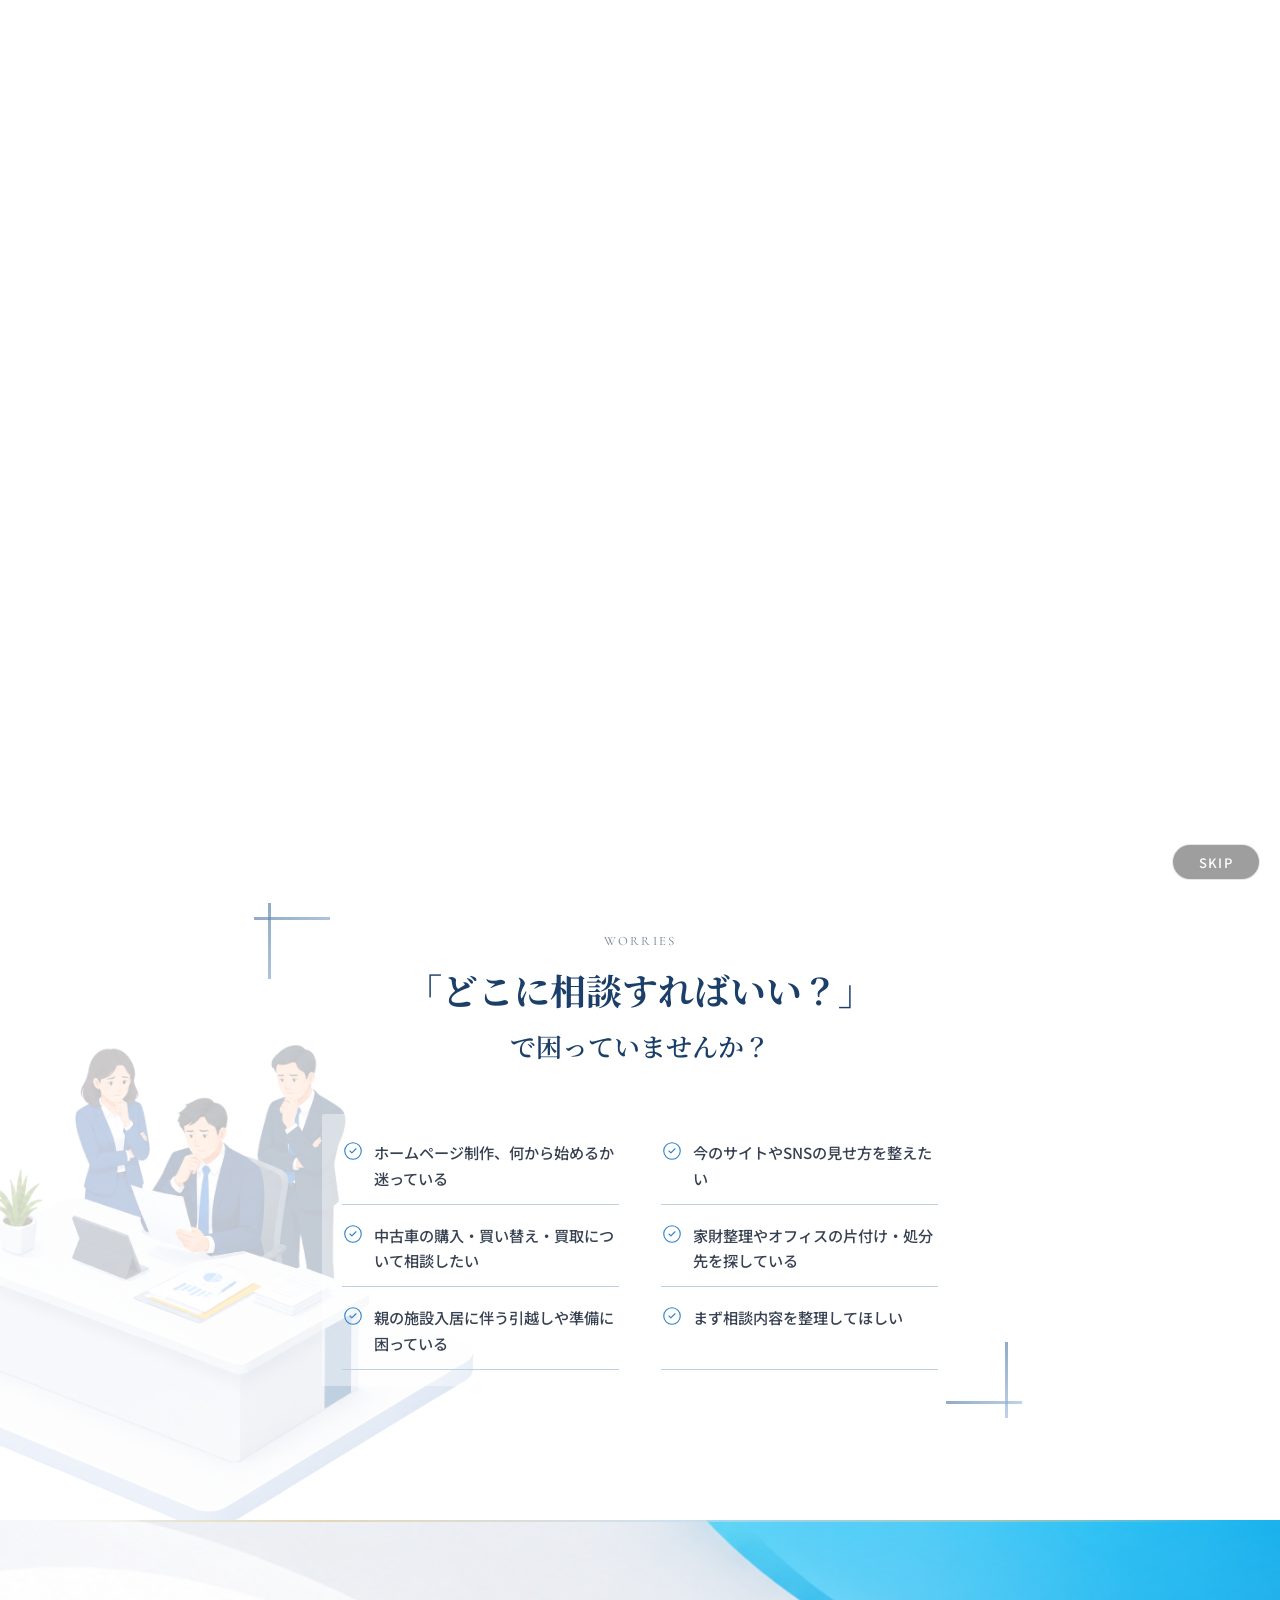
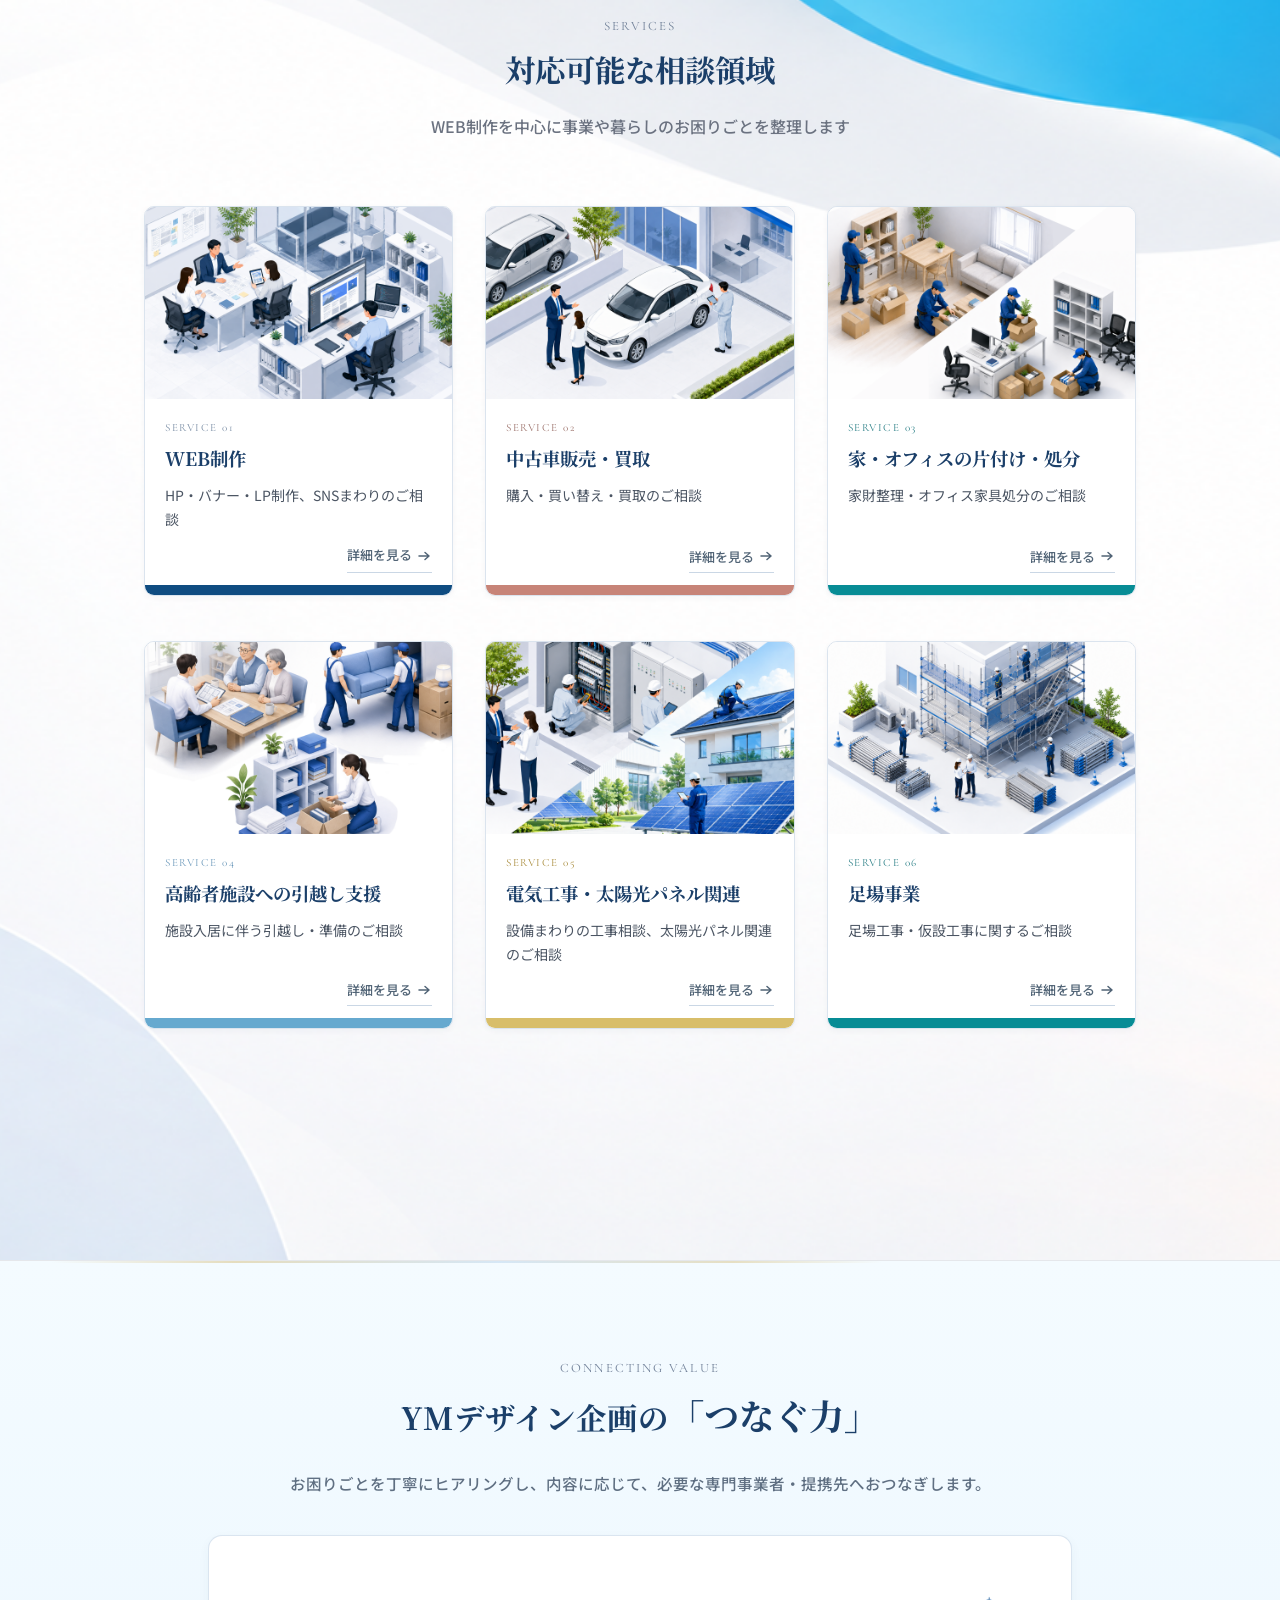
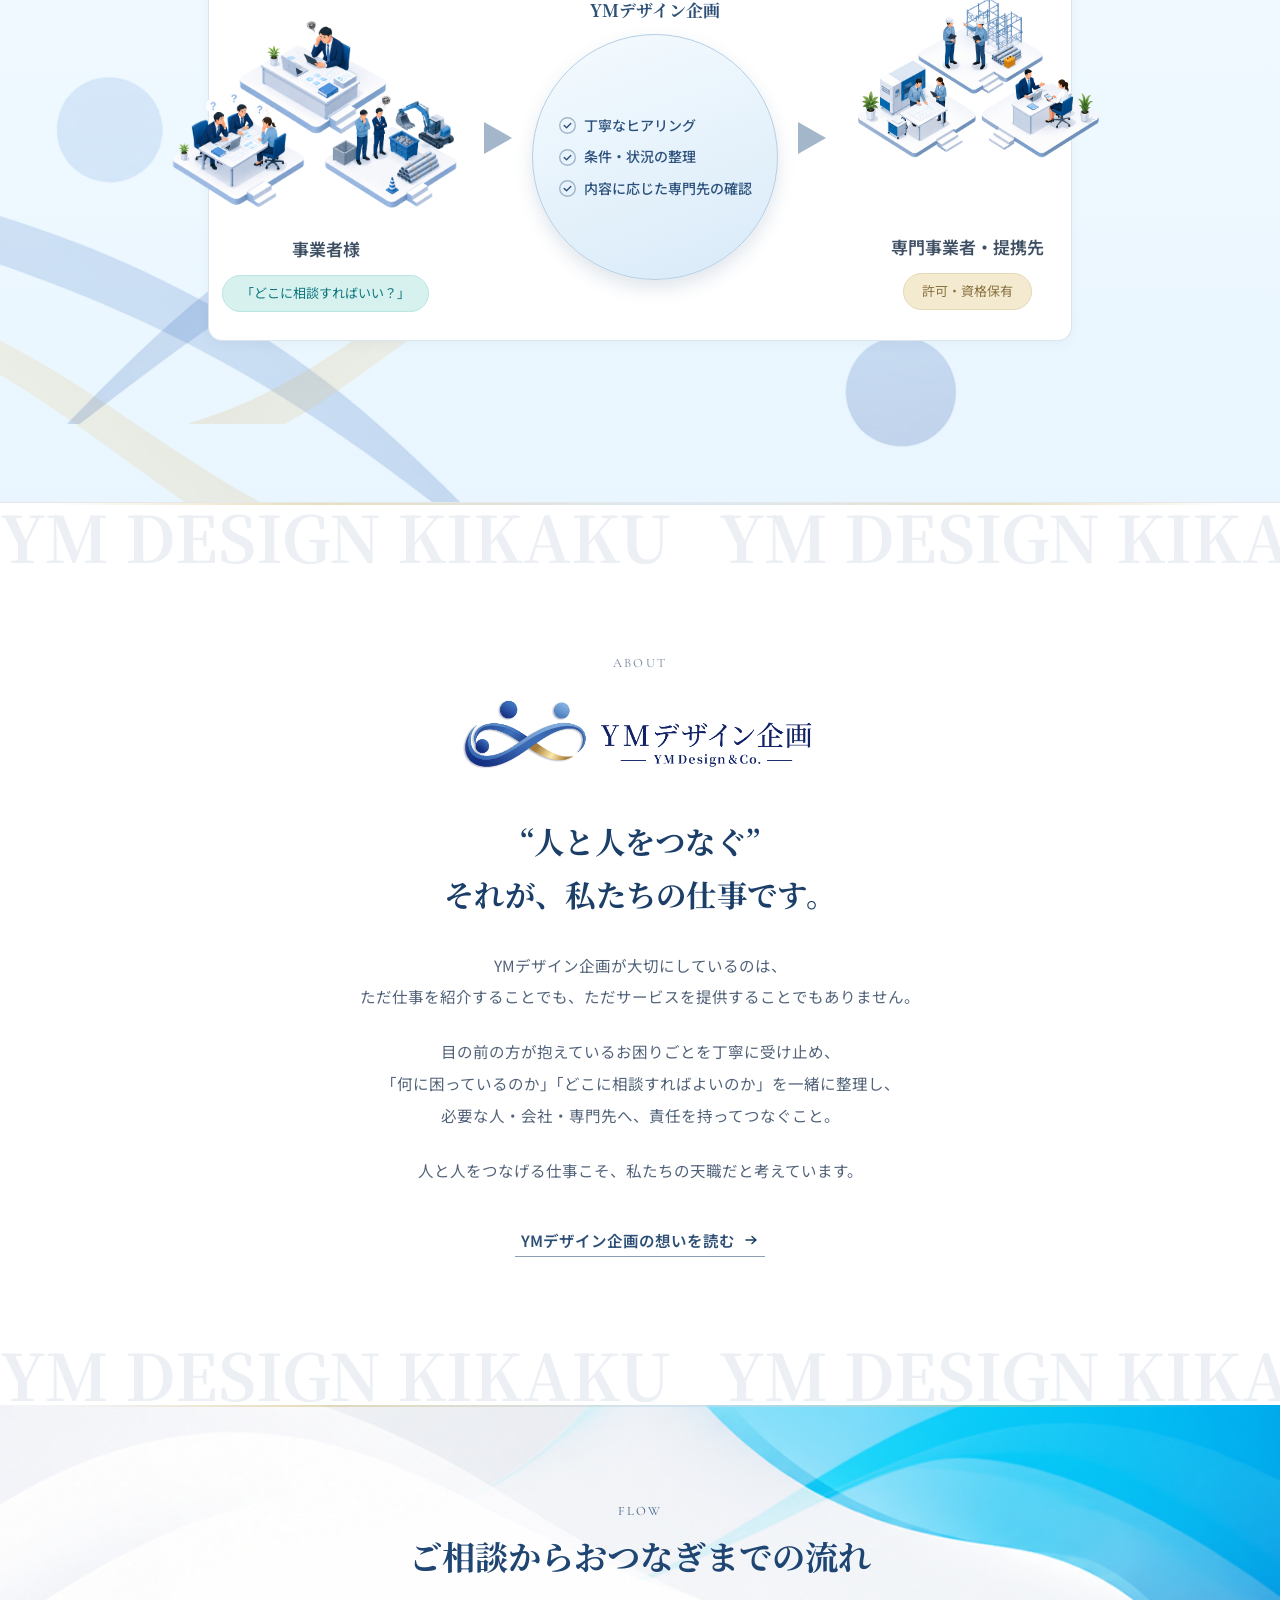
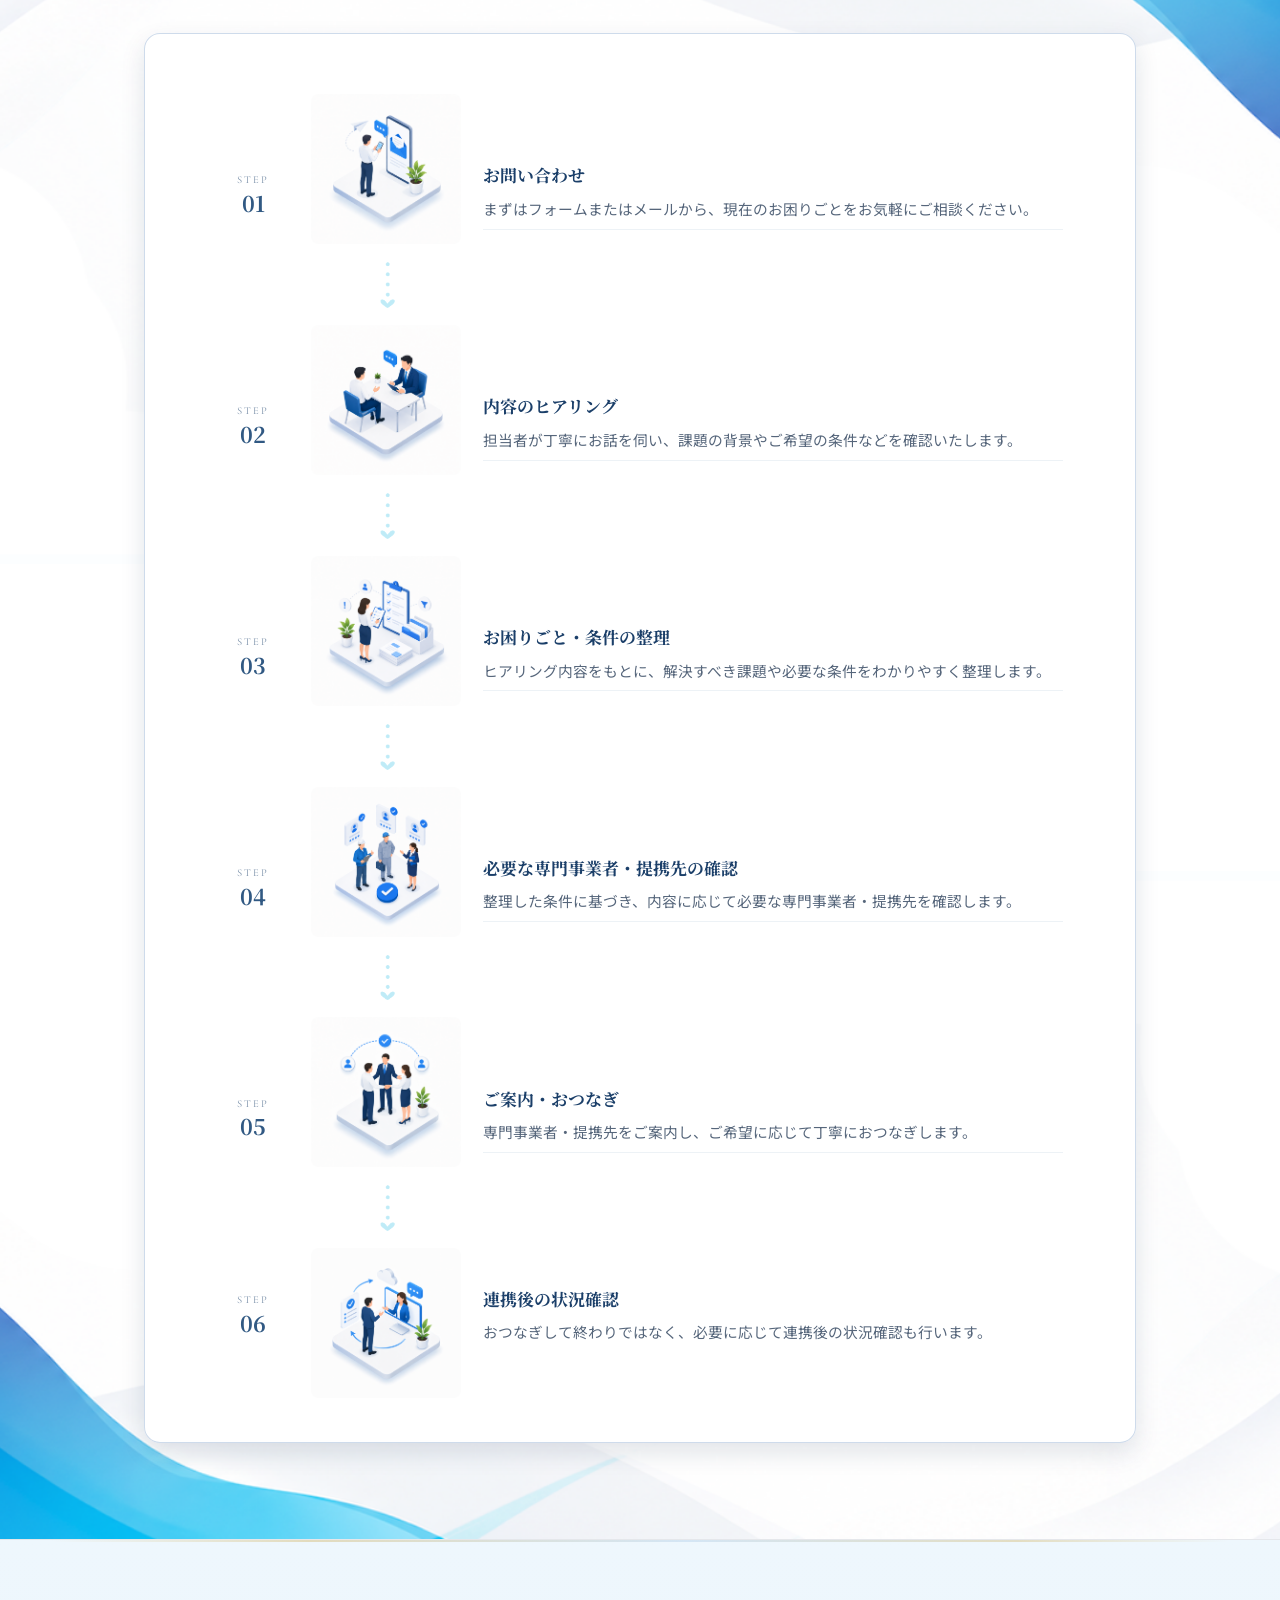
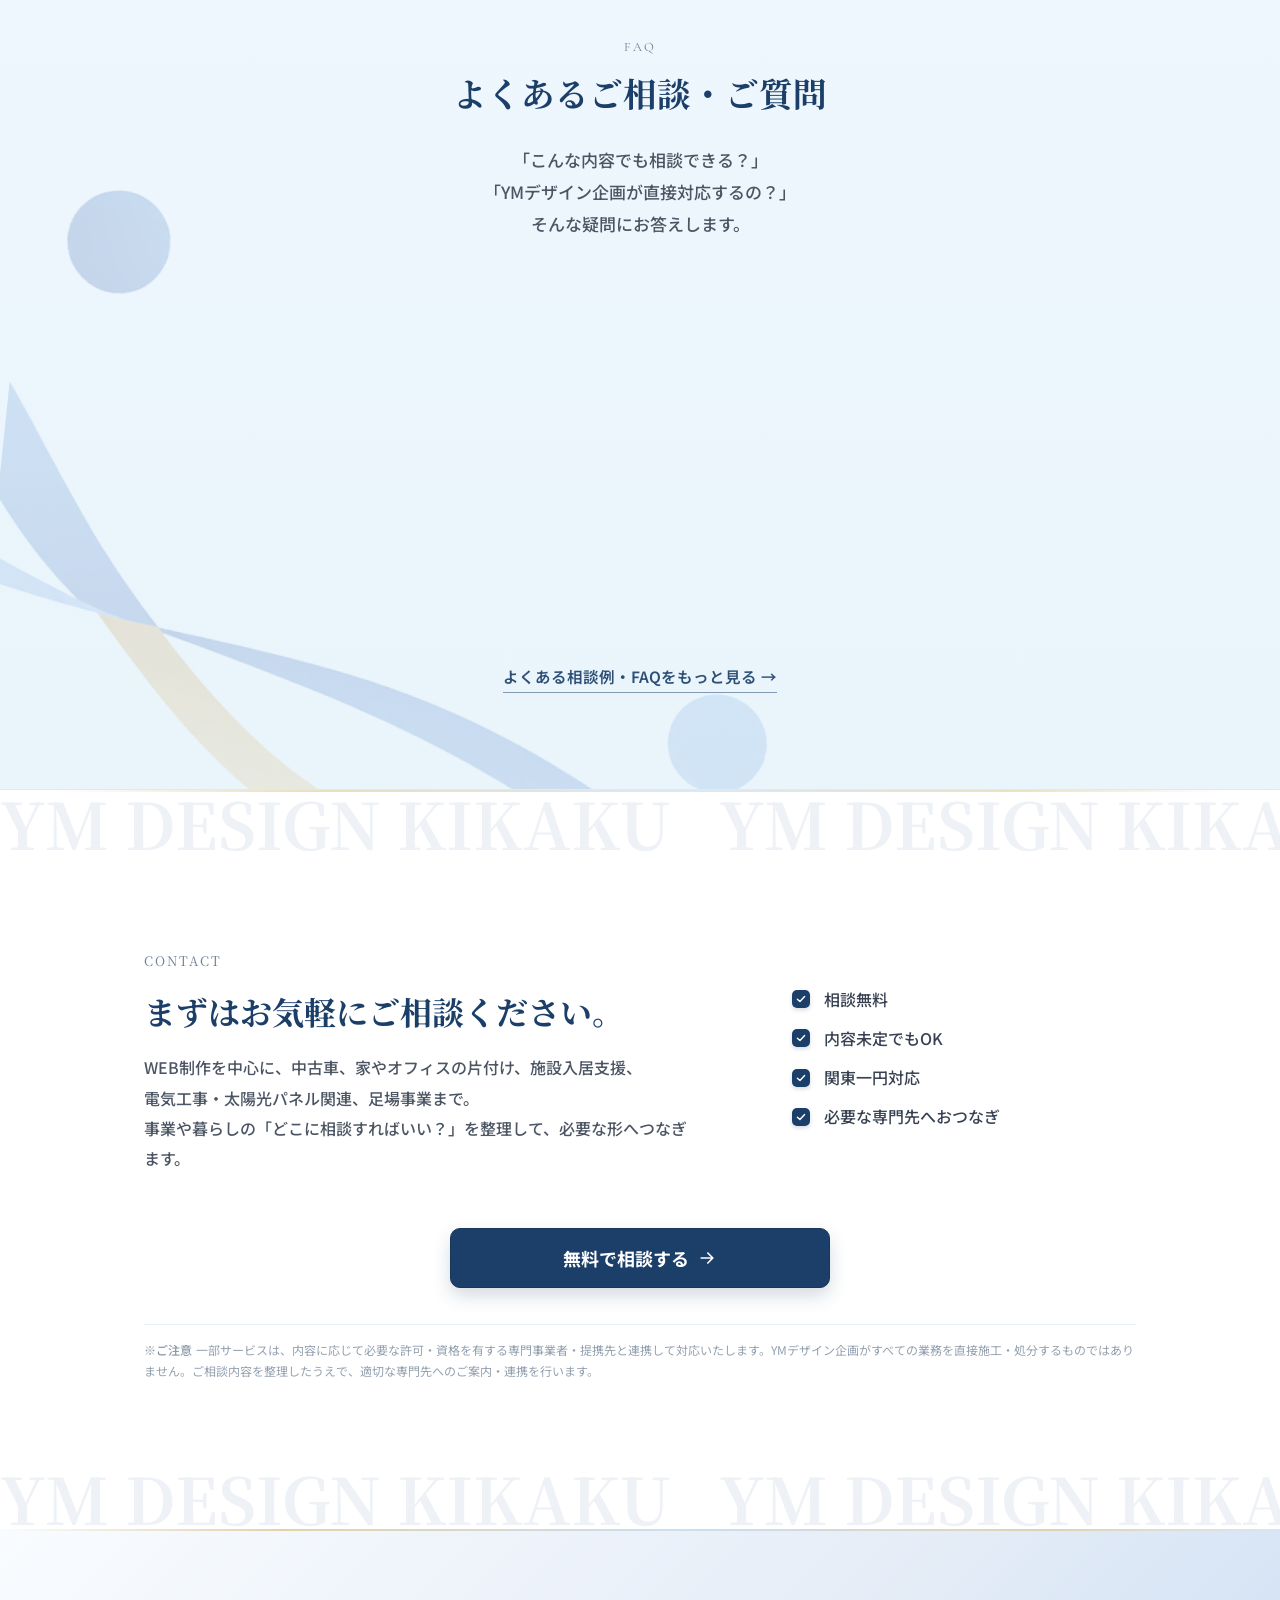
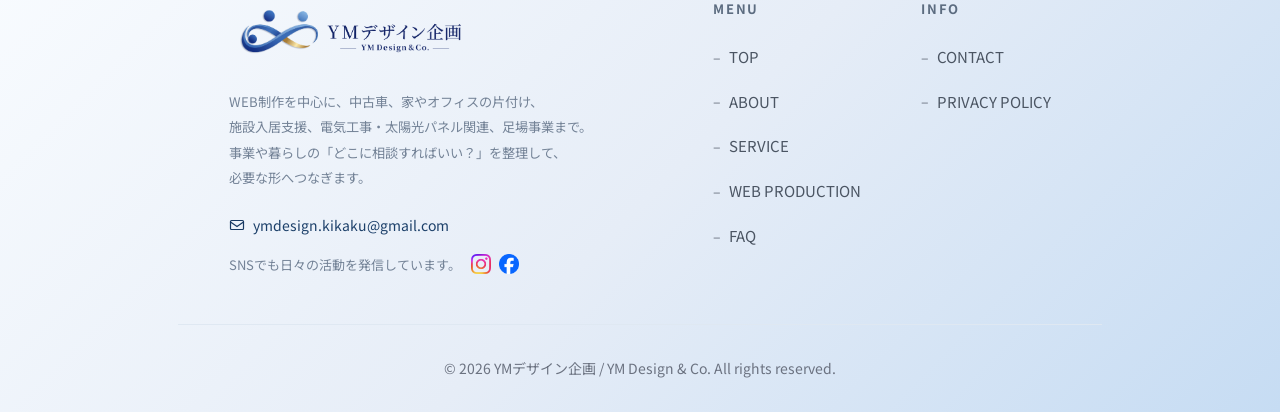
==== index.html @ a18cfa03 "Fix service detail break visibility" ====
<!DOCTYPE html>
<html lang="ja">
<head>
  <meta charset="UTF-8">
  <meta name="viewport" content="width=device-width, initial-scale=1.0">
  <title>YMデザイン企画｜WEB制作を中心に事業のお困りごとを整理してつなぐ</title>
  <meta name="description" content="WEB制作を中心に、中古車販売・買取、家やオフィスの片付け・処分、高齢者施設への引越し支援、電気工事・太陽光パネル、足場事業まで。お困りごとを整理して必要な専門先へつなぎます。">
  <link rel="canonical" href="https://ymd-kikaku.net/">
  <link rel="icon" href="/favicon.ico" sizes="any">
  <link rel="icon" type="image/png" sizes="32x32" href="/favicon-32x32.png">
  <link rel="apple-touch-icon" href="/apple-touch-icon.png">
  <meta name="robots" content="index,follow">
  <meta property="og:type" content="website">
  <meta property="og:title" content="YMデザイン企画｜WEB制作を中心に事業のお困りごとを整理してつなぐ">
  <meta property="og:description" content="WEB制作を中心に、中古車販売・買取、家やオフィスの片付け・処分、高齢者施設への引越し支援、電気工事・太陽光パネル、足場事業まで。お困りごとを整理して必要な専門先へつなぎます。">
  <meta property="og:url" content="https://ymd-kikaku.net/">
  <meta property="og:site_name" content="YMデザイン企画">
  <meta property="og:locale" content="ja_JP">
  <meta property="og:image" content="https://ymd-kikaku.net/assets/ogp_ymd.png">
  <meta property="og:image:width" content="1200">
  <meta property="og:image:height" content="630">
  <meta name="twitter:card" content="summary_large_image">
  <meta name="twitter:title" content="YMデザイン企画｜WEB制作を中心に事業のお困りごとを整理してつなぐ">
  <meta name="twitter:description" content="WEB制作を中心に、中古車販売・買取、家やオフィスの片付け・処分、高齢者施設への引越し支援、電気工事・太陽光パネル、足場事業まで。お困りごとを整理して必要な専門先へつなぎます。">
  <meta name="twitter:image" content="https://ymd-kikaku.net/assets/ogp_ymd.png">
  <script>
    (function () {
      const OPENING_STORAGE_KEY = 'ym_opening_seen_session_v1';
      let shouldShowOpening = true;
      try {
        shouldShowOpening = sessionStorage.getItem(OPENING_STORAGE_KEY) !== '1';
      } catch (e) {
        shouldShowOpening = true;
      }
      if (shouldShowOpening) {
        document.documentElement.classList.add('opening-enabled');
      }
    })();
  </script>
  <script type="application/ld+json">
  {
    "@context": "https://schema.org",
    "@type": "ProfessionalService",
    "name": "YMデザイン企画",
    "url": "https://ymd-kikaku.net/",
    "description": "WEB制作を中心に、中古車、家やオフィスの片付け、施設入居支援、電気工事・太陽光パネル関連まで、相談内容を整理して必要な専門先へつなぐサポート",
    "email": "ymdesign.kikaku@gmail.com",
    "address": {
      "@type": "PostalAddress",
      "postalCode": "170-0013",
      "addressRegion": "東京都",
      "addressLocality": "豊島区",
      "streetAddress": "東池袋2丁目62番8号BIGオフィスプラザ池袋1206",
      "addressCountry": "JP"
    },
    "areaServed": "関東一円",
    "founder": {
      "@type": "Person",
      "name": "金沢由紀"
    }
  }
  </script>
  <link rel="preconnect" href="https://fonts.googleapis.com">
  <link rel="preconnect" href="https://fonts.gstatic.com" crossorigin>
  <link href="https://fonts.googleapis.com/css2?family=Cormorant+Garamond:wght@700&family=Noto+Sans+JP:wght@400;500;700&family=Noto+Serif+JP:wght@700;900&display=swap" rel="stylesheet">
  <style>
    /* ===== CSS Variables ===== */
    :root {
      --navy:#1b3f69; --blue:#2f7fc4; --yellow:#f6e8a8; --light-blue:#edf6fc;
      --navy-soft:#27527d; --blue-mist:#f4f9ff;
      --g100:#f9fafb; --g200:#f3f4f6; --g300:#e5e7eb; --g400:#d1d5db;
      --g500:#6b7280; --g600:#4b5563; --g700:#374151; --g800:#1f2937; --g900:#9ca3af;
    }
    *, *::before, *::after { box-sizing: border-box; }
    html { scroll-behavior: smooth; }
    body { margin:0; font-family:'Noto Sans JP',sans-serif; color:var(--g600); background:#fff; line-height:1.6; }
    body.menu-open { overflow:hidden; }
    body.opening-active { overflow:hidden; touch-action:none; }
    html.opening-enabled body { overflow:hidden; touch-action:none; }
    img { display:block; max-width:100%; }
    .sp-only { display:none; }
    .sp-only-inline { display:none; }
    .pc-only-inline { display:inline; }
    a { text-decoration:none; color:inherit; }
    ul,ol { margin:0; padding:0; list-style:none; }
    h1,h2,h3,h4,p { margin:0; }
    button { font-family:inherit; cursor:pointer; }

    /* ===== SPA ===== */
    .hidden { display:none !important; }
    .page-content.hidden { display:none; }
    #page-contact:not(.hidden) ~ #common-cta,
    #page-privacy:not(.hidden) ~ #common-cta { display:none !important; }
    main { min-height:100vh; }

    /* ===== OPENING ===== */
    .opening-layer {
      position:fixed;
      inset:0;
      z-index:10000;
      background:#fff;
      display:none;
      align-items:center;
      justify-content:center;
      opacity:1;
      visibility:visible;
      transition:opacity .8s ease, visibility .8s ease;
    }
    html.opening-enabled .opening-layer {
      display:flex;
    }
    .opening-layer.is-hidden {
      opacity:0;
      visibility:hidden;
      pointer-events:none;
    }
    .opening-video {
      width:min(72vw, 720px);
      max-height:58vh;
      height:auto;
      object-fit:contain;
      display:block;
      transform:translateX(-20px);
    }
    .opening-skip {
      position:absolute;
      right:20px;
      bottom:20px;
      z-index:1;
      min-width:88px;
      height:36px;
      border:1px solid rgba(255,255,255,.75);
      border-radius:9999px;
      background:rgba(0,0,0,.38);
      color:#fff;
      font-size:.8125rem;
      font-weight:500;
      letter-spacing:.08em;
      padding:0 16px;
    }
    .opening-skip:hover { background:rgba(255,255,255,.16); }

    @media (max-width:768px) {
      .opening-video {
        width:min(84vw, 360px);
        max-height:54vh;
        transform:translateX(-10px);
      }
      .opening-skip {
        right:14px;
        bottom:14px;
        min-width:78px;
        height:32px;
      }
    }

    /* ===== HEADER ===== */
    .site-header { position:sticky; top:0; z-index:100; background:#fff; border-bottom:1px solid var(--g300); }
    .header-inner { max-width:1440px; margin:0 auto; height:78px; display:flex; align-items:center; justify-content:space-between; gap:20px; padding:0 24px; }
    .header-brand { display:flex; align-items:center; gap:18px; min-width:0; }
    .header-logo button { display:flex; align-items:center; background:none; border:none; padding:0; cursor:pointer; }
    .header-logo img { height:60px; width:auto; }
    .header-social { display:flex; align-items:center; gap:8px; flex-shrink:0; }
    .social-link { display:inline-flex; align-items:center; justify-content:center; width:34px; height:34px; border:1px solid #d7e2ec; border-radius:9999px; color:var(--navy); background:#fff; transition:background .2s, border-color .2s, transform .2s; }
    .social-link:hover { background:#f2f7fb; border-color:#b8c9da; transform:translateY(-1px); }
    .social-link img { display:block; width:24px; height:24px; object-fit:contain; }
    .sr-only { position:absolute; width:1px; height:1px; padding:0; margin:-1px; overflow:hidden; clip:rect(0,0,0,0); white-space:nowrap; border:0; }
    .header-right { display:flex; align-items:center; margin-left:auto; }
    .nav-list { display:flex; align-items:center; margin-right:34px; }
    .nav-list button, .nav-list a {
      display:flex; align-items:center; height:36px; padding:0 16px;
      font-size:.9375rem; font-weight:500; color:var(--navy);
      white-space:nowrap; background:none; border:none;
    }
    .nav-list button:hover, .nav-list a:hover { opacity:.7; }
    .nav-list button.active {
      border-bottom:none;
      text-decoration:underline;
      text-decoration-color:var(--navy);
      text-decoration-thickness:2px;
      text-underline-offset:11px;
    }
    .header-cta {
      display:flex; align-items:center; justify-content:center;
      height:78px; padding:0 24px; background:var(--navy); color:#fff;
      font-size:.9375rem; font-weight:700; white-space:nowrap;
      border:none; transition:background .2s;
    }
    .header-cta:hover { background:#0f2744; }
    .hamburger { display:none; position:relative; width:40px; height:40px; padding:8px; margin-right:8px; background:none; border:none; }
    .hamburger span { position:absolute; left:8px; width:24px; height:2px; background:var(--navy); border-radius:0; transition:transform .24s ease, opacity .2s ease, top .24s ease; }
    .hamburger span:nth-child(1) { top:12px; }
    .hamburger span:nth-child(2) { top:19px; }
    .hamburger span:nth-child(3) { top:26px; }
    .hamburger.open span:nth-child(1) { top:19px; transform:rotate(45deg); }
    .hamburger.open span:nth-child(2) { opacity:0; transform:scaleX(0); }
    .hamburger.open span:nth-child(3) { top:19px; transform:rotate(-45deg); }
    .mobile-nav { display:none; flex-direction:column; background:#fff; border-bottom:1px solid var(--g300); }
    .mobile-nav.open { display:flex; }
    .mobile-nav button, .mobile-nav a {
      padding:1rem 1.5rem; font-size:1rem; font-weight:500; color:var(--navy);
      border-bottom:1px solid var(--g300); background:none; border-left:none; border-right:none; border-top:none; text-align:left;
    }
    .mobile-nav button:last-child, .mobile-nav a:last-child { border-bottom:none; }
    .mobile-social { display:none; }

    /* ===== HERO ===== */
    .hero { position:relative; height:724px; overflow:hidden; border-bottom:1px solid var(--g300); }
    .hero-bg { position:absolute; inset:0; width:100%; height:100%; object-fit:cover; pointer-events:none; }
    .hero-inner { position:relative; z-index:1; max-width:1440px; margin:0 auto; height:100%; padding:96px 144px 88px; display:flex; align-items:flex-start; }
    .hero-text { max-width:700px; }
    .hero-badges { display:flex; flex-wrap:wrap; gap:8px; margin-bottom:1.65rem; }
    .badge { display:inline-flex; align-items:center; padding:5px 13px; background:color-mix(in srgb, var(--yellow) 70%, #fff 30%); border:1px solid #e6dcc0; border-radius:9999px; font-size:.8125rem; font-weight:600; color:var(--navy-soft); }
    .hero h1 { font-family:'Noto Serif JP',serif; font-weight:700; font-size:2.5rem; color:var(--navy); line-height:1.58; margin-bottom:1.45rem; letter-spacing:.01em; }
    .hero h1 .line { display:block; white-space:nowrap; }
    .hero-sub { font-size:1rem; color:var(--g600); line-height:1.9; margin-bottom:2.05rem; max-width:560px; }
    .hero-btns { display:flex; align-items:center; gap:16px; flex-wrap:wrap; }
    .btn-primary { display:inline-flex; align-items:center; justify-content:center; min-width:178px; height:46px; padding:0 28px; background:#078C95; color:#fff; font-size:.9375rem; font-weight:700; border-radius:10px; border:1px solid #067b83; box-shadow:0 5px 12px rgba(6,104,110,.2); transition:background .2s, box-shadow .2s; }
    .btn-primary:hover { background:#067b83; box-shadow:0 7px 14px rgba(5,91,97,.24); }
    .btn-outline { display:inline-flex; align-items:center; justify-content:center; min-width:178px; height:46px; padding:0 28px; background:rgba(255,255,255,.86); border:1px solid rgba(7,140,149,.45); color:#06757c; font-size:.9375rem; font-weight:600; border-radius:10px; transition:background .2s, border-color .2s, color .2s; }
    .btn-outline:hover { background:rgba(230,245,246,.78); border-color:rgba(7,140,149,.62); color:#05656b; }

    /* ===== PROBLEMS ===== */
    .problems { position:relative; padding:120px 280px; overflow:hidden; }
    .problems-bg { position:absolute; top:242px; left:-128px; width:47%; height:auto; opacity:.25; pointer-events:none; object-fit:contain; object-position:top left; }
    .problems-inner { position:relative; z-index:1; max-width:940px; margin:0 auto; padding:8px 42px 14px; }
    .problems-inner::before,
    .problems-inner::after {
      content:'';
      position:absolute;
      width:84px;
      height:84px;
      pointer-events:none;
      opacity:1;
    }
    .problems-inner::before {
      top:-20px;
      left:-26px;
      background:
        linear-gradient(180deg, rgba(88,128,170,.66) 0%, rgba(138,170,204,.7) 100%) 14px 0/3px 76px no-repeat,
        linear-gradient(90deg, rgba(88,128,170,.66) 0%, rgba(138,170,204,.7) 100%) 0 14px/76px 3px no-repeat;
    }
    .problems-inner::after {
      right:-22px;
      bottom:-18px;
      background:
        linear-gradient(180deg, rgba(98,136,176,.7) 0%, rgba(155,184,215,.64) 100%) calc(100% - 14px) 8px/3px 76px no-repeat,
        linear-gradient(90deg, rgba(98,136,176,.7) 0%, rgba(155,184,215,.64) 100%) 8px calc(100% - 14px)/76px 3px no-repeat;
    }
    .problems-heading { font-family:'Noto Serif JP',serif; font-weight:700; color:var(--navy); text-align:center; margin-bottom:3rem; line-height:1.6; }
    .problems-heading .txt-lg { display:block; font-size:2.25rem; margin-bottom:.35rem; }
    .problems-heading .txt-sm { display:block; font-size:1.625rem; font-weight:600; }
    .problems-grid { display:grid; grid-template-columns:1fr 1fr; column-gap:2.6rem; row-gap:.6rem; max-width:820px; margin:0 auto; padding:18px 20px 16px; background:rgba(255,255,255,.4); border:none; border-radius:2px; }
    .problem-card { display:flex; align-items:flex-start; gap:12px; padding:8px 2px 12px; border-bottom:1px solid #bfd0e0; }
    .problem-icon { flex-shrink:0; width:18px; height:18px; margin-top:1px; }
    .problem-text { font-weight:500; font-size:.95rem; color:var(--g700); line-height:1.7; white-space:normal; }

    /* ===== SERVICES ===== */
    .services { position:relative; padding:96px 144px; overflow:hidden; }
    .services-bg { position:absolute; inset:0; width:100%; height:100%; object-fit:cover; pointer-events:none; transform:scale(-1,-1); }
    .services-inner { position:relative; z-index:1; max-width:1152px; margin:0 auto; }
    .section-label { font-family:'Cormorant Garamond',serif; font-size:.8rem; letter-spacing:2.1px; color:#6f7f97; text-transform:uppercase; display:block; text-align:center; margin-bottom:10px; }
    .section-heading { font-family:'Noto Serif JP',serif; font-weight:700; font-size:1.9rem; color:var(--navy); text-align:center; margin-bottom:1.15rem; line-height:1.55; }
    .section-sub { font-size:1rem; font-weight:500; color:var(--g500); text-align:center; margin-bottom:4rem; line-height:1.9; }
    .services-grid { display:grid; grid-template-columns:repeat(3,1fr); gap:2rem; }
    .service-card-wide { grid-column:1 / -1; }
    .service-card { display:flex; flex-direction:column; justify-content:space-between; }
    .service-card-body { background:#fff; border:1px solid #dbe4ee; border-radius:10px; overflow:hidden; margin-bottom:.8rem; flex:1; display:flex; flex-direction:column; box-shadow:0 2px 6px rgba(18,48,84,.04); transition:transform .3s ease, box-shadow .3s ease, border-color .3s ease; }
    .service-photo { width:100%; height:192px; object-fit:cover; flex-shrink:0; transition:transform .3s ease; }
    .service-info { padding:20px 20px 12px; flex:1; display:flex; flex-direction:column; justify-content:flex-start; background:#fff; border-bottom:10px solid transparent; }
    .service-info.blue { border-bottom-color:#0F4C81; }
    .service-info.sky { border-bottom-color:#66A9CF; }
    .service-info.yellow { border-bottom-color:#D8BE6A; }
    .service-info.teal { border-bottom-color:#078C95; }
    .service-info.coral { border-bottom-color:#C78478; }
    .service-info.indigo { border-bottom-color:#0F4C81; }
    .service-info.gray { border-bottom-color:#9AA5B1; justify-content:flex-start; }
    #page-top .service-info.s06 {
      border-bottom-color:#6F7EA6;
      border-top:1px solid #D8DFEC;
      border-left:1px solid #D8DFEC;
      border-right:1px solid #D8DFEC;
      background:#fff;
    }
    #page-top .service-info.s06 .service-num { color:#8B97B8; }
    #page-top .service-info.s06 .service-other-list li { color:#5e6f89; }
    #page-top .service-info.s06 .service-other-list svg circle,
    #page-top .service-info.s06 .service-other-list svg path { stroke:#6F7EA6; }
    .service-num { font-family:'Cormorant Garamond',serif; font-size:.75rem; letter-spacing:1.68px; margin-bottom:8px; }
    .service-info.blue .service-num,
    .service-info.sky .service-num,
    .service-info.yellow .service-num,
    .service-info.teal .service-num,
    .service-info.coral .service-num,
    .service-info.indigo .service-num,
    .service-info.gray .service-num { color:#7b8ea5; font-size:.6875rem; letter-spacing:1.5px; }
    .service-info.sky .service-num { color:#6B98BA; }
    .service-info.yellow .service-num { color:#A88B3A; }
    .service-info.teal .service-num { color:#2A7F86; }
    .service-info.coral .service-num { color:#9B7069; }
    .service-title { font-family:'Noto Serif JP',serif; font-weight:700; font-size:1.15rem; line-height:1.55; margin-bottom:10px; color:var(--navy); }
    .service-desc { font-size:.875rem; line-height:1.72; color:var(--g600); margin-bottom:14px; }
    .service-link { display:inline-flex; align-items:center; gap:4px; font-size:.8125rem; font-weight:500; color:#516476; border-bottom:1px solid #cad7e5; padding:0 0 6px; transition:border-color .28s, color .28s; background:none; border-left:none; border-right:none; border-top:none; margin-top:auto; align-self:flex-end; }
    .service-link svg { transition:transform .28s ease; }
    .service-link:hover { border-color:var(--g600); }
    .service-link:focus-visible { outline:2px solid rgba(27,63,105,.35); outline-offset:4px; border-radius:2px; }
    .service-other-list { margin-top:.25rem; margin-bottom:12px; }
    .service-other-list li { display:flex; align-items:center; gap:8px; font-size:.875rem; color:var(--g600); padding:3px 0; line-height:1.6; }
    .service-card:hover .service-card-body,
    .service-card:focus-within .service-card-body { transform:translateY(-5px); box-shadow:0 10px 20px rgba(18,48,84,.1); border-color:#c9d8e8; }
    .service-card:hover .service-photo,
    .service-card:focus-within .service-photo { transform:scale(1.035); }
    .service-card:hover .service-info.blue,
    .service-card:focus-within .service-info.blue { border-bottom-color:#125891; }
    .service-card:hover .service-info.sky,
    .service-card:focus-within .service-info.sky { border-bottom-color:#5D9EC4; }
    .service-card:hover .service-info.yellow,
    .service-card:focus-within .service-info.yellow { border-bottom-color:#dfc677; }
    .service-card:hover .service-info.teal,
    .service-card:focus-within .service-info.teal { border-bottom-color:#0a99a3; }
    .service-card:hover .service-info.coral,
    .service-card:focus-within .service-info.coral { border-bottom-color:#B97467; }
    .service-card:hover .service-info.indigo,
    .service-card:focus-within .service-info.indigo { border-bottom-color:#125891; }
    .service-card:hover .service-info.gray,
    .service-card:focus-within .service-info.gray { border-bottom-color:#a8b2bd; }
    #page-top .service-card:hover .service-info.s06,
    #page-top .service-card:focus-within .service-info.s06 { border-bottom-color:#7b89b0; }
    .service-card:hover .service-link svg,
    .service-card:focus-within .service-link svg { transform:translateX(3px); }
    .service-card-wide .service-info { padding-bottom:18px; }
    .service-info.s07-compact { padding:18px 24px 15px; }
    .s07-layout { display:flex; align-items:center; gap:0; }
    .s07-col-head { display:flex; align-items:center; gap:18px; min-width:0; flex-shrink:0; padding-right:56px; }
    .s07-items { display:flex; align-items:center; gap:32px; flex-shrink:0; min-width:0; margin-left:100px; }
    .s07-col { min-width:0; }
    .s07-col-head .service-num { margin-bottom:0; white-space:nowrap; }
    .s07-col-head .service-title { margin-bottom:0; line-height:1.35; }
    .s07-compact .service-other-list { margin:0; }
    .s07-compact .service-other-list li { padding:4px 0; font-size:.96rem; line-height:1.55; white-space:nowrap; }
    .s07-link-col { display:flex; align-items:center; justify-content:flex-end; margin-left:auto; }
    .s07-link { margin-top:0; align-self:auto; white-space:nowrap; }

    /* ===== POINTS ===== */
    .points { position:relative; border-top:1px solid var(--g300); border-bottom:1px solid var(--g300); padding:97px 208px 161px; overflow:hidden; background:linear-gradient(180deg, #f4fbff 0%, #e9f6ff 100%); }
    .points-deco {
      position:absolute;
      pointer-events:none;
      opacity:.18;
      width:74.75%;
      max-width:none;
      left:0;
      right:auto;
      bottom:calc(-5% + 0px);
      transform:scaleX(-1);
      transform-origin:center;
    }
    .points::before,
    .points::after {
      content:'';
      position:absolute;
      pointer-events:none;
      opacity:.18;
      background:url('assets/section4_bg.png') center/contain no-repeat;
    }
    .points::before {
      width:65%;
      height:65%;
      top:calc(-6% - 100px);
      right:-8%;
    }
    .points::after {
      width:65%;
      height:65%;
      top:34%;
      left:calc(-14% - 150px);
    }
    .points-inner { position:relative; z-index:1; max-width:1024px; margin:0 auto; }
    .points-heading { font-family:'Noto Serif JP',serif; font-weight:700; color:var(--navy); text-align:center; margin-bottom:1.7rem; font-size:0; line-height:1.5; }
    .points-heading .h-lg { font-size:1.9rem; letter-spacing:1px; }
    .points-heading .h-no { font-size:1.7rem; letter-spacing:0; margin-left:0; }
    .points-heading .h-em { font-size:2.2rem; letter-spacing:0; }
    .points-sub { text-align:center; font-size:.96875rem; font-weight:500; color:#5f6f82; margin-bottom:2.35rem; line-height:1.85; }
    .points-card { background:#fff; border:1px solid rgba(202,218,234,.7); border-radius:14px; padding:3rem; box-shadow:0 4px 12px rgba(25,58,99,.045); }
    .points-flow { display:flex; align-items:center; justify-content:space-between; gap:20px; }
    .points-actor { flex:1; display:grid; grid-template-rows:210px auto auto; align-content:start; justify-items:center; text-align:center; }
    .points-actor-img-wrap { height:210px; display:flex; align-items:center; justify-content:center; margin-bottom:0; width:100%; }
    .points-actor img { width:100%; max-width:300px; height:210px; object-fit:contain; }
    .points-actor:first-child { transform:translate(-20px,-25px); }
    .points-actor:first-child img { max-width:339px; height:210px; object-position:center bottom; transform:translateX(-26px) scale(1.37); transform-origin:center center; }
    .points-actor:last-child { transform:translate(18px,-12px); }
    .points-actor:last-child img { max-width:342px; height:210px; transform:translateX(26px) scale(1.36); transform-origin:center center; }
    .points-actor-name { font-weight:600; font-size:1.0625rem; color:#3f5064; margin-top:24px; margin-bottom:14px; line-height:1.35; min-height:1.35em; display:flex; align-items:center; justify-content:center; }
    .points-actor:first-child .points-actor-name { transform:translate(-15px,45px); }
    .points-tag { display:inline-flex; align-items:center; padding:7px 18px; border-radius:9999px; font-size:.8125rem; white-space:nowrap; }
    .points-tag.blue { background:#d7f1ef; color:#0c767d; border:1px solid #b9e5e2; }
    .points-tag.yellow { background:#f4ead0; color:#8a7341; border:1px solid #e5d8b6; }
    .points-actor:first-child .points-tag { transform:translate(-15px,45px); }
    .points-actor:last-child .points-actor-name { transform:translate(15px,30px); }
    .points-actor:last-child .points-tag { transform:translate(15px,30px); }
    .points-arrow { flex-shrink:0; width:0; height:0; border-top:16px solid transparent; border-bottom:16px solid transparent; border-left:28px solid rgba(89,122,159,.55); }
    .points-box-wrap { display:flex; flex-direction:column; align-items:center; flex-shrink:0; }
    .points-box-label { font-family:'Noto Serif JP',serif; font-weight:700; font-size:1.0625rem; color:#2e5077; margin-bottom:.7rem; text-align:center; white-space:nowrap; }
    .points-box { background:linear-gradient(160deg, #f5fbff 0%, #d8eaf8 100%); color:#244d79; border-radius:50%; width:246px; height:246px; flex-shrink:0; display:flex; align-items:center; justify-content:center; border:1px solid #b6cee3; box-shadow:0 8px 18px rgba(38,79,120,.14); }
    .points-box-list { display:flex; flex-direction:column; gap:10px; }
    .points-box-list li { display:flex; align-items:center; gap:8px; font-size:.875rem; font-weight:500; line-height:1.55; color:#2c527c; }
    .points-box-list li::before { content:''; display:block; width:17px; height:17px; flex-shrink:0; background:url("data:image/svg+xml,%3Csvg xmlns='http://www.w3.org/2000/svg' viewBox='0 0 18 18'%3E%3Ccircle cx='9' cy='9' r='8.25' fill='none' stroke='rgba(44,82,124,0.38)' stroke-width='1.5'/%3E%3Cpath d='M5.5 9l2.5 2.5 4.5-4.5' stroke='%232c527c' stroke-width='1.5' fill='none' stroke-linecap='round' stroke-linejoin='round'/%3E%3C/svg%3E") center/contain no-repeat; }

    /* ===== ABOUT (TOP page) ===== */
    .about { background:#fff; overflow:hidden; display:flex; flex-direction:column; align-items:center; }
    .about-watermark { width:100%; text-align:center; font-family:'Noto Serif JP',serif; font-weight:700; font-size:4rem; color:rgba(40,89,142,.09); white-space:nowrap; line-height:1; padding:0; overflow:hidden; }
    .about-watermark.bottom { padding:0; }
    .about-content { width:100%; max-width:740px; padding:86px 2rem 84px; text-align:center; }
    .about-logo { display:block; height:104px; width:auto; max-width:100%; margin:0 auto 1.7rem; object-fit:contain; }
    .about-heading { font-family:'Noto Serif JP',serif; font-weight:700; font-size:1.9rem; color:var(--navy); margin-bottom:1.8rem; line-height:1.75; letter-spacing:.01em; }
    .about-body { max-width:760px; margin:0 auto 1.45rem; font-size:.96875rem; color:#526379; line-height:2.05; }
    .about-body .pc-br { display:block; }
    .about-link { display:inline-flex; align-items:center; gap:8px; font-weight:600; font-size:.96875rem; color:#2d4f75; border-bottom:1px solid rgba(45,79,117,.55); padding-bottom:5px; margin-top:18px; background:none; border-left:none; border-right:none; border-top:none; transition:color .28s, border-color .28s; }
    .about-link svg { transition:transform .28s ease; }
    .about-link:hover svg { transform:translateX(3px); }
    .about-link:hover { opacity:.7; }

    /* ===== FLOW ===== */
    .flow { background-image:url('assets/nagare_bg.png'); background-size:cover; background-position:center; background-repeat:no-repeat; padding:96px 144px; }
    .flow-heading { font-family:'Noto Serif JP',serif; font-weight:700; font-size:2.08rem; color:#1f4572; text-align:center; margin-bottom:3.2rem; line-height:1.52; text-shadow:0 1px 0 rgba(255,255,255,.55); }
    .flow-grid { max-width:1120px; margin:0 auto; }
    .flow-card { background:rgba(255,255,255,.96); border:1px solid rgba(201,216,233,.9); border-radius:16px; padding:44px 54px; box-shadow:0 10px 24px rgba(15,39,70,.12); }
    .flow-timeline { position:relative; display:flex; flex-direction:column; gap:0; max-width:980px; margin:0 auto; }
    .flow-step { position:relative; display:grid; grid-template-columns:72px 150px 580px; justify-content:center; align-items:center; column-gap:22px; padding:6px 0 6px; }
    .flow-step:last-child { padding-bottom:10px; }
    .flow-step-num { position:relative; z-index:1; min-height:129px; display:flex; flex-direction:column; align-items:center; justify-content:center; height:100%; padding-top:0; justify-self:center; width:72px; text-align:center; }
    .flow-step-num .step-label { display:block; font-family:'Cormorant Garamond',serif; font-size:.66rem; letter-spacing:2px; text-transform:uppercase; color:#7a90a9; margin-bottom:2px; }
    .flow-step-num .step-no { display:block; font-family:'Noto Serif JP',serif; font-size:1.35rem; font-weight:700; line-height:1.1; color:#315983; }
    .flow-step-media { min-height:129px; height:100%; display:flex; flex-direction:column; align-items:center; justify-content:flex-start; justify-self:center; width:150px; transform:translateY(10px); }
    .flow-step-icon { width:150px; height:150px; margin-top:0; border-radius:8px; object-fit:contain; }
    .flow-step-arrow { width:100px; height:auto; margin-top:10px; opacity:.44; filter:brightness(0) saturate(100%) invert(79%) sepia(18%) saturate(1218%) hue-rotate(156deg) brightness(98%) contrast(90%); }
    .flow-step:last-child .flow-step-arrow { display:none; }
    .flow-step-body { position:relative; align-self:center; padding-top:4px; }
    .flow-step:not(:last-child) .flow-step-body { border-bottom:1px solid rgba(180,199,218,.24); padding-bottom:6px; }
    .flow-step-title { font-family:'Noto Serif JP',serif; font-weight:700; font-size:1.06rem; color:var(--navy); margin-bottom:.45rem; line-height:1.62; }
    .flow-step-desc { font-size:.92rem; color:#56667b; line-height:1.82; }

    /* ===== FAQ (TOP page) ===== */
    .faq { position:relative; background:linear-gradient(180deg, #eef7fd 0%, #e9f4fb 100%); border-top:1px solid var(--g300); padding:97px 336px 96px; overflow:hidden; }
    .faq-deco {
      position:absolute;
      pointer-events:none;
      opacity:.18;
      width:132%;
      max-width:none;
      left:calc(-10% + 100px);
      bottom:-22px;
      top:auto;
      object-fit:cover;
      object-position:left bottom;
      transform:rotate(6deg) translateY(100px);
      transform-origin:80% 100%;
    }
    .faq-inner { position:relative; z-index:1; max-width:768px; margin:0 auto; }
    .faq-heading { font-family:'Noto Serif JP',serif; font-weight:700; font-size:2.1rem; color:var(--navy); text-align:center; margin-bottom:1.6rem; line-height:1.5; }
    .faq-intro { text-align:center; font-size:1.0625rem; font-weight:500; color:var(--g600); line-height:1.9; margin-bottom:3rem; }
    .faq-list { display:flex; flex-direction:column; gap:1rem; margin-bottom:2rem; }
    .faq-item { background:#fff; border:1px solid #dce7f2; border-radius:12px; overflow:hidden; box-shadow:0 4px 14px rgba(21,52,90,.06); }
    .faq-btn { width:100%; display:flex; align-items:center; gap:1rem; padding:20px; background:none; border:none; text-align:left; }
    .faq-q-badge { width:32px; height:32px; flex-shrink:0; background:var(--navy); border-radius:9999px; display:flex; align-items:center; justify-content:center; color:#fff; font-weight:700; font-size:1rem; }
    .faq-q-text { flex:1; font-weight:600; font-size:1rem; color:var(--g800); text-align:left; line-height:1.7; }
    .faq-chevron { width:24px; height:24px; flex-shrink:0; color:var(--g500); transition:transform .3s; }
    .faq-item.active .faq-chevron { transform:rotate(180deg); }
    .faq-answer { display:none; padding:20px; background:var(--g100); border-top:1px solid var(--g300); font-size:.9375rem; color:var(--g600); line-height:1.7; }
    .faq-item.active .faq-answer { display:block; }
    .faq-more { display:flex; justify-content:center; }
    .btn-faq { display:inline-flex; align-items:center; gap:4px; padding:0 0 5px; background:none; border:none; border-bottom:1px solid rgba(45,79,117,.55); color:#2d4f75; font-weight:600; font-size:.96875rem; transition:color .28s, border-color .28s, opacity .28s; }
    .btn-faq .faq-link-arrow { display:inline-block; transition:transform .28s ease; }
    .btn-faq:hover .faq-link-arrow { transform:translateX(3px); }
    .btn-faq:hover { opacity:.7; }

    /* ===== CTA SECTION ===== */
    .cta-sect { position:relative; overflow:hidden; border-top:1px solid #e0e9f2; background:#fff; }
    .cta-sect__wm { width:100%; text-align:center; font-family:'Noto Serif JP',serif; font-weight:700; font-size:4rem; color:rgba(40,89,142,.08); white-space:nowrap; line-height:1; padding:0; overflow:hidden; pointer-events:none; }
    .cta-sect__wm.bottom { padding:0; }
    .cta-sect__inner { position:relative; z-index:1; padding:96px 144px 84px; max-width:1440px; margin:0 auto; }
    .cta-sect__grid { display:grid; grid-template-columns:1.2fr .8fr; gap:68px; align-items:start; margin-bottom:54px; }
    .cta-sect__lead { font-family:'Noto Serif JP',serif; font-size:.82rem; letter-spacing:2px; color:#6f7f97; text-transform:uppercase; margin-bottom:16px; display:block; }
    .cta-sect__heading { font-family:'Noto Serif JP',serif; font-weight:700; color:var(--navy); margin-bottom:1rem; }
    .cta-sect__heading .h1 { font-size:2rem; display:block; line-height:1.55; white-space:nowrap; }
    .cta-sect__heading .h2 { font-size:1.55rem; display:block; line-height:1.6; white-space:nowrap; }
    .cta-sect__body { font-weight:500; font-size:1rem; color:var(--g600); line-height:1.9; max-width:600px; }
    .cta-sect__right { justify-self:end; width:100%; max-width:460px; padding-left:26px; padding-top:36px; }
    .cta-checklist { display:flex; flex-direction:column; gap:12px; margin-bottom:26px; }
    .cta-checklist li { display:flex; align-items:center; gap:14px; font-size:1rem; font-weight:500; color:var(--g700); line-height:1.7; }
    .cta-checklist li::before { content:''; width:18px; height:18px; flex-shrink:0; border-radius:5px; background:var(--navy) url("data:image/svg+xml,%3Csvg xmlns='http://www.w3.org/2000/svg' viewBox='0 0 16 16'%3E%3Cpath d='M3.2 8.4 6.6 11.4 12.8 4.8' fill='none' stroke='white' stroke-width='1.9' stroke-linecap='round' stroke-linejoin='round'/%3E%3C/svg%3E") center/12px 12px no-repeat; box-shadow:0 2px 4px rgba(24,52,87,.18); }
    .btn-cta { display:inline-flex; align-items:center; justify-content:center; gap:8px; min-width:380px; padding:16px 42px; background:var(--navy); color:#fff; font-weight:700; font-size:1.125rem; border-radius:10px; border:1px solid #173758; box-shadow:0 8px 18px rgba(22,54,91,.18); transition:background .2s; }
    .btn-cta:hover { background:#163453; }
    .cta-sect__btn-wrap { display:flex; justify-content:center; margin-bottom:36px; }
    .cta-sect__note { margin-top:30px; padding-top:14px; border-top:1px solid #e8eef5; font-size:.75rem; line-height:1.75; color:#93a0af; }
    .cta-sect__note strong { color:#8a97a7; font-weight:500; margin-right:4px; }

    /* ===== FOOTER ===== */
    .site-footer { position:relative; background:linear-gradient(135deg, #f9fcff 0%, #e6edf7 52%, #c6dcf3 100%); padding:70px 0 0; }
    .site-footer::before {
      content:'';
      position:absolute;
      top:0;
      left:0;
      width:100%;
      height:2px;
      background:linear-gradient(90deg, rgba(228,214,165,0) 0%, rgba(217,197,140,.72) 22%, rgba(196,219,240,.82) 54%, rgba(217,197,140,.64) 82%, rgba(228,214,165,0) 100%);
    }
    .page-content > * + * { position:relative; }
    .page-content > * + *::before {
      content:'';
      position:absolute;
      top:0;
      left:clamp(12px, 4vw, 72px);
      right:clamp(12px, 4vw, 72px);
      height:2px;
      background:linear-gradient(90deg, rgba(228,214,165,0) 0%, rgba(217,197,140,.78) 22%, rgba(196,219,240,.86) 54%, rgba(217,197,140,.72) 82%, rgba(228,214,165,0) 100%);
      opacity:.72;
      pointer-events:none;
      z-index:1;
    }
    #page-service > .svc-note::before {
      content:none;
      display:none;
    }
    #page-service .svc-note-wrap::before {
      content:none !important;
      display:none !important;
    }
    #common-cta { position:relative; }
    #common-cta::before {
      content:'';
      position:absolute;
      top:0;
      left:clamp(12px, 4vw, 72px);
      right:clamp(12px, 4vw, 72px);
      height:2px;
      background:linear-gradient(90deg, rgba(228,214,165,0) 0%, rgba(217,197,140,.78) 22%, rgba(196,219,240,.86) 54%, rgba(217,197,140,.72) 82%, rgba(228,214,165,0) 100%);
      opacity:.72;
      pointer-events:none;
      z-index:1;
    }
    .footer-inner { max-width:1140px; margin:0 auto; padding:0 108px; }
    .footer-grid { display:grid; grid-template-columns:460px max-content max-content; gap:1.5rem; padding-bottom:3rem; border-bottom:1px solid #dfe8f2; justify-content:center; }
    .footer-logo { display:flex; align-items:center; gap:10px; margin-bottom:1.5rem; }
    .footer-logo img { height:66px; width:auto; }
    .footer-desc { font-size:.825rem; color:#748397; line-height:1.92; margin-bottom:1.5rem; }
    .footer-email { display:inline-flex; align-items:center; gap:8px; font-size:.875rem; color:var(--navy); }
    .footer-email:hover { opacity:.7; }
    .footer-social { margin-top:.8rem; display:flex; flex-wrap:wrap; align-items:center; gap:8px 10px; }
    .footer-social__text { font-size:.8125rem; color:#748397; line-height:1.8; margin:0; }
    .footer-social__links { display:inline-flex; flex-wrap:wrap; gap:8px; align-items:center; }
    .footer-social__btn { display:inline-flex; align-items:center; justify-content:center; width:20px; height:20px; padding:0; border:none; background:none; transition:opacity .22s, transform .22s; }
    .footer-social__btn:hover { opacity:.74; transform:translateY(-1px); }
    .footer-social__btn img { display:block; width:20px; height:20px; object-fit:contain; flex-shrink:0; }
    .footer-col h4 { font-size:.8125rem; font-weight:700; color:#5c6c80; letter-spacing:1.8px; text-transform:uppercase; margin-bottom:1.45rem; }
    .footer-nav { display:flex; flex-direction:column; gap:1rem; }
    .footer-nav a, .footer-nav button { display:flex; align-items:center; gap:8px; font-size:.9375rem; color:var(--g600); background:none; border:none; padding:2px 0; text-align:left; line-height:1.65; }
    .footer-nav a::before, .footer-nav button::before { content:'–'; font-size:.875rem; color:var(--g500); }
    .footer-nav a:hover, .footer-nav button:hover { color:var(--navy); }
    .footer-grid > .footer-col:last-child { margin-left:36px; }
    .footer-copy { padding:2rem 0; text-align:center; font-size:.875rem; color:var(--g500); }

    /* ===== PAGE HERO (child pages) ===== */
    .pg-hero {
      background:var(--navy);
      padding:62px 24px;
      min-height:220px;
      display:flex;
      flex-direction:column;
      align-items:center;
      justify-content:center;
      text-align:center;
      border-bottom:1px solid rgba(255,255,255,.08);
    }
    .pg-hero__en { display:block; font-family:'Cormorant Garamond',serif; font-size:3rem; font-weight:700; color:#fff; letter-spacing:4px; margin-bottom:8px; }
    .pg-hero__ja { display:block; font-size:.8125rem; color:rgba(255,255,255,.5); letter-spacing:3px; font-weight:700; }

    /* ===== SERVICE DETAIL ===== */
    .svc-intro { padding:60px 24px; text-align:center; background:var(--g100); border-bottom:1px solid var(--g300); }
    .svc-intro h2 { font-family:'Noto Serif JP',serif; font-weight:700; font-size:1.625rem; color:var(--navy); line-height:1.65; margin-bottom:1.25rem; }
    .svc-intro p { font-size:1rem; color:var(--g600); line-height:1.9; max-width:640px; margin:0 auto; }
    .service-intro-web-link {
      display:inline-flex;
      align-items:center;
      gap:4px;
      margin-top:16px;
      padding:0 0 5px;
      border:none;
      border-bottom:1px solid rgba(25,58,99,.48);
      color:var(--navy);
      font-size:.9375rem;
      font-weight:600;
      background:none;
      transition:color .28s, border-color .28s;
    }
    .service-intro-web-link-text { display:inline; }
    .service-intro-web-link-text-sp { display:none; }
    .service-intro-web-link .service-intro-web-link-tail { display:inline-block; transition:transform .28s ease; }
    .service-intro-web-link:hover { color:#123052; border-color:#123052; }
    .service-intro-web-link:hover .service-intro-web-link-tail { transform:translateX(3px); }
    .svc-detail-area {
      position:relative;
      overflow:hidden;
      background:#fff;
      isolation:isolate;
    }
    #page-service > .svc-detail-area::before {
      content:'';
      position:absolute;
      pointer-events:none;
      z-index:0;
      inset:0;
      height:auto;
      background-image:url("assets/service-bg-wave-pc.png?v=5");
      background-repeat:no-repeat;
      background-position:calc(50% - 100px) top;
      background-size:185% auto;
      opacity:.3;
    }
    #page-service > .svc-detail-area > * { position:relative; z-index:1; }
    #page-service .svc-detail + .svc-detail::before {
      content:'';
      position:absolute;
      top:0;
      left:clamp(12px, 4vw, 72px);
      right:clamp(12px, 4vw, 72px);
      height:2px;
      background:linear-gradient(90deg, rgba(228,214,165,0) 0%, rgba(217,197,140,.78) 22%, rgba(196,219,240,.86) 54%, rgba(217,197,140,.72) 82%, rgba(228,214,165,0) 100%);
      opacity:.72;
      pointer-events:none;
      z-index:2;
    }
    #page-service .svc-detail-area .svc-detail:first-child::before {
      content:'';
      position:absolute;
      top:0;
      left:clamp(12px, 4vw, 72px);
      right:clamp(12px, 4vw, 72px);
      height:2px;
      background:linear-gradient(90deg, rgba(228,214,165,0) 0%, rgba(217,197,140,.78) 22%, rgba(196,219,240,.86) 54%, rgba(217,197,140,.72) 82%, rgba(228,214,165,0) 100%);
      opacity:.72;
      pointer-events:none;
      z-index:2;
    }
    .svc-detail { padding:80px 0; border-bottom:1px solid var(--g300); }
    .svc-detail:last-of-type { border-bottom:none; }
    .svc-detail__inner { max-width:960px; margin:0 auto; padding:0 40px; display:flex; align-items:center; gap:60px; }
    .svc-detail__inner.rev { flex-direction:row-reverse; }
    .svc-detail__img { flex:0 0 42%; border-radius:8px; overflow:hidden; }
    .svc-detail__img img { width:100%; height:300px; object-fit:cover; display:block; }
    .svc-detail__img--placeholder { width:100%; height:300px; background:var(--g200); border:2px dashed var(--g400); border-radius:8px; display:flex; align-items:center; justify-content:center; font-size:.9375rem; color:var(--g500); font-weight:500; flex:0 0 42%; }
    .svc-detail__body { flex:1; }
    .svc-detail__num { font-family:'Cormorant Garamond',serif; font-size:.875rem; letter-spacing:2px; color:var(--blue); margin-bottom:12px; display:block; }
    .svc-detail__title { font-family:'Noto Serif JP',serif; font-weight:700; font-size:1.75rem; color:var(--navy); line-height:1.4; margin-bottom:1rem; }
    .svc-detail__desc { font-size:1rem; color:var(--g600); line-height:1.9; margin-bottom:1.5rem; }
    .svc-detail__box { background:var(--g100); border:1px solid var(--g300); border-radius:8px; padding:20px 24px; }
    .svc-detail__box-label { font-size:.75rem; font-weight:700; color:var(--g500); letter-spacing:1px; margin-bottom:12px; }
    .svc-detail__list { display:flex; flex-direction:column; gap:8px; }
    .svc-detail__list li { display:flex; align-items:center; gap:8px; font-size:.9375rem; color:var(--g700); font-weight:500; }
    .svc-detail__stack { display:flex; flex-direction:column; gap:14px; }
    .svc-detail__box--points { background:#f7fbff; border-color:#d7e4f0; }
    .svc-detail__list.tight li { font-size:.90625rem; line-height:1.65; }
    /* SERVICE accent system (01-06) */
    #service-01 { --service-accent:#C78478; --service-accent-soft:#fcf6f5; --service-accent-border:#edd9d5; --service-accent-icon:#b97467; }
    #service-02 { --service-accent:#66A9CF; --service-accent-soft:#f3f9fd; --service-accent-border:#d4e8f4; --service-accent-icon:#5d9ec4; }
    #service-03 { --service-accent:#078c95; --service-accent-soft:#f1fafb; --service-accent-border:#cfe9eb; --service-accent-icon:#12727a; }
    #service-04 { --service-accent:#d8be6a; --service-accent-soft:#fcf8ee; --service-accent-border:#eadfbd; --service-accent-icon:#a2832f; }
    #service-05 { --service-accent:#078c95; --service-accent-soft:#f1fafb; --service-accent-border:#cfe9eb; --service-accent-icon:#12727a; }
    #service-06 {
      --service-accent:#6F7EA6;
      --service-accent-soft:#f4f6fb;
      --service-accent-border:#d8dfec;
      --service-accent-icon:#6f7ea6;
    }
    #page-service .svc-detail__inner { display:block; }
    #page-service .svc01-head { max-width:860px; margin:0 0 32px; }
    #page-service .svc01-head .svc-detail__title { margin-bottom:.9rem; font-size:1.68rem; line-height:1.45; }
    #page-service .svc01-head .svc-detail__desc { margin-bottom:0; font-size:.96875rem; max-width:860px; }
    br.svc-desc-break-pc { display:none; }
    #page-service .svc01-body { display:grid; grid-template-columns:42% 1fr; gap:44px; align-items:start; }
    #page-service .svc-detail__num { color:var(--service-accent); }
    #page-service .svc01-body .svc-detail__img {
      flex:none;
      margin:0;
      width:100%;
      border:1px solid var(--service-accent-border);
      border-bottom:none;
      position:relative;
      background:#fff;
    }
    #page-service .svc01-body .svc-detail__img::before {
      content:none;
    }
    #page-service .svc01-body .svc-detail__img::after {
      content:'';
      position:absolute;
      left:0;
      bottom:0;
      width:100%;
      height:10px;
      background:var(--service-accent);
      z-index:2;
      pointer-events:none;
    }
    #page-service .svc01-body .svc-detail__img img { height:300px; }
    #page-service .svc01-body .svc-detail__stack { gap:16px; }
    #page-service .svc01-body .svc-detail__box {
      padding:18px 22px;
      border-radius:7px;
      border-color:var(--service-accent-border);
      background:var(--service-accent-soft);
    }
    #page-service .svc01-body .svc-detail__box--points { background:color-mix(in srgb, var(--service-accent-soft) 70%, #fff 30%); border-color:color-mix(in srgb, var(--service-accent-border) 80%, #fff 20%); }
    #page-service .svc01-body .svc-detail__box-label {
      color:#4f6480;
      padding-left:10px;
      border-left:2px solid color-mix(in srgb, var(--service-accent) 55%, #ffffff 45%);
    }
    #page-service .svc01-body .svc-detail__list.tight li { font-weight:400; color:#5f6f83; }
    #page-service .svc01-body .svc-detail__list svg circle,
    #page-service .svc01-body .svc-detail__list svg path { stroke:var(--service-accent-icon); }
    #page-service .svc01-body .svc-detail__img--panel {
      height:300px;
      display:flex;
      align-items:center;
      justify-content:center;
      text-align:left;
      background:linear-gradient(145deg, color-mix(in srgb, var(--service-accent-soft) 84%, #fff 16%) 0%, #fff 100%);
      border:1px solid var(--service-accent-border);
      border-bottom:none;
      border-radius:8px;
      position:relative;
      padding:0 28px;
    }
    #page-service .svc01-body .svc-detail__img--panel::after {
      content:'';
      position:absolute;
      left:0;
      bottom:0;
      width:100%;
      height:10px;
      background:var(--service-accent);
    }
    #page-service .svc01-body .svc-detail__img-panel-text { color:#556678; line-height:1.9; font-size:.9375rem; }
    #service-06 .svc01-body { align-items:start; }
    #service-06 .svc01-body .svc-detail__img { align-self:start; }
    #service-06 .svc01-body .svc-detail__img { border-color:var(--service-accent-border); }
    #service-06 .svc01-body .svc-detail__img { padding:0; background:#fff; }
    #service-06 .svc01-body .svc-detail__img img { height:300px; object-fit:cover; transform:none; }
    #service-06.svc-detail { border-bottom:none; }
    #service-01.svc-detail { padding-bottom:68px; }
    #service-01 .svc-partner-cta {
      margin-top:12px;
      padding:0;
    }
    #service-01 .svc-partner-label {
      display:block;
      margin:0 0 8px;
      font-size:.73rem;
      letter-spacing:.08em;
      font-weight:700;
      line-height:1.2;
      color:#7e5c56;
    }
    #service-01 .svc-partner-card {
      display:grid;
      grid-template-columns:120px 1fr;
      gap:12px;
      align-items:center;
      width:fit-content;
      margin-left:auto;
    }
    #service-01 .svc-partner-info {
      display:flex;
      flex-direction:column;
      justify-content:center;
    }
    #service-01 .svc-partner-logo {
      border:none;
      padding:0;
    }
    #service-01 .svc-partner-logo img {
      display:block;
      width:85%;
      height:auto;
      margin:0 auto;
    }
    #service-01 .svc-partner-name {
      font-size:.94rem;
      font-weight:700;
      color:#3d4f62;
      line-height:1.3;
      margin-bottom:2px;
      white-space:nowrap;
    }
    #service-01 .svc-partner-desc {
      font-size:.875rem;
      color:#5f6f83;
      line-height:1.62;
      margin-bottom:8px;
    }
    #service-01 .svc-partner-link {
      display:inline-flex;
      align-items:center;
      gap:4px;
      font-size:.86rem;
      font-weight:600;
      color:#3d4f62;
      text-decoration:underline;
      text-decoration-color:#3d4f62;
      text-underline-offset:4px;
      text-decoration-thickness:1px;
    }
    #service-01 .svc-partner-link:hover {
      color:#2f4257;
      text-decoration-color:#2f4257;
    }
    #service-01 .svc-partner-link:focus-visible {
      outline:2px solid color-mix(in srgb, var(--service-accent) 52%, #fff 48%);
      outline-offset:2px;
      border-radius:2px;
    }
    #service-01 .svc-partner-cta--sp { display:none; }
    @media (max-width:768px) {
      #service-01 .svc-partner-card {
        grid-template-columns:100px 1fr;
        gap:12px;
        align-items:center;
      }
      #service-01 .svc-partner-logo {
        max-width:100px;
      }
      #service-01 .svc-partner-logo img { width:100%; }
      #service-01 .svc-partner-cta--pc { display:none; }
      #service-01 .svc-partner-cta--sp { display:block; margin-top:14px; }
    }
    .svc-note { background:var(--g100); border:1px solid var(--g300); border-radius:6px; padding:16px 20px; font-size:.875rem; color:var(--g600); line-height:1.7; }
    .svc-note strong { display:block; font-size:.875rem; color:var(--navy); margin-bottom:4px; }
    #page-service .svc-note.svc-note--web {
      border:none;
      border-radius:8px;
      padding:18px 20px;
      background:
        linear-gradient(rgba(28,50,77,.48), rgba(28,50,77,.48)),
        url('assets/haikei_m.jpg') center/cover no-repeat;
      color:#fff;
    }
    #page-service .svc-note.svc-note--web strong {
      color:#fff;
    }
    #page-service .svc-note.svc-note--web a {
      color:#fff;
      text-decoration:none;
      text-decoration-color:rgba(255,255,255,.82);
      text-underline-offset:3px;
    }
    #page-service .svc-note.svc-note--web a .svc-note-link-tail {
      text-decoration:underline;
      text-decoration-color:rgba(255,255,255,.82);
      text-underline-offset:3px;
    }

    /* ===== ABOUT PAGE ===== */
    .about-story {
      padding:80px 24px 96px;
      background:
        linear-gradient(rgba(255,255,255,.14), rgba(255,255,255,.14)),
        #fff url('assets/about_1_bg.png') center top/cover no-repeat;
    }
    .about-story__inner { max-width:760px; margin:0 auto; }
    .about-story h2 { font-family:'Noto Serif JP',serif; font-weight:700; font-size:1.875rem; color:var(--navy); text-align:center; margin-bottom:2rem; line-height:1.5; }
    .about-story__body { max-width:740px; margin:0 auto; text-align:left; }
    .about-story p { font-size:1rem; color:var(--g600); line-height:1.95; margin-bottom:1.25rem; text-align:left; }
    .about-values { padding:92px 24px 80px; background:linear-gradient(180deg, #f4fbff 0%, #e9f6ff 100%); border-top:1px solid #d7e4f0; border-bottom:1px solid var(--g300); }
    .about-values h2 { font-family:'Noto Serif JP',serif; font-weight:700; font-size:1.875rem; color:var(--navy); text-align:center; margin-bottom:.9rem; }
    .about-values__intro { max-width:760px; margin:0 auto 2.4rem; text-align:center; font-size:.95rem; line-height:1.9; color:#607188; }
    .about-values__grid { display:grid; grid-template-columns:repeat(3,1fr); gap:18px; max-width:980px; margin:0 auto; }
    .about-values__card {
      background:#fff;
      border:1px solid #d4e0ec;
      border-radius:12px;
      padding:26px 22px 24px;
      box-shadow:0 2px 10px rgba(22,52,88,.045);
      min-height:226px;
      display:flex;
      flex-direction:column;
      align-items:center;
      text-align:center;
      position:relative;
    }
    .about-values__icon {
      width:52px;
      height:52px;
      display:flex;
      align-items:center;
      justify-content:center;
      margin-bottom:16px;
      flex-shrink:0;
    }
    .about-values__icon img { width:100%; height:100%; object-fit:contain; display:block; }
    #page-about .about-values__icon img {
      filter: brightness(0) saturate(100%) invert(20%) sepia(34%) saturate(946%) hue-rotate(171deg) brightness(95%) contrast(92%);
    }
    .about-values__card:nth-child(2) .about-values__icon img { width:calc(100% - 3px); height:calc(100% - 3px); }
    .about-values__card:nth-child(3) .about-values__icon { width:72px; height:72px; }
    .about-values__card:nth-child(3) .about-values__icon img { width:100%; height:100%; }
    .about-values__card:nth-child(3) .about-values__icon { margin-bottom:6px; }
    .about-values__card h3 { font-family:'Noto Serif JP',serif; font-size:1.11rem; line-height:1.5; color:var(--navy); margin-bottom:.65rem; font-weight:700; text-align:center; }
    .about-values__card p { margin:0; font-size:.9rem; line-height:1.8; color:#5f7086; max-width:16.5em; text-align:center; }
    .about-profile { padding:80px 24px; background:#fff; border-top:1px solid var(--g300); }
    .about-profile h2 { font-family:'Noto Serif JP',serif; font-weight:700; font-size:1.875rem; color:var(--navy); text-align:center; margin-bottom:3rem; }
    .about-table { max-width:640px; margin:0 auto; border-top:1px solid var(--g300); }
    .about-table__row { display:flex; border-bottom:1px solid var(--g300); padding:20px 8px; }
    .about-table__label { width:33%; font-weight:700; color:var(--g500); font-size:.9375rem; flex-shrink:0; }
    .about-table__value { flex:1; min-width:0; font-weight:500; color:var(--g800); font-size:.9375rem; overflow-wrap:anywhere; }
    .about-table__nowrap { white-space:nowrap; }

    /* ===== FAQ PAGE ===== */
    .faq-examples {
      position:relative;
      overflow:hidden;
      padding:80px 24px;
      background:linear-gradient(180deg, #eff8fd 0%, #f5fbff 100%);
      border-top:1px solid #dce9f5;
      border-bottom:1px solid #e3edf7;
    }
    .faq-examples__deco {
      position:absolute;
      pointer-events:none;
      opacity:.18;
      z-index:0;
      width:132%;
      max-width:none;
      left:calc(-10% + 100px);
      bottom:-22px;
      top:auto;
      object-fit:cover;
      object-position:left bottom;
      transform:rotate(6deg) translateY(100px);
      transform-origin:80% 100%;
    }
    .faq-examples > *:not(.faq-examples__deco) { position:relative; z-index:1; }
    .faq-examples__grid { display:grid; grid-template-columns:repeat(2,1fr); gap:20px; max-width:900px; margin:0 auto 2rem; }
    .faq-example-card {
      --faq-accent:#0f4c81;
      --faq-accent-soft:#f5f9fd;
      --faq-accent-border:#d8e5f2;
      background:#fff;
      border:1px solid var(--faq-accent-border);
      border-radius:10px;
      border-left:4px solid var(--faq-accent);
      padding:20px 24px;
      box-shadow:0 2px 7px rgba(16,45,80,.045);
      min-height:172px;
    }
    #page-faq .faq-example-card.s-sky { --faq-accent:#66A9CF; --faq-accent-soft:#f3f9fd; --faq-accent-border:#d4e8f4; }
    #page-faq .faq-example-card.s-yellow { --faq-accent:#D8BE6A; --faq-accent-soft:#fcf8ed; --faq-accent-border:#eadfbe; }
    #page-faq .faq-example-card.s-teal { --faq-accent:#078c95; --faq-accent-soft:#f1f9fa; --faq-accent-border:#d0e8ea; }
    #page-faq .faq-example-card.s-other { --faq-accent:#6F7EA6; --faq-accent-soft:#f4f6fb; --faq-accent-border:#d8dfec; }
    #page-faq .faq-example-card.s-indigo { --faq-accent:#0F4C81; --faq-accent-soft:#f5f9fd; --faq-accent-border:#d8e5f2; }
    .faq-example-card__q { font-weight:700; font-size:.9375rem; color:var(--g800); margin-bottom:12px; display:flex; gap:8px; }
    .faq-example-card__q span {
      color:var(--faq-accent);
      display:inline-block;
      background:none;
      border:none;
      border-radius:0;
      width:auto;
      height:auto;
      font-size:1.06rem;
      line-height:1.1;
      font-weight:700;
      flex-shrink:0;
      margin-top:0;
    }
    .faq-example-card__a { font-size:.875rem; color:var(--g600); line-height:1.72; padding-top:12px; border-top:1px solid color-mix(in srgb, var(--faq-accent) 15%, #d7e1ec 85%); display:flex; gap:8px; }
    .faq-example-card__a span { color:var(--faq-accent); font-weight:700; flex-shrink:0; }
    #page-faq .faq-examples .svc-note { background:#fff; }
    .faq-qlist { padding:80px 24px; background:#fff; border-top:1px solid var(--g300); }
    .faq-qlist__inner { max-width:768px; margin:0 auto; }
    .faq-qlist h2 { font-family:'Noto Serif JP',serif; font-weight:900; font-size:1.875rem; color:var(--navy); text-align:center; margin-bottom:3rem; }
    .faq-accord { display:flex; flex-direction:column; gap:1rem; }
    .faq-accord__item { background:#fff; border:1px solid var(--g300); border-radius:8px; overflow:hidden; box-shadow:0 1px 2px rgba(0,0,0,.04); }
    .faq-accord__btn { width:100%; display:flex; align-items:center; gap:1rem; padding:20px; background:none; border:none; text-align:left; }
    .faq-accord__btn:hover { background:#f6fbff; }
    .faq-accord__badge { width:32px; height:32px; flex-shrink:0; background:var(--navy); border-radius:9999px; display:flex; align-items:center; justify-content:center; color:#fff; font-weight:700; font-size:1rem; }
    .faq-accord__q { flex:1; font-weight:700; font-size:1rem; color:var(--g800); }
    .faq-accord__icon { width:20px; height:20px; flex-shrink:0; color:var(--g500); transition:transform .3s; }
    .faq-accord__item.open .faq-accord__icon { transform:rotate(180deg); }
    .faq-accord__ans { display:none; padding:20px; background:var(--g100); border-top:1px solid var(--g300); font-size:.9375rem; color:var(--g600); line-height:1.7; }
    .faq-accord__item.open .faq-accord__ans { display:block; }
    .faq-accord__item.open { border-left:3px solid #bfd3e8; }
    .faq-accord__item.open .faq-accord__btn { background:#f6fbff; }

    /* ===== CONTACT PAGE ===== */
    .contact-wrap { padding:60px 24px 80px; background:var(--g100); }
    .contact-wrap__inner { max-width:1100px; margin:0 auto; display:flex; gap:60px; align-items:flex-start; }
    .contact-form { flex:1; }
    .contact-form__eyebrow { font-family:'Cormorant Garamond',serif; font-size:.75rem; letter-spacing:2px; color:var(--navy); text-transform:uppercase; margin-bottom:8px; display:block; }
    .contact-form__title { font-family:'Noto Serif JP',serif; font-weight:700; font-size:1.75rem; color:var(--navy); margin-bottom:2.5rem; }
    .contact-form form { display:flex; flex-direction:column; gap:24px; }
    .contact-form__row { display:flex; gap:20px; }
    .contact-form__field { display:flex; flex-direction:column; gap:6px; flex:1; }
    .contact-form__label { font-size:.875rem; font-weight:700; color:var(--g800); display:flex; align-items:center; gap:8px; }
    .contact-form__req { background:var(--navy); color:#fff; font-size:.625rem; padding:2px 6px; border-radius:2px; }
    .contact-form__opt { background:var(--g300); color:var(--g600); font-size:.625rem; padding:2px 6px; border-radius:2px; }
    .contact-form__input, .contact-form__select, .contact-form__textarea { width:100%; border:1px solid var(--g400); border-radius:4px; padding:12px; font-family:inherit; font-size:.9375rem; color:var(--g800); background:#fff; outline:none; transition:border-color .2s; }
    .contact-form__input:focus, .contact-form__select:focus, .contact-form__textarea:focus { border-color:var(--navy); }
    .contact-form__textarea { height:180px; resize:vertical; }
    @media (min-width:769px) {
      #page-contact .contact-form__select {
        -webkit-appearance:none;
        -moz-appearance:none;
        appearance:none;
        padding-right:48px;
        background-image:url("data:image/svg+xml,%3Csvg xmlns='http://www.w3.org/2000/svg' viewBox='0 0 16 16' fill='none'%3E%3Cpath d='M3.5 6l4.5 4 4.5-4' stroke='%23374451' stroke-width='1.7' stroke-linecap='round' stroke-linejoin='round'/%3E%3C/svg%3E");
        background-repeat:no-repeat;
        background-position:right 24px center;
        background-size:14px 14px;
      }
    }
    .contact-form__radio-wrap { display:flex; gap:32px; border:1px solid var(--g400); border-radius:4px; padding:12px 16px; background:#fff; }
    .contact-form__radio { display:flex; align-items:center; gap:8px; font-size:.9375rem; color:var(--g800); }
    .contact-form__privacy { display:flex; align-items:center; gap:8px; font-size:.875rem; color:var(--g600); background:var(--g100); border:1px solid var(--g300); border-radius:4px; padding:16px; }
    .contact-form__privacy-link { color:var(--navy); font-weight:700; border-bottom:1px solid var(--navy); background:none; border-left:none; border-right:none; border-top:none; padding:0; font-size:inherit; }
    .contact-form__submit { background:var(--navy); color:#fff; padding:16px 48px; font-weight:700; font-size:1rem; border:none; border-radius:4px; width:100%; transition:background .2s; letter-spacing:1px; }
    .contact-form__submit:hover { background:#0f2744; }
    .contact-form__submit:disabled { background:#8192a6; cursor:not-allowed; }
    .contact-form__note { font-size:.75rem; color:var(--g500); text-align:center; margin-top:8px; }
    .contact-form__error { display:none; font-size:.875rem; color:#b42318; background:#fff2f0; border:1px solid #f5c2b8; border-radius:4px; padding:12px 14px; }
    .contact-form__error.is-visible { display:block; }
    .contact-form__success { display:none; margin-top:20px; background:#fff; border:1px solid #d5e2ee; border-radius:8px; padding:26px 24px; box-shadow:0 1px 2px rgba(0,0,0,.04); }
    .contact-form__success.is-visible { display:block; }
    .contact-form__success h3 { font-family:'Noto Serif JP',serif; font-size:1.25rem; color:var(--navy); margin-bottom:14px; }
    .contact-form__success p { font-size:.9375rem; color:var(--g600); line-height:1.85; }
    .contact-form__success-actions { margin-top:20px; display:flex; flex-wrap:wrap; gap:12px; }
    .contact-form__success-btn { border-radius:4px; padding:12px 18px; font-size:.875rem; font-weight:700; border:1px solid var(--navy); background:none; color:var(--navy); }
    .contact-form__success-btn.primary { background:var(--navy); color:#fff; }
    .contact-info { width:320px; flex-shrink:0; display:flex; flex-direction:column; gap:16px; }
    .contact-info__card { background:#fff; border:1px solid var(--g300); border-radius:8px; padding:28px; box-shadow:0 1px 2px rgba(0,0,0,.04); }
    .contact-info__card h3 { font-size:.875rem; font-weight:700; color:var(--g800); margin-bottom:20px; }
    .contact-info__item { display:flex; gap:12px; padding-bottom:16px; border-bottom:1px solid var(--g200); margin-bottom:16px; }
    .contact-info__item:last-child { border-bottom:none; margin-bottom:0; padding-bottom:0; }
    .contact-info__icon { color:var(--navy); flex-shrink:0; }
    .contact-info__sub { font-size:.625rem; letter-spacing:2px; color:var(--g500); text-transform:uppercase; font-weight:700; margin-bottom:4px; }
    .contact-info__val { font-size:.875rem; color:var(--g700); }
    .contact-info__accent { background:var(--light-blue); border:1px solid #b3e8f8; border-radius:8px; padding:24px; }
    .contact-info__accent h3 { font-size:.875rem; font-weight:700; color:var(--navy); margin-bottom:16px; }
    .contact-info__accent ul { display:flex; flex-direction:column; gap:12px; border-top:1px solid #b3e8f8; padding-top:16px; }
    .contact-info__accent li { font-size:.875rem; color:var(--g700); display:flex; align-items:flex-start; gap:10px; }
    .contact-info__accent li::before { content:'—'; color:var(--blue); flex-shrink:0; }
    .contact-info__faq-btn { width:100%; border:1px solid var(--navy); color:var(--navy); background:none; padding:12px; font-weight:700; font-size:.9375rem; border-radius:4px; transition:background .2s; }
    .contact-info__faq-btn:hover { background:var(--g100); }

    /* ===== PRIVACY PAGE ===== */
    .privacy-wrap { padding:80px 24px; background:var(--g100); }
    .privacy-doc { max-width:720px; margin:0 auto; background:#fff; border:1px solid var(--g300); border-radius:8px; padding:48px 56px; box-shadow:0 1px 2px rgba(0,0,0,.04); }
    .privacy-back { max-width:720px; margin:18px auto 0; text-align:left; }
    .privacy-doc__lead { font-size:1rem; color:var(--g600); line-height:1.9; margin-bottom:2.5rem; }
    .privacy-doc__sec { margin-bottom:2rem; }
    .privacy-doc__sec h3 { font-family:'Noto Serif JP',serif; font-weight:700; font-size:1rem; color:var(--g800); margin-bottom:.75rem; border-left:4px solid var(--navy); padding-left:12px; line-height:1.5; }
    .privacy-doc__sec p { font-size:.9375rem; color:var(--g600); line-height:1.9; }

    /* ===== SECTION HELPERS ===== */
    .sec-heading { font-family:'Noto Serif JP',serif; font-weight:900; font-size:2rem; color:var(--navy); text-align:center; margin-bottom:1rem; }
    .sec-sub { font-size:1rem; font-weight:700; color:var(--g500); text-align:center; margin-bottom:3rem; }

    /* ===== RESPONSIVE ===== */
    @media (max-width:1200px) {
      .header-logo img { height:56px; }
      .header-brand { gap:14px; }
      .nav-list { margin-right:22px; }
      .nav-list button, .nav-list a { padding:0 10px; font-size:.875rem; }
      .hero-inner { padding:100px 80px 80px; }
      .problems { padding:80px 100px; }
      .problems-bg { top:80px; width:42%; }
      .problem-text { white-space:normal; }
      .services { padding:60px 80px; }
      .points { padding:80px 80px 100px; }
      .flow { padding:80px 80px; }
      .faq { padding:80px 80px; }
      .cta-sect__inner { padding:84px 80px 72px; }
      .footer-inner { padding:0 72px; }
    }
    @media (max-width:1024px) {
      .site-header { position:fixed; top:0; left:0; right:0; }
      main { padding-top:78px; }
      .nav-list, .header-cta { display:none !important; }
      .header-right { display:none; }
      .header-inner { padding:0 16px; gap:12px; justify-content:flex-start; }
      .header-brand { flex:1 1 auto; max-width:calc(100% - 52px); gap:10px; }
      .header-social { display:flex; gap:6px; }
      .header-social .social-link {
        width:30px;
        height:30px;
      }
      .header-social .social-link img {
        width:19px;
        height:19px;
      }
      .header-logo img { height:54px; }
      .hamburger {
        display:flex !important;
        position:relative;
        top:auto;
        right:auto;
        z-index:101;
        margin:0 0 0 auto;
        flex-shrink:0;
      }
      .mobile-nav {
        position:fixed;
        top:78px;
        left:0;
        right:0;
        z-index:99;
        max-height:calc(100dvh - 78px);
        overflow-y:auto;
        background:#fff;
        box-shadow:0 8px 20px rgba(12,38,68,.12);
      }
      .mobile-nav .mobile-social {
        display:flex;
        align-items:center;
        gap:10px;
        padding:14px 1.5rem;
        border-bottom:1px solid var(--g300);
      }
      .mobile-nav .mobile-social a {
        display:inline-flex;
        align-items:center;
        justify-content:center;
        gap:7px;
        min-height:40px;
        padding:0 13px;
        border:1px solid #d7e2ec;
        border-radius:9999px;
        background:#fff;
        color:var(--navy);
        font-size:.8125rem;
        font-weight:700;
      }
      .mobile-nav .mobile-social a img { display:block; width:24px; height:24px; object-fit:contain; flex-shrink:0; }
      .hero { height:auto; min-height:520px; }
      .hero-inner { padding:80px 40px 60px; }
      .hero h1 { font-size:2.15rem; }
      .hero h1 .line { white-space:normal; }
      .problems { padding:60px 40px; }
      .problems-bg { top:60px; width:50%; left:-56px; }
      .problems-inner { padding:0; }
      .problems-inner::before, .problems-inner::after { display:none; }
      .problems-grid { grid-template-columns:1fr; }
      .services { padding:60px 40px; }
      .services-grid { grid-template-columns:1fr 1fr; }
      .service-card-wide { grid-column:1 / -1; }
      .s07-layout { display:block; }
      .s07-col-head { display:flex; flex-direction:column; align-items:flex-start; gap:0; width:100%; padding-right:0; }
      .s07-col-head .service-num { margin-bottom:6px; }
      .s07-col-head .service-title { display:block; width:100%; margin-bottom:0; }
      .s07-items { display:flex; flex-direction:column; gap:8px; width:100%; margin:18px 0 0; }
      .s07-col { display:block; width:100%; }
      .s07-compact .service-other-list { margin:0; }
      .s07-compact .service-other-list li { justify-content:flex-start; padding:2px 0; white-space:normal; }
      .s07-link-col { justify-content:flex-end; margin-left:0; }
      .points { padding:60px 40px 80px; }
      .points-flow { flex-direction:column; }
      .points-arrow { transform:rotate(90deg); }
      .points-box { width:100%; max-width:300px; }
      .flow { padding:60px 40px; }
      .flow-card { padding:34px 30px; }
      .flow-step { grid-template-columns:66px 128px minmax(0,1fr); justify-content:center; column-gap:18px; padding:20px 0 24px; }
      .flow-step-num, .flow-step-media { min-height:120px; }
      .flow-step-body { min-width:0; }
      .faq { padding:60px 40px; }
      .cta-sect__wm { font-size:4rem; }
      .cta-sect__wm.bottom { padding:0; }
      .cta-sect__inner { padding:72px 40px 56px; }
      .cta-sect__grid { grid-template-columns:1fr; gap:22px; margin-bottom:32px; }
      .cta-sect__right { justify-self:start; max-width:100%; }
      .cta-sect__right { padding-top:0; padding-left:0; }
      .footer-inner { padding:0 36px; }
      .footer-grid { grid-template-columns:1fr; gap:2rem; }
      .footer-grid > .footer-col:last-child { margin-left:0; }
      .svc-detail__inner { flex-direction:column !important; gap:32px; }
      .svc-detail__img, .svc-detail__img--placeholder { flex:none; width:100%; }
      .svc-detail__img img { height:240px; }
      .svc-detail__img--placeholder { height:240px; flex:none; }
      #service-01 .svc01-body,
      #service-02 .svc01-body,
      #service-03 .svc01-body,
      #service-04 .svc01-body,
      #service-05 .svc01-body,
      #service-06 .svc01-body { grid-template-columns:1fr; gap:24px; }
      #service-01 .svc01-head,
      #service-02 .svc01-head,
      #service-03 .svc01-head,
      #service-04 .svc01-head,
      #service-05 .svc01-head,
      #service-06 .svc01-head { margin-bottom:24px; }
      .contact-wrap__inner { flex-direction:column; }
      .contact-info { width:100%; }
    }
    @media (max-width:768px) {
      .header-inner { padding:0 14px; gap:10px; }
      .header-brand { max-width:calc(100% - 48px); gap:8px; }
      .header-logo img { height:50px; }
      .header-social { gap:6px; }
      .header-social .social-link {
        width:28px;
        height:28px;
      }
      .header-social .social-link img {
        width:18px;
        height:18px;
      }
      .hero { min-height:560px; }
      .hero-inner { padding:88px 24px 68px; }
      .hero-text { max-width:min(100%, 342px); }
      .hero h1 { font-size:1.55rem; line-height:1.65; margin-bottom:1.35rem; }
      .hero h1 .line-sub { white-space:normal; overflow-wrap:anywhere; }
      .pc-only-inline { display:none; }
      .hero-sub { font-size:1rem; margin-bottom:2rem; max-width:342px; overflow-wrap:anywhere; }
      .hero-btns { flex-direction:column; align-items:flex-start; gap:13px; }
      .problems-heading .txt-sm { font-size:1.15rem; line-height:1.6; }
      .problems-heading .txt-lg { font-size:1.45rem; line-height:1.7; }
      .problem-card { padding:14px 16px; }
      .problem-text { white-space:normal; }
      .section-heading { font-size:1.55rem; }
      .section-sub { margin-bottom:2.6rem; }
      .service-title { font-size:1.075rem; }
      .points-heading .h-lg { font-size:1.45rem; }
      .points-heading .h-no { font-size:1.25rem; }
      .points-heading .h-em { font-size:1.75rem; }
      .points-sub { line-height:1.85; }
      .points { padding:56px 20px 72px; }
      .points-card { padding:26px 18px; }
      .points-heading { margin-bottom:1.1rem; }
      .points-heading .h-lg,
      .points-heading .h-no,
      .points-heading .h-em { display:block; }
      .points-heading .h-no { display:none; }
      .points-heading .h-em { white-space:nowrap; margin-top:.18rem; }
      .points-sub { margin-bottom:1.5rem; font-size:.92rem; }
      .points-flow { flex-direction:column; align-items:center; gap:10px; }
      .points-flow { transform:translateY(-10px); }
      .points-actor {
        width:100%;
        max-width:320px;
        grid-template-rows:auto auto auto;
        justify-items:center;
        transform:none !important;
      }
      .points-actor-img-wrap {
        width:100%;
        height:auto;
        max-width:300px;
        margin-bottom:0;
      }
      .points-actor img {
        width:100%;
        max-width:300px;
        height:auto;
        object-fit:contain;
        transform:none !important;
      }
      .points-actor:first-child .points-actor-name,
      .points-actor:first-child .points-tag,
      .points-actor:last-child .points-actor-name,
      .points-actor:last-child .points-tag { transform:none !important; }
      .points-actor-name { margin-top:12px; margin-bottom:8px; font-size:1rem; min-height:0; }
      .points-tag { font-size:.78rem; padding:6px 14px; }
      .points-arrow {
        width:0;
        height:0;
        border-left:10px solid transparent;
        border-right:10px solid transparent;
        border-top:14px solid rgba(89,122,159,.52);
        border-bottom:none;
        margin:2px 0;
        transform:none;
      }
      .points-box-wrap { width:100%; max-width:320px; }
      .points-box-label { font-size:1rem; margin-bottom:.55rem; white-space:normal; }
      .points-box {
        width:100%;
        height:auto;
        min-height:0;
        border-radius:24px;
        padding:18px 16px;
        background:linear-gradient(180deg, #f2f8ff 0%, #e3f0fc 100%);
        border:1px solid #c3d8ec;
        box-shadow:0 4px 10px rgba(38,79,120,.1);
      }
      .points-box-list { gap:8px; }
      .points-box-list li { font-size:.9rem; line-height:1.65; }
      .services-grid { grid-template-columns:1fr; }
      .service-card-wide { grid-column:auto; }
      .s07-layout { display:block; }
      .s07-col-head { display:flex; flex-direction:column; align-items:flex-start; gap:0; width:100%; padding-right:0; }
      .s07-items { display:flex; flex-direction:column; gap:8px; width:100%; margin:18px 0 0; }
      .s07-col { display:block; width:100%; }
      #page-top .service-card:nth-child(4) .service-photo,
      #service-03 .svc-detail__img img { object-position:center -20px; }
      .service-info.s07-compact { padding:20px 20px 12px; }
      .s07-col-head .service-num { margin-bottom:6px; }
      .s07-col-head .service-title { display:block; width:100%; margin-bottom:0; }
      .s07-compact .service-other-list { margin:0; }
      .s07-compact .service-other-list li { justify-content:flex-start; padding:2px 0; white-space:normal; }
      .s07-link-col { justify-content:flex-end; margin-left:0; }
      .flow-card { padding:26px 20px; }
      .flow-step { grid-template-columns:60px 108px minmax(0,1fr); justify-content:center; column-gap:14px; padding:18px 0 22px; }
      .flow-step-num, .flow-step-media { min-height:111px; }
      .flow-step-icon { width:108px; height:108px; margin-top:0; }
      .flow-heading { font-size:1.62rem; margin-bottom:3rem; line-height:1.56; word-break:keep-all; }
      .faq-heading { font-size:1.65rem; }
      .faq-deco {
        width:138%;
        left:-16%;
        bottom:-14px;
        opacity:.14;
        transform:rotate(4deg) translateY(42px);
      }
      .cta-sect__wm { font-size:2.5rem; }
      .cta-sect__heading .h1 { font-size:1.45rem; white-space:normal; }
      .cta-sect__heading .h2 { font-size:1.2rem; white-space:normal; }
      .cta-sect__inner { padding:60px 20px 50px; }
      .cta-sect__grid { gap:18px; margin-bottom:24px; }
      .cta-sect__heading { margin-bottom:.85rem; }
      .cta-sect__body { font-size:.95rem; line-height:1.86; }
      .cta-checklist { gap:10px; }
      .cta-checklist li { font-size:.95rem; line-height:1.72; }
      .btn-cta { width:100%; }
      .btn-cta { min-height:48px; min-width:0; }
      .cta-sect__btn-wrap { margin-bottom:24px; }
      .cta-sect__note { margin-top:20px; font-size:.72rem; line-height:1.8; }
      .contact-wrap { padding:52px 20px; }
      .contact-form__title { margin-bottom:1.7rem; font-size:1.5rem; }
      .contact-form form { gap:18px; }
      .contact-form__input, .contact-form__select, .contact-form__textarea { font-size:16px; padding:13px 12px; }
      .contact-form__radio-wrap { gap:18px; padding:12px 14px; flex-wrap:wrap; }
      .contact-form__submit { min-height:48px; padding:14px 24px; }
      .footer-inner { padding:0 20px; }
      .footer-grid { gap:1.4rem; padding-bottom:2.3rem; }
      .footer-desc { line-height:1.85; margin-bottom:1.2rem; }
      .footer-nav { gap:.85rem; }
      .footer-nav a, .footer-nav button { font-size:.92rem; line-height:1.6; }
      .mobile-nav button, .mobile-nav a { padding:1rem 1.25rem; min-height:48px; }
      .hamburger { padding:10px; margin-right:4px; }
      .about-watermark { font-size:2.5rem; }
      .about-body .pc-br { display:none; }
      #page-about .about-story {
        padding:56px 20px 70px;
        background:
          linear-gradient(rgba(255,255,255,.22), rgba(255,255,255,.22)),
          #fff url('assets/about_1_bg.png') center 18%/150% auto no-repeat;
      }
      #page-about .about-story__inner { max-width:760px; }
      #page-about .about-story h2 { font-size:1.62rem; margin-bottom:1.8rem; line-height:1.52; }
      #page-about .about-story__body { max-width:740px; padding:0 8px; }
      #page-about .about-story p { font-size:.965rem; line-height:1.92; margin-bottom:1.15rem; }
      #page-about .about-values { padding:68px 20px 56px; }
      #page-about .about-values h2 { font-size:1.6rem; margin-bottom:.8rem; }
      #page-about .about-values__intro { margin-bottom:2rem; font-size:.92rem; line-height:1.85; }
      #page-about .about-values__grid { gap:12px; }
      #page-about .about-values__card { padding:22px 18px; min-height:206px; }
      #page-about .about-values__icon { width:54px; height:54px; margin-bottom:12px; }
      #page-about .about-values__card:nth-child(3) .about-values__icon { width:74px; height:74px; margin-bottom:6px; }
      #page-about .about-values__card h3 { font-size:1.04rem; margin-bottom:.52rem; }
      #page-about .about-values__card p { font-size:.88rem; line-height:1.72; }
      .pg-hero__en { font-size:2rem; }
      .about-values__grid { grid-template-columns:repeat(2,1fr); }
      .faq-examples__grid { grid-template-columns:1fr; }
      #page-faq .faq-examples { padding:64px 20px; }
      #page-faq .faq-examples__deco {
        width:138%;
        left:-16%;
        bottom:-14px;
        opacity:.14;
        transform:rotate(4deg) translateY(42px);
      }
      #page-faq .faq-examples__grid { gap:14px; margin-bottom:1.5rem; }
      #page-faq .faq-example-card { padding:16px 18px; min-height:auto; border-left-width:3px; }
      #page-faq .faq-example-card__q { font-size:.93rem; line-height:1.68; margin-bottom:10px; gap:7px; }
      #page-faq .faq-example-card__q span { font-size:1rem; }
      #page-faq .faq-example-card__a { font-size:.855rem; line-height:1.74; padding-top:10px; gap:7px; }
      #page-faq .faq-qlist { padding:64px 20px; }
      #page-faq .faq-qlist h2 { margin-bottom:2.2rem; }
      #page-faq .faq-accord { gap:.8rem; }
      #page-faq .faq-accord__btn { padding:16px 16px; gap:.75rem; }
      #page-faq .faq-accord__badge { width:30px; height:30px; font-size:.95rem; }
      #page-faq .faq-accord__q { font-size:.95rem; line-height:1.7; }
      #page-faq .faq-accord__ans { padding:16px; font-size:.9rem; line-height:1.78; }
      .privacy-doc { padding:32px 24px; }
      .contact-form__row { flex-direction:column; }
      #page-service .svc-detail { padding:40px 0; }
      #page-service .svc-detail__inner { padding:0 20px; }
      #page-service .svc01-head { margin-bottom:20px; }
      #page-service .svc01-head .svc-detail__title { font-size:1.44rem; line-height:1.5; }
      #page-service .svc01-head .svc-detail__desc { font-size:.95rem; line-height:1.9; }
      #page-service .svc01-body { gap:20px; }
      #page-service .svc01-body .svc-detail__img img { height:220px; }
      #page-service .svc01-body .svc-detail__box { padding:16px 18px; }
      #page-service .svc01-body .svc-detail__box-label { margin-bottom:10px; }
      #page-service .svc01-body .svc-detail__list { gap:7px; }
      #page-service .svc01-body .svc-detail__list.tight li { font-size:.9rem; line-height:1.72; }
      #service-06 .svc01-body .svc-detail__img img { height:220px; object-fit:cover; transform:none; }
    }
    @media (max-width:480px) {
      .sp-only { display:inline; }
      .sp-only-inline { display:inline; }
      .about-table__label { width:27%; }
      #page-top .services {
        background:#eef5fb url('assets/service_topbg_sp.png') center top/cover no-repeat;
      }
      #page-top .services .services-bg { display:none; }
      .hero-inner { padding:58px 16px 98px; }
      .hero { min-height:0; height:auto; }
      .hero {
        background-image:url('assets/fv_sp_bg01.png');
        background-size:auto 100%;
        background-position:center 62%;
        background-repeat:no-repeat;
        position:relative;
      }
      .hero::before {
        content:'';
        position:absolute;
        inset:0;
        background:url('assets/fv_sp_bg02.png') right -96px bottom / 81.6% auto no-repeat;
        opacity:1;
        pointer-events:none;
        z-index:0;
        transform:translateY(46px);
      }
      .hero-bg { display:none; }
      .hero-text { max-width:min(100%, 342px); }
      .hero h1 { font-size:1.32rem; line-height:1.6; letter-spacing:0; }
      #page-top .hero-text > h1 { margin-top:.9rem; }
      .hero h1 .line { white-space:normal; }
      .hero h1 .line-main-1 { font-size:1.8rem; line-height:1.35; white-space:nowrap; margin-bottom:.14em; }
      .hero h1 .line-main-2 { font-size:1.28rem; line-height:1.58; white-space:nowrap; }
      .hero h1 .line-sub { white-space:normal; font-size:1.22rem; line-height:1.68; letter-spacing:0; overflow-wrap:anywhere; }
      .pc-only-inline { display:none; }
      .service-intro-web-link-text-pc { display:none; }
      .service-intro-web-link-text-sp { display:inline; }
      .about-logo { height:auto; width:min(84vw, 340px); max-width:100%; object-fit:contain; }
      .about-heading { font-size:1.54rem; line-height:1.52; letter-spacing:.003em; }
      .about-heading .about-heading-line2 { white-space:nowrap; display:inline-block; }
      .hero-badges { margin-bottom:1.15rem; }
      .hero-sub {
        max-width:calc(100vw - 32px);
        font-size:.96rem;
        line-height:1.88;
        margin-bottom:2.1rem;
        background:rgba(255,255,255,.5);
        padding:8px 10px;
        border-radius:8px;
        letter-spacing:-0.015em;
        font-feature-settings:"palt" 1;
        text-wrap:pretty;
        overflow-wrap:anywhere;
      }
      .hero-btns { margin-top:.3rem; }
      .hero .btn-primary {
        background:var(--navy);
        border-color:#173758;
        box-shadow:0 5px 12px rgba(22,54,91,.2);
      }
      .hero .btn-outline {
        border-color:rgba(35,74,118,.34);
        color:var(--navy);
        background:rgba(255,255,255,.9);
      }
      .hero .btn-outline:hover {
        border-color:rgba(35,74,118,.5);
        color:#1f4a78;
        background:rgba(244,249,255,.95);
      }
      .problems { padding:40px 16px; }
      .services { padding:40px 16px; }
      .points { padding:40px 16px 60px; }
      .points { padding:44px 14px 60px; }
      .points-card { padding:22px 14px; }
      .points-heading .h-lg { font-size:1.26rem; }
      .points-heading .h-em { font-size:1.55rem; }
      .points-sub { font-size:.86rem; line-height:1.8; margin-bottom:1.2rem; }
      .points-actor { max-width:290px; }
      .points-flow { transform:translateY(-10px); }
      .points-actor-img-wrap, .points-actor img { max-width:278px; }
      .points-actor-name { font-size:.95rem; margin-top:10px; margin-bottom:7px; }
      .points-tag { font-size:.74rem; padding:6px 12px; }
      .points-arrow { border-left-width:8px; border-right-width:8px; border-top-width:12px; }
      .points-box-wrap { max-width:290px; }
      .points-box { border-radius:22px; padding:16px 12px; }
      .points-box-label { font-size:.95rem; margin-bottom:.45rem; }
      .points-box-list li { font-size:.84rem; line-height:1.62; }
      .flow { padding:40px 16px; }
      .flow-card { padding:22px 14px; }
      .flow-heading { font-size:1.8rem; line-height:1.5; }
      .flow-step { grid-template-columns:50px 120px 1fr; column-gap:6px; padding:16px 0 18px; align-items:center; }
      .flow-step-num, .flow-step-media { min-height:0; }
      .flow-step-num { align-self:start; justify-content:flex-start; padding-top:2px; }
      .flow-step-media { align-self:center; justify-content:flex-start; transform:translate(-10px,10px); }
      .flow-step-num .step-label { font-size:.65rem; letter-spacing:1.9px; }
      .flow-step-num .step-no { font-size:1.34rem; }
      .flow-step-icon { width:120px; height:120px; margin-top:0; }
      .flow-step-arrow { margin-top:14px; }
      .flow-step-title { font-size:.98rem; }
      .flow-step-desc { font-size:.86rem; line-height:1.7; }
      .faq { padding:40px 16px 70px; }
      .faq-deco {
        width:128%;
        left:-20%;
        bottom:-8px;
        opacity:.11;
        transform:rotate(3deg) translateY(22px);
      }
      .cta-sect__wm { font-size:2.5rem; }
      .cta-sect__wm.bottom { padding:0; }
      .cta-sect__inner { padding:56px 16px 44px; }
      .cta-sect__body { font-size:.9375rem; line-height:1.85; }
      .cta-checklist li { font-size:.9375rem; }
      .btn-cta { font-size:.9375rem; padding:14px 22px; }
      .cta-sect__note { margin-top:22px; font-size:.6875rem; }
      .cta-sect__inner { padding:52px 14px 40px; }
      .cta-sect__grid { margin-bottom:20px; gap:16px; }
      .cta-sect__heading .h1 { font-size:1.32rem; line-height:1.6; }
      .cta-sect__heading .h2 { font-size:1.1rem; line-height:1.62; }
      .cta-checklist li { font-size:.9rem; gap:12px; }
      .btn-cta { min-height:46px; font-size:.91rem; }
      .cta-sect__note { margin-top:18px; font-size:.68rem; line-height:1.78; }
      .contact-wrap { padding:42px 14px; }
      .contact-form__title { font-size:1.36rem; margin-bottom:1.45rem; }
      .contact-form form { gap:16px; }
      .contact-form__label { font-size:.84rem; }
      .contact-form__input, .contact-form__select, .contact-form__textarea { padding:12px 11px; }
      .contact-form__radio-wrap { gap:14px; padding:11px 12px; }
      .contact-form__privacy { padding:13px; font-size:.82rem; }
      .contact-form__submit { min-height:46px; font-size:.95rem; }
      .faq-btn { align-items:flex-start; padding:16px; }
      .faq-q-text { font-size:.9375rem; line-height:1.7; }
      .faq-answer { padding:16px; line-height:1.8; }
      .footer-inner { padding:0 16px; }
      .footer-logo img { height:56px; }
      .footer-desc { font-size:.8125rem; line-height:1.88; }
      .footer-social { align-items:flex-start; }
      .footer-social__links { gap:10px; }
      .footer-inner { padding:0 14px; }
      .footer-grid { gap:1.2rem; padding-bottom:2rem; }
      .footer-logo { margin-bottom:1.05rem; }
      .footer-desc { font-size:.79rem; line-height:1.8; margin-bottom:1rem; }
      .footer-nav a, .footer-nav button { font-size:.89rem; }
      .mobile-nav button, .mobile-nav a { padding:.95rem 1rem; font-size:.95rem; }
      .hamburger { padding:9px; margin-right:2px; }
      .pg-hero { padding:42px 16px; min-height:170px; }
      .svc-detail__inner { padding:0 16px; }
      .svc-detail { padding:48px 0; }
      #page-service .svc-intro h2 { line-height:1.55; }
      #page-service .svc-intro h2 .svc-intro-main { font-size:2rem; line-height:1.45; }
      #page-service .svc-intro h2 .svc-intro-tail { font-size:1em; }
      #page-service .svc-intro p {
        text-align:left;
        max-width:20.8em;
        font-size:.95rem;
        line-height:1.84;
        letter-spacing:-0.01em;
        text-wrap:pretty;
      }
      #page-service .service-intro-web-link {
        display:flex;
        justify-content:center;
        width:min(100%, 20.8em);
        margin:16px auto 0;
        gap:3px;
        font-size:.89rem;
        line-height:1.7;
        letter-spacing:-0.01em;
        text-align:center;
      }
      #page-service .service-intro-web-link-text { text-wrap:pretty; }
      #page-service .svc-detail { padding:34px 0; }
      #page-service .svc-detail__inner { padding:0 14px; }
      #page-service .svc01-head .svc-detail__title { font-size:1.32rem; }
      #page-service .svc01-head .svc-detail__desc {
        font-size:.885rem;
        line-height:1.84;
        letter-spacing:-0.01em;
        text-wrap:pretty;
      }
      #page-service .svc01-body { gap:16px; }
      #page-service .svc01-body .svc-detail__img img { height:198px; }
      #page-service .svc01-body .svc-detail__box { padding:14px 14px; border-radius:6px; }
      #page-service .svc01-body .svc-detail__list.tight li { font-size:.875rem; line-height:1.7; }
      #service-06 .svc01-body .svc-detail__img { padding:0; }
      #service-06 .svc01-body .svc-detail__img img { height:198px; object-fit:cover; transform:none; }
      .about-story { padding:48px 16px 58px; }
      #page-about .about-story {
        padding:50px 16px 62px;
        background:
          linear-gradient(rgba(255,255,255,.2), rgba(255,255,255,.2)),
          url('assets/about_sp1bg.png') center center/auto 100% no-repeat,
          #fff;
      }
      #page-about .about-story h2 { font-size:1.46rem; margin-bottom:1.5rem; }
      #page-about .about-story h2 .about-story-line1 { display:inline-block; font-size:2rem; }
      #page-about .about-story__body { padding:0 6px; }
      #page-about .about-story p { font-size:.92rem; line-height:1.9; margin-bottom:1.05rem; }
      .about-values { padding:58px 16px 48px; }
      #page-about .about-values { padding:58px 16px 46px; }
      #page-about .about-values h2 { font-size:1.45rem; margin-bottom:.72rem; }
      #page-about .about-values__intro { font-size:.88rem; line-height:1.8; margin-bottom:1.6rem; }
      .about-profile { padding:48px 16px; }
      .about-values__grid { grid-template-columns:1fr; gap:14px; }
      .about-values__card { min-height:auto; }
      #page-about .about-values__card { padding:20px 16px; }
      #page-about .about-values__icon { width:56px; height:56px; margin-bottom:11px; }
      #page-about .about-values__card:nth-child(3) .about-values__icon { width:76px; height:76px; margin-bottom:6px; }
      #page-about .about-values__card h3 { font-size:1rem; margin-bottom:.5rem; }
      #page-about .about-values__card p { font-size:.86rem; line-height:1.68; max-width:18.5em; }
      .faq-examples, .faq-qlist { padding:48px 16px; }
      #page-faq .faq-examples { padding:48px 14px; }
      #page-faq .faq-examples__deco {
        width:140%;
        left:-20%;
        bottom:-8px;
        opacity:.12;
        transform:rotate(3deg) translateY(36px);
      }
      #page-faq .faq-example-card { padding:14px 14px; border-radius:9px; }
      #page-faq .faq-example-card__q { font-size:.89rem; line-height:1.65; margin-bottom:9px; }
      #page-faq .faq-example-card__q span { font-size:.96rem; }
      #page-faq .faq-example-card__a { font-size:.83rem; line-height:1.72; padding-top:9px; }
      #page-faq .faq-qlist { padding:48px 14px; }
      #page-faq .faq-accord__btn { padding:14px 14px; gap:.65rem; }
      #page-faq .faq-accord__badge { width:28px; height:28px; font-size:.9rem; }
      #page-faq .faq-accord__q { font-size:.9rem; line-height:1.68; }
      #page-faq .faq-accord__ans { padding:14px; font-size:.85rem; line-height:1.75; }
      .contact-wrap { padding:40px 16px; }
    }
    @media (min-width:769px) {
      br.svc-desc-break-pc {
        display:block;
        content:"";
      }
    }
  </style>
</head>
<body>
<div id="openingLayer" class="opening-layer" aria-label="オープニング動画">
  <video
    id="openingVideo"
    class="opening-video"
    src="assets/video/opening.mp4"
    muted
    autoplay
    playsinline
    preload="auto"
  ></video>
  <button id="openingSkip" class="opening-skip" type="button" aria-label="オープニングをスキップ">SKIP</button>
</div>

<!-- ===== HEADER ===== -->
<header class="site-header">
  <div class="header-inner">
    <div class="header-brand">
      <div class="header-logo">
        <button onclick="navigate('top')">
          <img src="assets/rogo_01.png" alt="YMデザイン企画">
        </button>
      </div>
      <div class="header-social" aria-label="SNSリンク">
        <a href="https://www.instagram.com/ymd_kikaku/" class="social-link" aria-label="Instagramを見る" target="_blank" rel="noopener noreferrer">
          <img src="assets/icon-instagram.png" alt="" aria-hidden="true">
          <span class="sr-only">Instagram</span>
        </a>
        <a href="https://www.facebook.com/profile.php?id=61590621039422" class="social-link" aria-label="Facebookを見る" target="_blank" rel="noopener noreferrer">
          <img src="assets/icon-facebook.png" alt="" aria-hidden="true">
          <span class="sr-only">Facebook</span>
        </a>
      </div>
    </div>
    <div class="header-right">
      <nav>
        <ul class="nav-list">
          <li><button onclick="navigate('top')"     class="nav-btn nav-top">TOP</button></li>
          <li><button onclick="navigate('service')" class="nav-btn nav-service">サービス</button></li>
          <li><a href="web-production.html">WEB制作</a></li>
          <li><button onclick="navigate('about')"   class="nav-btn nav-about">会社概要</button></li>
          <li><button onclick="navigate('faq')"     class="nav-btn nav-faq">よくある相談・FAQ</button></li>
        </ul>
      </nav>
      <button onclick="navigate('contact')" class="header-cta">お問い合わせ</button>
    </div>
    <button class="hamburger" id="hamburger" aria-label="メニュー">
      <span></span><span></span><span></span>
    </button>
  </div>
</header>
<nav class="mobile-nav" id="mobileNav">
  <button onclick="navigate('top')">TOP</button>
  <button onclick="navigate('service')">サービス</button>
  <a href="web-production.html">WEB制作</a>
  <button onclick="navigate('about')">会社概要</button>
  <button onclick="navigate('faq')">よくある相談・FAQ</button>
  <button onclick="navigate('contact')">お問い合わせ</button>
  <div class="mobile-social" aria-label="SNSリンク">
    <a href="https://www.instagram.com/ymd_kikaku/" target="_blank" rel="noopener noreferrer" aria-label="Instagramを見る"><img src="assets/icon-instagram.png" alt="" aria-hidden="true">Instagram</a>
    <a href="https://www.facebook.com/profile.php?id=61590621039422" target="_blank" rel="noopener noreferrer" aria-label="Facebookを見る"><img src="assets/icon-facebook.png" alt="" aria-hidden="true">Facebook</a>
  </div>
</nav>

<main>
<!-- ================= TOPページ ================= -->
<div id="page-top" class="page-content">

<section class="hero" id="hero">
  <img src="assets/FV_bg.jpg" alt="" class="hero-bg">
  <div class="hero-inner">
    <div class="hero-text">
      <div class="hero-badges">
        <span class="badge">対応エリア：関東一円</span>
        <span class="badge">相談無料</span>
      </div>
      <h1>
        <span class="line line-main-1">「どこに相談すればいい？」</span>
        <span class="line line-sub"><span class="pc-only-inline">そのお困りごと、YMデザイン企画が<br></span><span class="sp-only-inline">そのお困りごと、YMデザイン企画が<br></span>整理してつなぎます。</span>
      </h1>
      <p class="hero-sub">WEB制作を中心に、中古車販売・買取、家財・オフィスの片付けや処分、<br class="pc-only-inline">高齢者施設への引越し支援、電気工事・太陽光パネル関連まで。<br class="pc-only-inline">内容を丁寧に整理し、必要な専門事業者・提携先へおつなぎします。</p>
      <div class="hero-btns">
        <button onclick="navigate('contact')" class="btn-primary">無料相談する</button>
        <button onclick="navigate('service')" class="btn-outline">サービスを見る</button>
      </div>
    </div>
  </div>
</section>

<section class="problems">
  <img src="assets/nayamu_jigyousya.png" alt="" class="problems-bg">
  <div class="problems-inner">
    <span class="section-label">WORRIES</span>
    <h2 class="problems-heading">
      <span class="txt-lg">「どこに相談すればいい？」</span>
      <span class="txt-sm">で困っていませんか？</span>
    </h2>
    <div class="problems-grid">
      <div class="problem-card"><span class="problem-icon"><svg viewBox="0 0 24 24" fill="none"><circle cx="12" cy="12" r="11" stroke="#2d83cc" stroke-width="1.5"/><path d="M8 12l2.5 2.5 5.5-5.5" stroke="#2d83cc" stroke-width="1.5" stroke-linecap="round" stroke-linejoin="round"/></svg></span><span class="problem-text">ホームページ制作、何から始めるか迷っている</span></div>
      <div class="problem-card"><span class="problem-icon"><svg viewBox="0 0 24 24" fill="none"><circle cx="12" cy="12" r="11" stroke="#2d83cc" stroke-width="1.5"/><path d="M8 12l2.5 2.5 5.5-5.5" stroke="#2d83cc" stroke-width="1.5" stroke-linecap="round" stroke-linejoin="round"/></svg></span><span class="problem-text"><span class="pc-only-inline">今のサイトやSNSの見せ方を整えたい</span><span class="sp-only-inline">サイトやSNSの見せ方を整えたい</span></span></div>
      <div class="problem-card"><span class="problem-icon"><svg viewBox="0 0 24 24" fill="none"><circle cx="12" cy="12" r="11" stroke="#2d83cc" stroke-width="1.5"/><path d="M8 12l2.5 2.5 5.5-5.5" stroke="#2d83cc" stroke-width="1.5" stroke-linecap="round" stroke-linejoin="round"/></svg></span><span class="problem-text">中古車の購入・買い替え・買取について相談したい</span></div>
      <div class="problem-card"><span class="problem-icon"><svg viewBox="0 0 24 24" fill="none"><circle cx="12" cy="12" r="11" stroke="#2d83cc" stroke-width="1.5"/><path d="M8 12l2.5 2.5 5.5-5.5" stroke="#2d83cc" stroke-width="1.5" stroke-linecap="round" stroke-linejoin="round"/></svg></span><span class="problem-text">家財整理やオフィスの片付け・処分先を探している</span></div>
      <div class="problem-card"><span class="problem-icon"><svg viewBox="0 0 24 24" fill="none"><circle cx="12" cy="12" r="11" stroke="#2d83cc" stroke-width="1.5"/><path d="M8 12l2.5 2.5 5.5-5.5" stroke="#2d83cc" stroke-width="1.5" stroke-linecap="round" stroke-linejoin="round"/></svg></span><span class="problem-text">親の施設入居に伴う引越しや準備に困っている</span></div>
      <div class="problem-card"><span class="problem-icon"><svg viewBox="0 0 24 24" fill="none"><circle cx="12" cy="12" r="11" stroke="#2d83cc" stroke-width="1.5"/><path d="M8 12l2.5 2.5 5.5-5.5" stroke="#2d83cc" stroke-width="1.5" stroke-linecap="round" stroke-linejoin="round"/></svg></span><span class="problem-text">まず相談内容を整理してほしい</span></div>
    </div>
  </div>
</section>

<section class="services" id="services">
  <img src="assets/section3_bg.png" alt="" class="services-bg">
  <div class="services-inner">
    <span class="section-label">SERVICES</span>
    <h2 class="section-heading">対応可能な相談領域</h2>
    <p class="section-sub">WEB制作を中心に<br class="sp-only">事業や暮らしのお困りごとを整理します</p>
    <div class="services-grid">
      <div class="service-card"><div class="service-card-body"><img src="assets/service_01.png" alt="WEB制作" class="service-photo"><div class="service-info indigo"><div class="service-num">SERVICE 01</div><h3 class="service-title">WEB制作</h3><p class="service-desc">HP・バナー・LP制作、SNSまわりのご相談</p><a href="web-production.html" class="service-link">詳細を見る <svg width="16" height="16" viewBox="0 0 16 16" fill="none"><path d="M3 8h10M9 4.5l4 3.5-4 3.5" stroke="#516476" stroke-width="1.5" stroke-linecap="round" stroke-linejoin="round"/></svg></a></div></div></div>
      <div class="service-card"><div class="service-card-body"><img src="assets/service_02.png" alt="中古車販売・買取" class="service-photo"><div class="service-info coral"><div class="service-num">SERVICE 02</div><h3 class="service-title">中古車販売・買取</h3><p class="service-desc">購入・買い替え・買取のご相談</p><button onclick="navigate('service','service-01')" class="service-link">詳細を見る <svg width="16" height="16" viewBox="0 0 16 16" fill="none"><path d="M3 8h10M9 4.5l4 3.5-4 3.5" stroke="#516476" stroke-width="1.5" stroke-linecap="round" stroke-linejoin="round"/></svg></button></div></div></div>
      <div class="service-card"><div class="service-card-body"><img src="assets/service_03.png" alt="家・オフィスの片付け・処分" class="service-photo"><div class="service-info teal"><div class="service-num">SERVICE 03</div><h3 class="service-title">家・オフィスの片付け・処分</h3><p class="service-desc">家財整理・オフィス家具処分のご相談</p><button onclick="navigate('service','service-02')" class="service-link">詳細を見る <svg width="16" height="16" viewBox="0 0 16 16" fill="none"><path d="M3 8h10M9 4.5l4 3.5-4 3.5" stroke="#516476" stroke-width="1.5" stroke-linecap="round" stroke-linejoin="round"/></svg></button></div></div></div>
      <div class="service-card"><div class="service-card-body"><img src="assets/service_04.png" alt="高齢者施設への引越し支援" class="service-photo"><div class="service-info sky"><div class="service-num">SERVICE 04</div><h3 class="service-title">高齢者施設への引越し支援</h3><p class="service-desc">施設入居に伴う引越し・準備のご相談</p><button onclick="navigate('service','service-03')" class="service-link">詳細を見る <svg width="16" height="16" viewBox="0 0 16 16" fill="none"><path d="M3 8h10M9 4.5l4 3.5-4 3.5" stroke="#516476" stroke-width="1.5" stroke-linecap="round" stroke-linejoin="round"/></svg></button></div></div></div>
      <div class="service-card"><div class="service-card-body"><img src="assets/service_05.png" alt="電気工事・太陽光パネル関連" class="service-photo"><div class="service-info yellow"><div class="service-num">SERVICE 05</div><h3 class="service-title">電気工事・太陽光パネル関連</h3><p class="service-desc">設備まわりの工事相談、太陽光パネル関連のご相談</p><button onclick="navigate('service','service-04')" class="service-link">詳細を見る <svg width="16" height="16" viewBox="0 0 16 16" fill="none"><path d="M3 8h10M9 4.5l4 3.5-4 3.5" stroke="#516476" stroke-width="1.5" stroke-linecap="round" stroke-linejoin="round"/></svg></button></div></div></div>
      <div class="service-card"><div class="service-card-body"><img src="assets/service_06.png" alt="足場事業" class="service-photo"><div class="service-info teal"><div class="service-num">SERVICE 06</div><h3 class="service-title">足場事業</h3><p class="service-desc">足場工事・仮設工事に関するご相談</p><button onclick="navigate('service','service-05')" class="service-link">詳細を見る <svg width="16" height="16" viewBox="0 0 16 16" fill="none"><path d="M3 8h10M9 4.5l4 3.5-4 3.5" stroke="#516476" stroke-width="1.5" stroke-linecap="round" stroke-linejoin="round"/></svg></button></div></div></div>
      <div class="service-card service-card-wide"><div class="service-card-body"><div class="service-info gray s06 s07-compact"><div class="s07-layout"><div class="s07-col s07-col-head"><div class="service-num">SERVICE 07</div><h3 class="service-title">その他の相談領域</h3></div><div class="s07-items"><div class="s07-col"><ul class="service-other-list"><li><svg width="16" height="16" viewBox="0 0 16 16" fill="none"><circle cx="8" cy="8" r="7" stroke="#2d83cc" stroke-width="1.2"/><path d="M5 8l2 2 4-4" stroke="#2d83cc" stroke-width="1.2" stroke-linecap="round" stroke-linejoin="round"/></svg>建設廃材・焼却物処分</li></ul></div><div class="s07-col"><ul class="service-other-list"><li><svg width="16" height="16" viewBox="0 0 16 16" fill="none"><circle cx="8" cy="8" r="7" stroke="#2d83cc" stroke-width="1.2"/><path d="M5 8l2 2 4-4" stroke="#2d83cc" stroke-width="1.2" stroke-linecap="round" stroke-linejoin="round"/></svg>廃油・塩ビ樹脂廃材買取</li></ul></div></div><div class="s07-link-col"><button onclick="navigate('service','service-06')" class="service-link s07-link">詳細を見る <svg width="16" height="16" viewBox="0 0 16 16" fill="none"><path d="M3 8h10M9 4.5l4 3.5-4 3.5" stroke="#516476" stroke-width="1.5" stroke-linecap="round" stroke-linejoin="round"/></svg></button></div></div></div></div></div>
    </div>
  </div>
</section>

<section class="points">
  <img src="assets/section4_bg.png" alt="" class="points-deco">
  <div class="points-inner">
    <span class="section-label">CONNECTING VALUE</span>
    <h2 class="points-heading"><span class="h-lg">YMデザイン企画の</span><span class="h-em">「つなぐ力」</span></h2>
    <p class="points-sub">お困りごとを丁寧にヒアリングし、内容に応じて、<br class="sp-only">必要な専門事業者・提携先へおつなぎします。</p>
    <div class="points-card">
      <div class="points-flow">
        <div class="points-actor">
          <div class="points-actor-img-wrap"><img src="assets/nayamu_jigyousya_2.png" alt="事業者様"></div>
          <div class="points-actor-name">事業者様</div>
          <span class="points-tag blue">「どこに相談すればいい？」</span>
        </div>
        <div class="points-arrow"></div>
        <div class="points-box-wrap">
          <div class="points-box-label">YMデザイン企画</div>
          <div class="points-box">
            <ul class="points-box-list">
              <li>丁寧なヒアリング</li>
              <li>条件・状況の整理</li>
              <li>内容に応じた専門先の確認</li>
            </ul>
          </div>
        </div>
        <div class="points-arrow"></div>
        <div class="points-actor">
          <div class="points-actor-img-wrap"><img src="assets/teikeisaki.png" alt="専門事業者・提携先"></div>
          <div class="points-actor-name">専門事業者・提携先</div>
          <span class="points-tag yellow">許可・資格保有</span>
        </div>
      </div>
    </div>
  </div>
</section>

<section class="about" id="about">
  <div class="about-watermark">YM DESIGN KIKAKU &nbsp; YM DESIGN KIKAKU</div>
  <div class="about-content">
    <span class="section-label">ABOUT</span>
    <img src="assets/rogo_01.png" alt="YMデザイン企画" class="about-logo">
    <h2 class="about-heading">“人と人をつなぐ”<br><span class="about-heading-line2">それが、私たちの仕事です。</span></h2>
    <p class="about-body">YMデザイン企画が大切にしているのは、<br class="pc-br">ただ仕事を紹介することでも、ただサービスを提供することでもありません。</p>
    <p class="about-body">目の前の方が抱えているお困りごとを丁寧に受け止め、<br class="pc-br">「何に困っているのか」「どこに相談すればよいのか」を一緒に整理し、<br class="pc-br">必要な人・会社・専門先へ、責任を持ってつなぐこと。</p>
    <p class="about-body">人と人をつなげる仕事こそ、<br class="sp-only">私たちの天職だと考えています。</p>
    <button onclick="navigate('about')" class="about-link">YMデザイン企画の想いを読む <svg width="16" height="16" viewBox="0 0 16 16" fill="none"><path d="M3 8h10M9 4.5l4 3.5-4 3.5" stroke="#193a63" stroke-width="1.5" stroke-linecap="round" stroke-linejoin="round"/></svg></button>
  </div>
  <div class="about-watermark bottom">YM DESIGN KIKAKU &nbsp; YM DESIGN KIKAKU</div>
</section>

<section class="flow" id="flow">
  <span class="section-label" style="color:rgba(31,69,114,.82);">FLOW</span>
  <h2 class="flow-heading">ご相談から<br class="sp-only">おつなぎまでの流れ</h2>
  <div class="flow-grid">
    <div class="flow-card">
      <div class="flow-timeline">
        <article class="flow-step">
          <div class="flow-step-num"><span class="step-label">STEP</span><span class="step-no">01</span></div><div class="flow-step-media"><img src="assets/nagare_01.png" alt="" class="flow-step-icon" aria-hidden="true"><img src="assets/nagare_jyajirusi_.png" alt="" class="flow-step-arrow" aria-hidden="true"></div>
          <div class="flow-step-body">
            <h3 class="flow-step-title">お問い合わせ</h3>
            <p class="flow-step-desc">まずはフォームまたはメールから、現在のお困りごとをお気軽にご相談ください。</p>
          </div>
        </article>
        <article class="flow-step">
          <div class="flow-step-num"><span class="step-label">STEP</span><span class="step-no">02</span></div><div class="flow-step-media"><img src="assets/nagare_02.png" alt="" class="flow-step-icon" aria-hidden="true"><img src="assets/nagare_jyajirusi_.png" alt="" class="flow-step-arrow" aria-hidden="true"></div>
          <div class="flow-step-body">
            <h3 class="flow-step-title">内容のヒアリング</h3>
            <p class="flow-step-desc">担当者が丁寧にお話を伺い、課題の背景やご希望の条件などを確認いたします。</p>
          </div>
        </article>
        <article class="flow-step">
          <div class="flow-step-num"><span class="step-label">STEP</span><span class="step-no">03</span></div><div class="flow-step-media"><img src="assets/nagare_03.png" alt="" class="flow-step-icon" aria-hidden="true"><img src="assets/nagare_jyajirusi_.png" alt="" class="flow-step-arrow" aria-hidden="true"></div>
          <div class="flow-step-body">
            <h3 class="flow-step-title">お困りごと・条件の整理</h3>
            <p class="flow-step-desc">ヒアリング内容をもとに、解決すべき課題や必要な条件をわかりやすく整理します。</p>
          </div>
        </article>
        <article class="flow-step">
          <div class="flow-step-num"><span class="step-label">STEP</span><span class="step-no">04</span></div><div class="flow-step-media"><img src="assets/nagare_04.png" alt="" class="flow-step-icon" aria-hidden="true"><img src="assets/nagare_jyajirusi_.png" alt="" class="flow-step-arrow" aria-hidden="true"></div>
          <div class="flow-step-body">
            <h3 class="flow-step-title">必要な専門事業者・提携先の確認</h3>
            <p class="flow-step-desc">整理した条件に基づき、内容に応じて必要な専門事業者・提携先を確認します。</p>
          </div>
        </article>
        <article class="flow-step">
          <div class="flow-step-num"><span class="step-label">STEP</span><span class="step-no">05</span></div><div class="flow-step-media"><img src="assets/nagare_05.png" alt="" class="flow-step-icon" aria-hidden="true"><img src="assets/nagare_jyajirusi_.png" alt="" class="flow-step-arrow" aria-hidden="true"></div>
          <div class="flow-step-body">
            <h3 class="flow-step-title">ご案内・おつなぎ</h3>
            <p class="flow-step-desc">専門事業者・提携先をご案内し、ご希望に応じて丁寧におつなぎします。</p>
          </div>
        </article>
        <article class="flow-step">
          <div class="flow-step-num"><span class="step-label">STEP</span><span class="step-no">06</span></div><div class="flow-step-media"><img src="assets/nagare_06.png" alt="" class="flow-step-icon" aria-hidden="true"><img src="assets/nagare_jyajirusi_.png" alt="" class="flow-step-arrow" aria-hidden="true"></div>
          <div class="flow-step-body">
            <h3 class="flow-step-title">連携後の状況確認</h3>
            <p class="flow-step-desc">おつなぎして終わりではなく、必要に応じて連携後の状況確認も行います。</p>
          </div>
        </article>
      </div>
    </div>
  </div>
</section>

<section class="faq" id="faq">
  <img src="assets/section7_bg.png" alt="" class="faq-deco">
  <div class="faq-inner">
    <span class="section-label">FAQ</span>
    <h2 class="faq-heading">よくあるご相談・ご質問</h2>
    <p class="faq-intro">「こんな内容でも相談できる？」<br>「YMデザイン企画が直接対応するの？」<br>そんな疑問にお答えします。</p>
    <div class="faq-list">
      <div class="faq-item"><button class="faq-btn" type="button"><span class="faq-q-badge">Q.</span><span class="faq-q-text">ホームページ制作だけでも相談できますか？</span><svg class="faq-chevron" viewBox="0 0 24 24" fill="none"><path d="m6 9 6 6 6-6" stroke="currentColor" stroke-width="2" stroke-linecap="round" stroke-linejoin="round"/></svg></button><div class="faq-answer">はい。内容がまとまっていない段階でも大丈夫です。目的や見せたい相手を整理しながら、必要な形をご提案します。</div></div>
      <div class="faq-item"><button class="faq-btn" type="button"><span class="faq-q-badge">Q.</span><span class="faq-q-text">中古車の購入や買取も相談できますか？</span><svg class="faq-chevron" viewBox="0 0 24 24" fill="none"><path d="m6 9 6 6 6-6" stroke="currentColor" stroke-width="2" stroke-linecap="round" stroke-linejoin="round"/></svg></button><div class="faq-answer">はい。ご希望の条件やご予算、用途などをお聞きしたうえで、必要に応じて提携先へおつなぎします。</div></div>
      <div class="faq-item"><button class="faq-btn" type="button"><span class="faq-q-badge">Q.</span><span class="faq-q-text">家やオフィスの片付け・処分も相談できますか？</span><svg class="faq-chevron" viewBox="0 0 24 24" fill="none"><path d="m6 9 6 6 6-6" stroke="currentColor" stroke-width="2" stroke-linecap="round" stroke-linejoin="round"/></svg></button><div class="faq-answer">はい。家財整理、粗大ゴミ、オフィス家具の整理・処分など、内容に応じて対応可能な専門先へおつなぎします。</div></div>
      <div class="faq-item"><button class="faq-btn" type="button"><span class="faq-q-badge">Q.</span><span class="faq-q-text">高齢者施設への引越しや準備も相談できますか？</span><svg class="faq-chevron" viewBox="0 0 24 24" fill="none"><path d="m6 9 6 6 6-6" stroke="currentColor" stroke-width="2" stroke-linecap="round" stroke-linejoin="round"/></svg></button><div class="faq-answer">はい。施設入居に伴う荷物整理、引越し、家具の配置、片付けなど、状況を整理しながらご相談いただけます。</div></div>
    </div>
    <div class="faq-more">
      <button class="btn-faq" onclick="navigate('faq')">よくある相談例・FAQをもっと見る <span class="faq-link-arrow" aria-hidden="true">→</span></button>
    </div>
  </div>
</section>

</div><!-- /page-top -->

<!-- ================= SERVICEページ ================= -->
<div id="page-service" class="page-content hidden">
  <div class="pg-hero"><span class="pg-hero__en">SERVICE</span><span class="pg-hero__ja">相談できること</span></div>
  <div class="svc-intro"><h2><span class="svc-intro-main">WEB制作を中心に、<br class="sp-only">必要な相談先</span><span class="svc-intro-tail">へ</span><br class="pc-only">「どこに相談すればいい？」<br class="sp-only">を整理してつなぎます。</h2><p>中古車販売・買取、家財・オフィスの片付け処分、高齢者施設への引越し支援、電気工事・太陽光パネル関連、足場事業など、事業や暮らしのお困りごとを丁寧にヒアリングし、内容に応じて必要な専門事業者・提携先へおつなぎします。</p><a href="web-production.html" class="service-intro-web-link"><span class="service-intro-web-link-text service-intro-web-link-text-pc">WEB制作の詳細は専用ページでご案内しています</span><span class="service-intro-web-link-text service-intro-web-link-text-sp">WEB制作は専用ページでご案内しています</span><span class="service-intro-web-link-tail">→</span></a></div>

  <div class="svc-detail-area">
  <div id="service-01" class="svc-detail">
    <div class="svc-detail__inner">
      <div class="svc-detail__body svc01-head">
        <span class="svc-detail__num">SERVICE 01</span>
        <h3 class="svc-detail__title">中古車販売・買取</h3>
        <p class="svc-detail__desc">中古車の購入・買い替え・買取について、条件やご希望を整理し、<br class="svc-desc-break-pc">対応可能な専門先へおつなぎします。ご相談内容に応じて、<br class="svc-desc-break-pc">株式会社Solviaオート商会をご紹介します。</p>
      </div>
      <div class="svc01-body">
        <div>
          <div class="svc-detail__img">
            <img src="assets/service_02.png" alt="中古車販売・買取">
          </div>
          <div class="svc-partner-cta svc-partner-cta--pc">
            <span class="svc-partner-label">提携・ご紹介先</span>
            <div class="svc-partner-card">
              <div class="svc-partner-logo">
                <img src="assets/solvia_2.webp" alt="株式会社Solviaオート商会 ロゴ">
              </div>
              <div class="svc-partner-info">
                <div class="svc-partner-name">株式会社Solviaオート商会</div>
                <a href="https://www.solviainfo.jp/" target="_blank" rel="noopener noreferrer" class="svc-partner-link">公式サイトを見る →</a>
              </div>
            </div>
          </div>
        </div>
        <div class="svc-detail__stack">
          <div class="svc-detail__box">
            <div class="svc-detail__box-label">こんなご相談に対応しています</div>
            <ul class="svc-detail__list tight">
              <li><svg width="16" height="16" viewBox="0 0 16 16" fill="none"><circle cx="8" cy="8" r="7" stroke="#2d83cc" stroke-width="1.2"/><path d="M5 8l2 2 4-4" stroke="#2d83cc" stroke-width="1.2" stroke-linecap="round" stroke-linejoin="round"/></svg>中古車を探している</li>
              <li><svg width="16" height="16" viewBox="0 0 16 16" fill="none"><circle cx="8" cy="8" r="7" stroke="#2d83cc" stroke-width="1.2"/><path d="M5 8l2 2 4-4" stroke="#2d83cc" stroke-width="1.2" stroke-linecap="round" stroke-linejoin="round"/></svg>車を買い替えたい</li>
              <li><svg width="16" height="16" viewBox="0 0 16 16" fill="none"><circle cx="8" cy="8" r="7" stroke="#2d83cc" stroke-width="1.2"/><path d="M5 8l2 2 4-4" stroke="#2d83cc" stroke-width="1.2" stroke-linecap="round" stroke-linejoin="round"/></svg>今の車を売りたい</li>
              <li><svg width="16" height="16" viewBox="0 0 16 16" fill="none"><circle cx="8" cy="8" r="7" stroke="#2d83cc" stroke-width="1.2"/><path d="M5 8l2 2 4-4" stroke="#2d83cc" stroke-width="1.2" stroke-linecap="round" stroke-linejoin="round"/></svg>条件に合う車を相談したい</li>
            </ul>
          </div>
          <div class="svc-detail__box svc-detail__box--points">
            <div class="svc-detail__box-label">整理するポイント</div>
            <ul class="svc-detail__list tight">
              <li><svg width="16" height="16" viewBox="0 0 16 16" fill="none"><circle cx="8" cy="8" r="7" stroke="#2d83cc" stroke-width="1.2"/><path d="M5 8l2 2 4-4" stroke="#2d83cc" stroke-width="1.2" stroke-linecap="round" stroke-linejoin="round"/></svg>希望車種・用途</li>
              <li><svg width="16" height="16" viewBox="0 0 16 16" fill="none"><circle cx="8" cy="8" r="7" stroke="#2d83cc" stroke-width="1.2"/><path d="M5 8l2 2 4-4" stroke="#2d83cc" stroke-width="1.2" stroke-linecap="round" stroke-linejoin="round"/></svg>ご予算</li>
              <li><svg width="16" height="16" viewBox="0 0 16 16" fill="none"><circle cx="8" cy="8" r="7" stroke="#2d83cc" stroke-width="1.2"/><path d="M5 8l2 2 4-4" stroke="#2d83cc" stroke-width="1.2" stroke-linecap="round" stroke-linejoin="round"/></svg>年式・走行距離</li>
              <li><svg width="16" height="16" viewBox="0 0 16 16" fill="none"><circle cx="8" cy="8" r="7" stroke="#2d83cc" stroke-width="1.2"/><path d="M5 8l2 2 4-4" stroke="#2d83cc" stroke-width="1.2" stroke-linecap="round" stroke-linejoin="round"/></svg>車検の有無</li>
              <li><svg width="16" height="16" viewBox="0 0 16 16" fill="none"><circle cx="8" cy="8" r="7" stroke="#2d83cc" stroke-width="1.2"/><path d="M5 8l2 2 4-4" stroke="#2d83cc" stroke-width="1.2" stroke-linecap="round" stroke-linejoin="round"/></svg>買取・下取りの希望</li>
            </ul>
          </div>
        </div>
      </div>
      <div class="svc-partner-cta svc-partner-cta--sp">
        <span class="svc-partner-label">提携・ご紹介先</span>
        <div class="svc-partner-card">
          <div class="svc-partner-logo">
            <img src="assets/solvia_2.webp" alt="株式会社Solviaオート商会 ロゴ">
          </div>
          <div class="svc-partner-info">
            <div class="svc-partner-name">株式会社Solviaオート商会</div>
            <a href="https://www.solviainfo.jp/" target="_blank" rel="noopener noreferrer" class="svc-partner-link">公式サイトを見る →</a>
          </div>
        </div>
      </div>
    </div>
  </div>

  <div id="service-02" class="svc-detail">
    <div class="svc-detail__inner">
      <div class="svc-detail__body svc01-head">
        <span class="svc-detail__num">SERVICE 02</span>
        <h3 class="svc-detail__title">家・オフィスの片付け・処分</h3>
        <p class="svc-detail__desc">家財整理、粗大ゴミ、オフィス家具、事務所整理など、片付けや処分の内容を整理し、<br class="svc-desc-break-pc">対応可能な専門先へおつなぎします。</p>
      </div>
      <div class="svc01-body">
        <div class="svc-detail__img">
          <img src="assets/service_03.png" alt="家・オフィスの片付け・処分">
        </div>
        <div class="svc-detail__stack">
          <div class="svc-detail__box">
            <div class="svc-detail__box-label">こんなご相談に対応しています</div>
            <ul class="svc-detail__list tight">
              <li><svg width="16" height="16" viewBox="0 0 16 16" fill="none"><circle cx="8" cy="8" r="7" stroke="#2d83cc" stroke-width="1.2"/><path d="M5 8l2 2 4-4" stroke="#2d83cc" stroke-width="1.2" stroke-linecap="round" stroke-linejoin="round"/></svg>家財整理を相談したい</li>
              <li><svg width="16" height="16" viewBox="0 0 16 16" fill="none"><circle cx="8" cy="8" r="7" stroke="#2d83cc" stroke-width="1.2"/><path d="M5 8l2 2 4-4" stroke="#2d83cc" stroke-width="1.2" stroke-linecap="round" stroke-linejoin="round"/></svg>粗大ゴミの処分先を探している</li>
              <li><svg width="16" height="16" viewBox="0 0 16 16" fill="none"><circle cx="8" cy="8" r="7" stroke="#2d83cc" stroke-width="1.2"/><path d="M5 8l2 2 4-4" stroke="#2d83cc" stroke-width="1.2" stroke-linecap="round" stroke-linejoin="round"/></svg>オフィス家具を整理・処分したい</li>
              <li><svg width="16" height="16" viewBox="0 0 16 16" fill="none"><circle cx="8" cy="8" r="7" stroke="#2d83cc" stroke-width="1.2"/><path d="M5 8l2 2 4-4" stroke="#2d83cc" stroke-width="1.2" stroke-linecap="round" stroke-linejoin="round"/></svg>事務所整理の相談先を探している</li>
            </ul>
          </div>
          <div class="svc-detail__box svc-detail__box--points">
            <div class="svc-detail__box-label">整理するポイント</div>
            <ul class="svc-detail__list tight">
              <li><svg width="16" height="16" viewBox="0 0 16 16" fill="none"><circle cx="8" cy="8" r="7" stroke="#2d83cc" stroke-width="1.2"/><path d="M5 8l2 2 4-4" stroke="#2d83cc" stroke-width="1.2" stroke-linecap="round" stroke-linejoin="round"/></svg>整理・処分したい品目</li>
              <li><svg width="16" height="16" viewBox="0 0 16 16" fill="none"><circle cx="8" cy="8" r="7" stroke="#2d83cc" stroke-width="1.2"/><path d="M5 8l2 2 4-4" stroke="#2d83cc" stroke-width="1.2" stroke-linecap="round" stroke-linejoin="round"/></svg>量や搬出条件</li>
              <li><svg width="16" height="16" viewBox="0 0 16 16" fill="none"><circle cx="8" cy="8" r="7" stroke="#2d83cc" stroke-width="1.2"/><path d="M5 8l2 2 4-4" stroke="#2d83cc" stroke-width="1.2" stroke-linecap="round" stroke-linejoin="round"/></svg>建物・事務所の場所</li>
              <li><svg width="16" height="16" viewBox="0 0 16 16" fill="none"><circle cx="8" cy="8" r="7" stroke="#2d83cc" stroke-width="1.2"/><path d="M5 8l2 2 4-4" stroke="#2d83cc" stroke-width="1.2" stroke-linecap="round" stroke-linejoin="round"/></svg>希望時期や急ぎ度</li>
              <li><svg width="16" height="16" viewBox="0 0 16 16" fill="none"><circle cx="8" cy="8" r="7" stroke="#2d83cc" stroke-width="1.2"/><path d="M5 8l2 2 4-4" stroke="#2d83cc" stroke-width="1.2" stroke-linecap="round" stroke-linejoin="round"/></svg>専門先への連携が必要な範囲</li>
            </ul>
          </div>
        </div>
      </div>
    </div>
  </div>

  <div id="service-03" class="svc-detail">
    <div class="svc-detail__inner">
      <div class="svc-detail__body svc01-head">
        <span class="svc-detail__num">SERVICE 03</span>
        <h3 class="svc-detail__title">高齢者施設への引越し支援</h3>
        <p class="svc-detail__desc">施設入居に伴う荷物整理、引越し、家具配置、必要な準備について、<br class="svc-desc-break-pc">状況を整理しながらご相談いただけます。</p>
      </div>
      <div class="svc01-body">
        <div class="svc-detail__img">
          <img src="assets/service_04.png" alt="高齢者施設への引越し支援">
        </div>
        <div class="svc-detail__stack">
          <div class="svc-detail__box">
            <div class="svc-detail__box-label">こんなご相談に対応しています</div>
            <ul class="svc-detail__list tight">
              <li><svg width="16" height="16" viewBox="0 0 16 16" fill="none"><circle cx="8" cy="8" r="7" stroke="#2d83cc" stroke-width="1.2"/><path d="M5 8l2 2 4-4" stroke="#2d83cc" stroke-width="1.2" stroke-linecap="round" stroke-linejoin="round"/></svg>施設入居に伴う引越しを相談したい</li>
              <li><svg width="16" height="16" viewBox="0 0 16 16" fill="none"><circle cx="8" cy="8" r="7" stroke="#2d83cc" stroke-width="1.2"/><path d="M5 8l2 2 4-4" stroke="#2d83cc" stroke-width="1.2" stroke-linecap="round" stroke-linejoin="round"/></svg>入居前の荷物整理を進めたい</li>
              <li><svg width="16" height="16" viewBox="0 0 16 16" fill="none"><circle cx="8" cy="8" r="7" stroke="#2d83cc" stroke-width="1.2"/><path d="M5 8l2 2 4-4" stroke="#2d83cc" stroke-width="1.2" stroke-linecap="round" stroke-linejoin="round"/></svg>家具の持ち込みや配置を確認したい</li>
              <li><svg width="16" height="16" viewBox="0 0 16 16" fill="none"><circle cx="8" cy="8" r="7" stroke="#2d83cc" stroke-width="1.2"/><path d="M5 8l2 2 4-4" stroke="#2d83cc" stroke-width="1.2" stroke-linecap="round" stroke-linejoin="round"/></svg>家族だけでは準備が進まない</li>
            </ul>
          </div>
          <div class="svc-detail__box svc-detail__box--points">
            <div class="svc-detail__box-label">整理するポイント</div>
            <ul class="svc-detail__list tight">
              <li><svg width="16" height="16" viewBox="0 0 16 16" fill="none"><circle cx="8" cy="8" r="7" stroke="#2d83cc" stroke-width="1.2"/><path d="M5 8l2 2 4-4" stroke="#2d83cc" stroke-width="1.2" stroke-linecap="round" stroke-linejoin="round"/></svg>入居予定日や引越し時期</li>
              <li><svg width="16" height="16" viewBox="0 0 16 16" fill="none"><circle cx="8" cy="8" r="7" stroke="#2d83cc" stroke-width="1.2"/><path d="M5 8l2 2 4-4" stroke="#2d83cc" stroke-width="1.2" stroke-linecap="round" stroke-linejoin="round"/></svg>運ぶ荷物と整理する荷物</li>
              <li><svg width="16" height="16" viewBox="0 0 16 16" fill="none"><circle cx="8" cy="8" r="7" stroke="#2d83cc" stroke-width="1.2"/><path d="M5 8l2 2 4-4" stroke="#2d83cc" stroke-width="1.2" stroke-linecap="round" stroke-linejoin="round"/></svg>施設側の搬入条件</li>
              <li><svg width="16" height="16" viewBox="0 0 16 16" fill="none"><circle cx="8" cy="8" r="7" stroke="#2d83cc" stroke-width="1.2"/><path d="M5 8l2 2 4-4" stroke="#2d83cc" stroke-width="1.2" stroke-linecap="round" stroke-linejoin="round"/></svg>家具配置や準備物</li>
              <li><svg width="16" height="16" viewBox="0 0 16 16" fill="none"><circle cx="8" cy="8" r="7" stroke="#2d83cc" stroke-width="1.2"/><path d="M5 8l2 2 4-4" stroke="#2d83cc" stroke-width="1.2" stroke-linecap="round" stroke-linejoin="round"/></svg>片付けや処分の必要範囲</li>
            </ul>
          </div>
        </div>
      </div>
    </div>
  </div>

  <div id="service-04" class="svc-detail">
    <div class="svc-detail__inner">
      <div class="svc-detail__body svc01-head">
        <span class="svc-detail__num">SERVICE 04</span>
        <h3 class="svc-detail__title">電気工事・太陽光パネル関連</h3>
        <p class="svc-detail__desc">設備まわりの工事相談や、太陽光パネルの設置・撤去・処分について、<br class="svc-desc-break-pc">内容に応じて対応可能な専門事業者へおつなぎします。</p>
      </div>
      <div class="svc01-body">
        <div class="svc-detail__img">
          <img src="assets/service_05.png" alt="電気工事・太陽光パネル関連">
        </div>
        <div class="svc-detail__stack">
          <div class="svc-detail__box">
            <div class="svc-detail__box-label">こんなご相談に対応しています</div>
            <ul class="svc-detail__list tight">
              <li><svg width="16" height="16" viewBox="0 0 16 16" fill="none"><circle cx="8" cy="8" r="7" stroke="#2d83cc" stroke-width="1.2"/><path d="M5 8l2 2 4-4" stroke="#2d83cc" stroke-width="1.2" stroke-linecap="round" stroke-linejoin="round"/></svg>設備まわりの工事相談をしたい</li>
              <li><svg width="16" height="16" viewBox="0 0 16 16" fill="none"><circle cx="8" cy="8" r="7" stroke="#2d83cc" stroke-width="1.2"/><path d="M5 8l2 2 4-4" stroke="#2d83cc" stroke-width="1.2" stroke-linecap="round" stroke-linejoin="round"/></svg>太陽光パネルの設置・撤去・処分を相談したい</li>
              <li><svg width="16" height="16" viewBox="0 0 16 16" fill="none"><circle cx="8" cy="8" r="7" stroke="#2d83cc" stroke-width="1.2"/><path d="M5 8l2 2 4-4" stroke="#2d83cc" stroke-width="1.2" stroke-linecap="round" stroke-linejoin="round"/></svg>パネルや関連設備の扱いを確認したい</li>
              <li><svg width="16" height="16" viewBox="0 0 16 16" fill="none"><circle cx="8" cy="8" r="7" stroke="#2d83cc" stroke-width="1.2"/><path d="M5 8l2 2 4-4" stroke="#2d83cc" stroke-width="1.2" stroke-linecap="round" stroke-linejoin="round"/></svg>対応できる専門業者を探している</li>
            </ul>
          </div>
          <div class="svc-detail__box svc-detail__box--points">
            <div class="svc-detail__box-label">整理するポイント</div>
            <ul class="svc-detail__list tight">
              <li><svg width="16" height="16" viewBox="0 0 16 16" fill="none"><circle cx="8" cy="8" r="7" stroke="#2d83cc" stroke-width="1.2"/><path d="M5 8l2 2 4-4" stroke="#2d83cc" stroke-width="1.2" stroke-linecap="round" stroke-linejoin="round"/></svg>工事内容や相談したい設備</li>
              <li><svg width="16" height="16" viewBox="0 0 16 16" fill="none"><circle cx="8" cy="8" r="7" stroke="#2d83cc" stroke-width="1.2"/><path d="M5 8l2 2 4-4" stroke="#2d83cc" stroke-width="1.2" stroke-linecap="round" stroke-linejoin="round"/></svg>パネルの枚数や設置状況</li>
              <li><svg width="16" height="16" viewBox="0 0 16 16" fill="none"><circle cx="8" cy="8" r="7" stroke="#2d83cc" stroke-width="1.2"/><path d="M5 8l2 2 4-4" stroke="#2d83cc" stroke-width="1.2" stroke-linecap="round" stroke-linejoin="round"/></svg>現場・建物・土地の場所</li>
              <li><svg width="16" height="16" viewBox="0 0 16 16" fill="none"><circle cx="8" cy="8" r="7" stroke="#2d83cc" stroke-width="1.2"/><path d="M5 8l2 2 4-4" stroke="#2d83cc" stroke-width="1.2" stroke-linecap="round" stroke-linejoin="round"/></svg>希望時期や作業条件</li>
              <li><svg width="16" height="16" viewBox="0 0 16 16" fill="none"><circle cx="8" cy="8" r="7" stroke="#2d83cc" stroke-width="1.2"/><path d="M5 8l2 2 4-4" stroke="#2d83cc" stroke-width="1.2" stroke-linecap="round" stroke-linejoin="round"/></svg>専門事業者への確認が必要な内容</li>
            </ul>
          </div>
        </div>
      </div>
    </div>
  </div>

  <div id="service-05" class="svc-detail">
    <div class="svc-detail__inner">
      <div class="svc-detail__body svc01-head">
        <span class="svc-detail__num">SERVICE 05</span>
        <h3 class="svc-detail__title">足場事業</h3>
        <p class="svc-detail__desc">建設現場や改修工事などに伴う足場工事・仮設工事について、内容を整理し、<br class="svc-desc-break-pc">対応可能な専門事業者へおつなぎします。</p>
      </div>
      <div class="svc01-body">
        <div class="svc-detail__img">
          <img src="assets/service_06.png" alt="足場事業">
        </div>
        <div class="svc-detail__stack">
          <div class="svc-detail__box">
            <div class="svc-detail__box-label">こんなご相談に対応しています</div>
            <ul class="svc-detail__list tight">
              <li><svg width="16" height="16" viewBox="0 0 16 16" fill="none"><circle cx="8" cy="8" r="7" stroke="#2d83cc" stroke-width="1.2"/><path d="M5 8l2 2 4-4" stroke="#2d83cc" stroke-width="1.2" stroke-linecap="round" stroke-linejoin="round"/></svg>足場工事のご相談</li>
              <li><svg width="16" height="16" viewBox="0 0 16 16" fill="none"><circle cx="8" cy="8" r="7" stroke="#2d83cc" stroke-width="1.2"/><path d="M5 8l2 2 4-4" stroke="#2d83cc" stroke-width="1.2" stroke-linecap="round" stroke-linejoin="round"/></svg>仮設工事に関するご相談</li>
              <li><svg width="16" height="16" viewBox="0 0 16 16" fill="none"><circle cx="8" cy="8" r="7" stroke="#2d83cc" stroke-width="1.2"/><path d="M5 8l2 2 4-4" stroke="#2d83cc" stroke-width="1.2" stroke-linecap="round" stroke-linejoin="round"/></svg>現場条件に合わせた対応先の確認</li>
              <li><svg width="16" height="16" viewBox="0 0 16 16" fill="none"><circle cx="8" cy="8" r="7" stroke="#2d83cc" stroke-width="1.2"/><path d="M5 8l2 2 4-4" stroke="#2d83cc" stroke-width="1.2" stroke-linecap="round" stroke-linejoin="round"/></svg>施工時期や範囲の整理</li>
            </ul>
          </div>
          <div class="svc-detail__box svc-detail__box--points">
            <div class="svc-detail__box-label">整理するポイント</div>
            <ul class="svc-detail__list tight">
              <li><svg width="16" height="16" viewBox="0 0 16 16" fill="none"><circle cx="8" cy="8" r="7" stroke="#2d83cc" stroke-width="1.2"/><path d="M5 8l2 2 4-4" stroke="#2d83cc" stroke-width="1.2" stroke-linecap="round" stroke-linejoin="round"/></svg>工事内容</li>
              <li><svg width="16" height="16" viewBox="0 0 16 16" fill="none"><circle cx="8" cy="8" r="7" stroke="#2d83cc" stroke-width="1.2"/><path d="M5 8l2 2 4-4" stroke="#2d83cc" stroke-width="1.2" stroke-linecap="round" stroke-linejoin="round"/></svg>現場の所在地</li>
              <li><svg width="16" height="16" viewBox="0 0 16 16" fill="none"><circle cx="8" cy="8" r="7" stroke="#2d83cc" stroke-width="1.2"/><path d="M5 8l2 2 4-4" stroke="#2d83cc" stroke-width="1.2" stroke-linecap="round" stroke-linejoin="round"/></svg>建物の規模や階数</li>
              <li><svg width="16" height="16" viewBox="0 0 16 16" fill="none"><circle cx="8" cy="8" r="7" stroke="#2d83cc" stroke-width="1.2"/><path d="M5 8l2 2 4-4" stroke="#2d83cc" stroke-width="1.2" stroke-linecap="round" stroke-linejoin="round"/></svg>希望時期</li>
              <li><svg width="16" height="16" viewBox="0 0 16 16" fill="none"><circle cx="8" cy="8" r="7" stroke="#2d83cc" stroke-width="1.2"/><path d="M5 8l2 2 4-4" stroke="#2d83cc" stroke-width="1.2" stroke-linecap="round" stroke-linejoin="round"/></svg>対応してほしい範囲</li>
            </ul>
          </div>
        </div>
      </div>
    </div>
  </div>

  <div id="service-06" class="svc-detail">
    <div class="svc-detail__inner">
      <div class="svc-detail__body svc01-head">
        <span class="svc-detail__num">SERVICE 06</span>
        <h3 class="svc-detail__title">その他の相談領域</h3>
        <p class="svc-detail__desc">建設廃材・焼却物処分、廃油・塩ビ樹脂廃材の買取相談など、<br class="svc-desc-break-pc">事業まわりの専門相談について内容を整理し、<br class="svc-desc-break-pc">必要な専門先へおつなぎします。</p>
      </div>
      <div class="svc01-body">
        <div class="svc-detail__img">
          <img src="assets/service_07.png" alt="その他の相談領域">
        </div>
        <div class="svc-detail__stack">
          <div class="svc-detail__box">
            <div class="svc-detail__box-label">こんなご相談に対応しています</div>
            <ul class="svc-detail__list tight">
              <li><svg width="16" height="16" viewBox="0 0 16 16" fill="none"><circle cx="8" cy="8" r="7" stroke="#2d83cc" stroke-width="1.2"/><path d="M5 8l2 2 4-4" stroke="#2d83cc" stroke-width="1.2" stroke-linecap="round" stroke-linejoin="round"/></svg>建設廃材・焼却物処分のご相談</li>
              <li><svg width="16" height="16" viewBox="0 0 16 16" fill="none"><circle cx="8" cy="8" r="7" stroke="#2d83cc" stroke-width="1.2"/><path d="M5 8l2 2 4-4" stroke="#2d83cc" stroke-width="1.2" stroke-linecap="round" stroke-linejoin="round"/></svg>廃油・塩ビ樹脂廃材の買取相談</li>
              <li><svg width="16" height="16" viewBox="0 0 16 16" fill="none"><circle cx="8" cy="8" r="7" stroke="#2d83cc" stroke-width="1.2"/><path d="M5 8l2 2 4-4" stroke="#2d83cc" stroke-width="1.2" stroke-linecap="round" stroke-linejoin="round"/></svg>その他、事業まわりの専門相談</li>
            </ul>
          </div>
          <div class="svc-detail__box svc-detail__box--points">
            <div class="svc-detail__box-label">整理するポイント</div>
            <ul class="svc-detail__list tight">
              <li><svg width="16" height="16" viewBox="0 0 16 16" fill="none"><circle cx="8" cy="8" r="7" stroke="#2d83cc" stroke-width="1.2"/><path d="M5 8l2 2 4-4" stroke="#2d83cc" stroke-width="1.2" stroke-linecap="round" stroke-linejoin="round"/></svg>廃材や廃油の種類</li>
              <li><svg width="16" height="16" viewBox="0 0 16 16" fill="none"><circle cx="8" cy="8" r="7" stroke="#2d83cc" stroke-width="1.2"/><path d="M5 8l2 2 4-4" stroke="#2d83cc" stroke-width="1.2" stroke-linecap="round" stroke-linejoin="round"/></svg>量や保管状況</li>
              <li><svg width="16" height="16" viewBox="0 0 16 16" fill="none"><circle cx="8" cy="8" r="7" stroke="#2d83cc" stroke-width="1.2"/><path d="M5 8l2 2 4-4" stroke="#2d83cc" stroke-width="1.2" stroke-linecap="round" stroke-linejoin="round"/></svg>現場や保管場所の所在地</li>
              <li><svg width="16" height="16" viewBox="0 0 16 16" fill="none"><circle cx="8" cy="8" r="7" stroke="#2d83cc" stroke-width="1.2"/><path d="M5 8l2 2 4-4" stroke="#2d83cc" stroke-width="1.2" stroke-linecap="round" stroke-linejoin="round"/></svg>回収・買取の希望時期</li>
              <li><svg width="16" height="16" viewBox="0 0 16 16" fill="none"><circle cx="8" cy="8" r="7" stroke="#2d83cc" stroke-width="1.2"/><path d="M5 8l2 2 4-4" stroke="#2d83cc" stroke-width="1.2" stroke-linecap="round" stroke-linejoin="round"/></svg>専門事業者への確認が必要な内容</li>
            </ul>
          </div>
        </div>
      </div>
    </div>
  </div>
  </div>

  <div class="svc-note-wrap" style="max-width:900px;margin:0 auto 28px;padding:0 40px"><div class="svc-note"><strong>※ご注意</strong>一部サービスは、内容に応じて必要な許可・資格を有する専門事業者・提携先と連携して対応いたします。YMデザイン企画がすべての業務を直接施工・処分するものではありません。</div></div>
  <div class="svc-note-wrap" style="max-width:900px;margin:0 auto 80px;padding:0 40px">
    <div class="svc-note svc-note--web">
      <a href="web-production.html">WEB制作について詳しくは<span class="svc-note-link-tail">こちら</span></a>
    </div>
  </div>
</div><!-- /page-service -->

<!-- ================= ABOUTページ ================= -->
<div id="page-about" class="page-content hidden">
  <div class="pg-hero"><span class="pg-hero__en">ABOUT US</span><span class="pg-hero__ja">YMデザイン企画について</span></div>
  <div class="about-story"><div class="about-story__inner">
    <h2><span class="about-story-line1">“人と人をつなぐ”</span><br>それが、私たちの仕事です。</h2>
    <div class="about-story__body">
    <p>YMデザイン企画が大切にしているのは、ただ仕事を紹介することでも、ただサービスを提供することでもありません。</p>
    <p>目の前の方が抱えているお困りごとを丁寧に受け止め、「何に困っているのか」「どこに相談すればよいのか」を一緒に整理し、必要な人・会社・専門先へ、責任を持ってつなぐこと。</p>
    <p>人と人をつなげる仕事こそ、私たちの天職だと考えています。</p>
    <p>真摯に、丁寧に、そしてスピード感を持って対応する。相手の立場に寄り添いながら、今いちばん必要な選択肢を一緒に考える。</p>
    <p>その積み重ねが、安心につながり、信頼につながり、やがて人の笑顔や豊かさにつながっていくと信じています。</p>
    <p>YMデザイン企画は、Giveの心を大切に、人と人、想いと解決策をつなぐ存在であり続けます。</p>
    </div>
  </div></div>
  <div class="about-values">
    <h2>大切にしている姿勢</h2>
    <p class="about-values__intro">ご相談を受けるときに、<br class="sp-only">YMデザイン企画が日々大切にしている姿勢です。<br>「伝わる安心感」を、<br class="sp-only">ひとつひとつの対応で形にします。</p>
    <div class="about-values__grid">
      <article class="about-values__card">
        <div class="about-values__icon" aria-hidden="true">
          <img src="assets/icon-hearing.png" alt="">
        </div>
        <h3>丁寧に受け止める</h3>
        <p>ご相談内容や背景を、<br class="sp-only">急がず丁寧にお聞きします。</p>
      </article>
      <article class="about-values__card">
        <div class="about-values__icon" aria-hidden="true">
          <img src="assets/icon-organize.png" alt="">
        </div>
        <h3>寄り添って整理する</h3>
        <p>「何に困っているのか」を一緒に整理し、見えやすくします。</p>
      </article>
      <article class="about-values__card">
        <div class="about-values__icon" aria-hidden="true">
          <img src="assets/icon-connect.png" alt="">
        </div>
        <h3>人と人をつなぐ</h3>
        <p>必要な専門先や提携先へ、<br class="sp-only">責任を持っておつなぎします。</p>
      </article>
      <article class="about-values__card">
        <div class="about-values__icon" aria-hidden="true">
          <img src="assets/icon-honest.png" alt="">
        </div>
        <h3>誠実に対応する</h3>
        <p>できること・できないことを曖昧にせず、正直にお伝えします。</p>
      </article>
      <article class="about-values__card">
        <div class="about-values__icon" aria-hidden="true">
          <img src="assets/icon-speed.png" alt="">
        </div>
        <h3>スピード感を大切に</h3>
        <p>ご相談の温度感を大切にし、<br class="sp-only">できるだけ迅速に対応します。</p>
      </article>
      <article class="about-values__card">
        <div class="about-values__icon" aria-hidden="true">
          <img src="assets/icon-give.png" alt="">
        </div>
        <h3>Giveの心</h3>
        <p>相手のために何ができるかを考え、<br class="sp-only">できることから丁寧に届けます。</p>
      </article>
    </div>
  </div>
  <div class="about-profile">
    <h2>会社概要</h2>
    <div class="about-table">
      <div class="about-table__row"><span class="about-table__label">屋号</span><span class="about-table__value">YMデザイン企画</span></div>
      <div class="about-table__row"><span class="about-table__label">代表者</span><span class="about-table__value">金沢由紀</span></div>
      <div class="about-table__row"><span class="about-table__label">所在地</span><span class="about-table__value">〒170-0013<br>東京都豊島区東池袋2丁目<span class="about-table__nowrap">62番8号</span><br>BIGオフィスプラザ池袋1206<br>東京営業所</span></div>
      <div class="about-table__row"><span class="about-table__label">事業内容</span><span class="about-table__value">WEB制作、中古車販売・買取のご相談、家財・オフィスの片付け処分相談、高齢者施設への引越し支援、電気工事・太陽光パネル関連、足場事業、その他の相談領域</span></div>
      <div class="about-table__row"><span class="about-table__label">対応エリア</span><span class="about-table__value">関東一円</span></div>
      <div class="about-table__row"><span class="about-table__label">e-mail</span><span class="about-table__value">ymdesign.kikaku@gmail.com</span></div>
    </div>
  </div>
</div><!-- /page-about -->

<!-- ================= FAQページ ================= -->
<div id="page-faq" class="page-content hidden">
  <div class="pg-hero"><span class="pg-hero__en">FAQ</span><span class="pg-hero__ja">よくある相談例・ご質問</span></div>
  <div class="faq-examples">
    <img src="assets/section7_bg.png" alt="" class="faq-examples__deco">
    <div style="text-align:center;margin-bottom:3rem;"><h2 class="sec-heading">よくあるご相談例</h2><p class="sec-sub" style="margin-bottom:0;">以下のような内容でご相談いただくケースが多くございます。<br class="sp-only"><br class="sp-only">「こんなことでも大丈夫？」という場合も、まずはお気軽にご相談ください。</p></div>
    <div class="faq-examples__grid">
      <div class="faq-example-card s-indigo"><div class="faq-example-card__q"><span>Q.</span>ホームページ制作だけでも相談できますか？</div><div class="faq-example-card__a"><span>A.</span>はい。内容がまとまっていない段階でも、目的や見せたい相手を整理しながら必要な形をご提案します。</div></div>
      <div class="faq-example-card s-other"><div class="faq-example-card__q"><span>Q.</span>中古車の購入や買取も相談できますか？</div><div class="faq-example-card__a"><span>A.</span>はい。条件やご予算、用途などをお聞きしたうえで、必要に応じて提携先へおつなぎします。</div></div>
      <div class="faq-example-card s-teal"><div class="faq-example-card__q"><span>Q.</span>家やオフィスの片付け・処分も相談できますか？</div><div class="faq-example-card__a"><span>A.</span>はい。家財整理、粗大ゴミ、オフィス家具の整理・処分など、内容に応じて専門先へおつなぎします。</div></div>
      <div class="faq-example-card s-sky"><div class="faq-example-card__q"><span>Q.</span>高齢者施設への引越しや準備も相談できますか？</div><div class="faq-example-card__a"><span>A.</span>はい。荷物整理、引越し、家具配置、準備内容を整理しながらご相談いただけます。</div></div>
      <div class="faq-example-card s-yellow"><div class="faq-example-card__q"><span>Q.</span>電気工事や太陽光パネル関連も相談できますか？</div><div class="faq-example-card__a"><span>A.</span>はい。設備まわりの工事相談や太陽光パネルの設置・撤去・処分について、内容に応じて専門先へおつなぎします。</div></div>
      <div class="faq-example-card s-teal"><div class="faq-example-card__q"><span>Q.</span>足場工事や仮設工事も相談できますか？</div><div class="faq-example-card__a"><span>A.</span>はい。現場条件や施工時期、対応範囲を整理し、対応可能な専門事業者へおつなぎします。</div></div>
      <div class="faq-example-card s-other"><div class="faq-example-card__q"><span>Q.</span>その他の相談領域も相談できますか？</div><div class="faq-example-card__a"><span>A.</span>はい。建設廃材・焼却物処分、廃油・塩ビ樹脂廃材の買取相談など、内容を整理して専門先へおつなぎします。</div></div>
    </div>
    <div class="svc-note" style="max-width:900px;margin:0 auto;"><strong>※ご注意</strong>一部サービスは、内容に応じて必要な許可・資格を有する専門事業者・提携先と連携して対応いたします。YMデザイン企画がすべての業務を直接施工・処分するものではありません。</div>
  </div>
  <div class="faq-qlist"><div class="faq-qlist__inner">
    <h2>よくあるご質問</h2>
    <div class="faq-accord">
      <div class="faq-accord__item"><button class="faq-accord__btn"><span class="faq-accord__badge">Q.</span><span class="faq-accord__q">ホームページ制作だけでも相談できますか？</span><svg class="faq-accord__icon" viewBox="0 0 24 24" fill="none"><path d="m6 9 6 6 6-6" stroke="currentColor" stroke-width="2" stroke-linecap="round" stroke-linejoin="round"/></svg></button><div class="faq-accord__ans">はい。内容がまとまっていない段階でも大丈夫です。目的や見せたい相手を整理しながら、必要な形をご提案します。</div></div>
      <div class="faq-accord__item"><button class="faq-accord__btn"><span class="faq-accord__badge">Q.</span><span class="faq-accord__q">中古車の購入や買取も相談できますか？</span><svg class="faq-accord__icon" viewBox="0 0 24 24" fill="none"><path d="m6 9 6 6 6-6" stroke="currentColor" stroke-width="2" stroke-linecap="round" stroke-linejoin="round"/></svg></button><div class="faq-accord__ans">はい。ご希望の条件やご予算、用途などをお聞きしたうえで、必要に応じて提携先へおつなぎします。</div></div>
      <div class="faq-accord__item"><button class="faq-accord__btn"><span class="faq-accord__badge">Q.</span><span class="faq-accord__q">家やオフィスの片付け・処分も相談できますか？</span><svg class="faq-accord__icon" viewBox="0 0 24 24" fill="none"><path d="m6 9 6 6 6-6" stroke="currentColor" stroke-width="2" stroke-linecap="round" stroke-linejoin="round"/></svg></button><div class="faq-accord__ans">はい。家財整理、粗大ゴミ、オフィス家具の整理・処分など、内容に応じて対応可能な専門先へおつなぎします。</div></div>
      <div class="faq-accord__item"><button class="faq-accord__btn"><span class="faq-accord__badge">Q.</span><span class="faq-accord__q">高齢者施設への引越しや準備も相談できますか？</span><svg class="faq-accord__icon" viewBox="0 0 24 24" fill="none"><path d="m6 9 6 6 6-6" stroke="currentColor" stroke-width="2" stroke-linecap="round" stroke-linejoin="round"/></svg></button><div class="faq-accord__ans">はい。施設入居に伴う荷物整理、引越し、家具の配置、片付けなど、状況を整理しながらご相談いただけます。</div></div>
      <div class="faq-accord__item"><button class="faq-accord__btn"><span class="faq-accord__badge">Q.</span><span class="faq-accord__q">電気工事・太陽光パネル関連も相談できますか？</span><svg class="faq-accord__icon" viewBox="0 0 24 24" fill="none"><path d="m6 9 6 6 6-6" stroke="currentColor" stroke-width="2" stroke-linecap="round" stroke-linejoin="round"/></svg></button><div class="faq-accord__ans">はい。設備まわりの工事内容や、太陽光パネルの設置・撤去・処分などを確認したうえで、必要な専門先へおつなぎします。</div></div>
      <div class="faq-accord__item"><button class="faq-accord__btn"><span class="faq-accord__badge">Q.</span><span class="faq-accord__q">足場事業も相談できますか？</span><svg class="faq-accord__icon" viewBox="0 0 24 24" fill="none"><path d="m6 9 6 6 6-6" stroke="currentColor" stroke-width="2" stroke-linecap="round" stroke-linejoin="round"/></svg></button><div class="faq-accord__ans">はい。足場工事・仮設工事について、現場条件や希望時期、対応してほしい範囲を整理し、専門事業者へおつなぎします。</div></div>
      <div class="faq-accord__item"><button class="faq-accord__btn"><span class="faq-accord__badge">Q.</span><span class="faq-accord__q">その他の相談領域も相談できますか？</span><svg class="faq-accord__icon" viewBox="0 0 24 24" fill="none"><path d="m6 9 6 6 6-6" stroke="currentColor" stroke-width="2" stroke-linecap="round" stroke-linejoin="round"/></svg></button><div class="faq-accord__ans">はい。建設廃材・焼却物処分、廃油・塩ビ樹脂廃材の買取相談など、事業まわりの専門相談について内容を整理し、必要な専門先へおつなぎします。</div></div>
      <div class="faq-accord__item"><button class="faq-accord__btn"><span class="faq-accord__badge">Q.</span><span class="faq-accord__q">相談だけでも大丈夫ですか？</span><svg class="faq-accord__icon" viewBox="0 0 24 24" fill="none"><path d="m6 9 6 6 6-6" stroke="currentColor" stroke-width="2" stroke-linecap="round" stroke-linejoin="round"/></svg></button><div class="faq-accord__ans">はい。「どこに相談すればいいかわからない」という段階でもご相談いただけます。内容を丁寧にヒアリングし、必要な専門先を一緒に整理します。</div></div>
      <div class="faq-accord__item"><button class="faq-accord__btn"><span class="faq-accord__badge">Q.</span><span class="faq-accord__q">YMデザイン企画が直接対応する範囲はどこまでですか？</span><svg class="faq-accord__icon" viewBox="0 0 24 24" fill="none"><path d="m6 9 6 6 6-6" stroke="currentColor" stroke-width="2" stroke-linecap="round" stroke-linejoin="round"/></svg></button><div class="faq-accord__ans">WEB制作や相談内容の整理を中心に対応します。一部サービスは、内容に応じて必要な許可・資格を有する専門事業者・提携先と連携して対応いたします。</div></div>
    </div>
  </div></div>
</div><!-- /page-faq -->

<!-- ================= CONTACTページ ================= -->
<div id="page-contact" class="page-content hidden">
  <div class="pg-hero"><span class="pg-hero__en">CONTACT</span><span class="pg-hero__ja">お問い合わせ・無料相談</span></div>
  <div class="contact-wrap"><div class="contact-wrap__inner">
    <div class="contact-form">
      <span class="contact-form__eyebrow">SEND MESSAGE</span>
      <h2 class="contact-form__title">お問い合わせフォーム</h2>
      <form action="https://formspree.io/f/xbdqgqvv" method="POST">
        <input type="hidden" name="subject" value="YMデザイン企画サイトからお問い合わせがありました">
        <input type="text" name="_gotcha" style="display:none">
        <div class="contact-form__row">
          <div class="contact-form__field"><label class="contact-form__label">お名前 <span class="contact-form__req">必須</span></label><input type="text" name="name" class="contact-form__input" placeholder="山田 太郎"></div>
          <div class="contact-form__field"><label class="contact-form__label">会社名・屋号 <span class="contact-form__opt">任意</span></label><input type="text" name="company" class="contact-form__input" placeholder="〇〇株式会社"></div>
        </div>
        <div class="contact-form__field"><label class="contact-form__label">メールアドレス <span class="contact-form__req">必須</span></label><input type="email" name="email" class="contact-form__input" placeholder="example@email.com"></div>
        <div class="contact-form__field"><label class="contact-form__label">電話番号 <span class="contact-form__opt">任意</span></label><input type="tel" name="phone" class="contact-form__input" placeholder="090-0000-0000"></div>
        <div class="contact-form__field"><label class="contact-form__label">希望連絡方法 <span class="contact-form__req">必須</span></label><div class="contact-form__radio-wrap"><label class="contact-form__radio"><input type="radio" name="method" value="メール" checked style="accent-color:var(--navy)"> メール</label><label class="contact-form__radio"><input type="radio" name="method" value="電話" style="accent-color:var(--navy)"> 電話</label></div></div>
        <div class="contact-form__field"><label class="contact-form__label">相談領域 <span class="contact-form__req">必須</span></label><select name="category" class="contact-form__select"><option value="">― 選択してください ―</option><option value="WEB制作">WEB制作</option><option value="中古車販売・買取">中古車販売・買取</option><option value="家財・オフィスの片付け処分相談">家財・オフィスの片付け処分相談</option><option value="高齢者施設への引越し支援">高齢者施設への引越し支援</option><option value="電気工事・太陽光パネル関連">電気工事・太陽光パネル関連</option><option value="足場事業">足場事業</option><option value="その他の相談領域">その他の相談領域</option></select></div>
        <div class="contact-form__field"><label class="contact-form__label">お問い合わせ内容 <span class="contact-form__req">必須</span></label><textarea name="message" class="contact-form__textarea" placeholder="ご依頼の内容・現在の状況など、わかる範囲でお知らせください。「まだ何も決まっていない」でも大丈夫です。"></textarea></div>
        <div class="contact-form__privacy"><input type="checkbox" id="chk-privacy" style="accent-color:var(--navy);width:16px;height:16px;flex-shrink:0;"><label for="chk-privacy" style="font-size:.875rem;color:var(--g600);"><button type="button" onclick="navigate('privacy')" class="contact-form__privacy-link">プライバシーポリシー</button>に同意のうえ、送信します。</label></div>
        <div><button type="submit" class="contact-form__submit">送信する</button><p class="contact-form__note">送信後、24時間以内にご返信します。</p></div>
        <p class="contact-form__error" aria-live="polite"></p>
      </form>
      <div class="contact-form__success" id="contact-success-message" aria-live="polite" tabindex="-1">
        <h3>送信が完了しました。</h3>
        <p>お問い合わせありがとうございます。<br>内容を確認のうえ、通常1〜2営業日以内にご連絡いたします。</p>
        <div class="contact-form__success-actions">
          <button type="button" class="contact-form__success-btn primary" onclick="navigate('top')">トップページへ戻る</button>
          <button type="button" class="contact-form__success-btn" onclick="resetContactFormView()">入力内容をリセットする</button>
        </div>
      </div>
    </div>
    <div class="contact-info">
      <div class="contact-info__card">
        <h3>お問い合わせ先</h3>
        <div class="contact-info__item"><svg class="contact-info__icon" width="20" height="20" viewBox="0 0 20 20" fill="none"><rect x="2" y="4" width="16" height="12" rx="1.5" stroke="#193a63" stroke-width="1.5"/><path d="M2 6l8 5.5L18 6" stroke="#193a63" stroke-width="1.5" stroke-linecap="round"/></svg><div><div class="contact-info__sub">EMAIL</div><div class="contact-info__val">ymdesign.kikaku@gmail.com</div></div></div>
        <div class="contact-info__item"><svg class="contact-info__icon" width="20" height="20" viewBox="0 0 20 20" fill="none"><circle cx="10" cy="10" r="8" stroke="#193a63" stroke-width="1.5"/><path d="M10 6v4l2.5 2.5" stroke="#193a63" stroke-width="1.5" stroke-linecap="round"/></svg><div><div class="contact-info__sub">RESPONSE TIME</div><div class="contact-info__val">24時間以内にご返信します</div></div></div>
        <div class="contact-info__item"><svg class="contact-info__icon" width="20" height="20" viewBox="0 0 20 20" fill="none"><circle cx="10" cy="10" r="8" stroke="#193a63" stroke-width="1.5"/><path d="M10 2a8 8 0 010 16M2 10h16" stroke="#193a63" stroke-width="1.5"/></svg><div><div class="contact-info__sub">AREA</div><div class="contact-info__val">関東一円を中心に対応</div></div></div>
        <div class="contact-info__item"><svg class="contact-info__icon" width="20" height="20" viewBox="0 0 20 20" fill="none"><path d="M3 4h14a1 1 0 011 1v8a1 1 0 01-1 1H3a1 1 0 01-1-1V5a1 1 0 011-1z" stroke="#193a63" stroke-width="1.5"/><path d="M7 17h6M10 14v3" stroke="#193a63" stroke-width="1.5" stroke-linecap="round"/></svg><div><div class="contact-info__sub">NOTE</div><div class="contact-info__val">相談のみ・内容未定でも歓迎です</div></div></div>
      </div>
      <div class="contact-info__accent">
        <h3>こんなご相談もお気軽に</h3>
        <ul><li>相談だけしたい</li><li>何をお願いするか決まっていない</li><li>どこに相談すればいいかわからない</li><li>とにかく一度話してみたい</li></ul>
      </div>
      <div class="contact-info__card">
        <h3>よくある質問</h3>
        <p style="font-size:.8125rem;color:var(--g500);line-height:1.7;margin-bottom:16px;">対応可能エリアや相談費用など、よくある疑問をFAQにまとめています。</p>
        <button onclick="navigate('faq')" class="contact-info__faq-btn">FAQ を見る</button>
      </div>
      <div class="svc-note"><strong>※ご注意</strong>一部サービスは、内容に応じて必要な許可・資格を有する専門事業者・提携先と連携して対応いたします。YMデザイン企画がすべての業務を直接施工・処分するものではありません。</div>
    </div>
  </div></div>
</div><!-- /page-contact -->

<!-- ================= PRIVACYページ ================= -->
<div id="page-privacy" class="page-content hidden">
  <div class="pg-hero"><span class="pg-hero__en">PRIVACY POLICY</span><span class="pg-hero__ja">プライバシーポリシー</span></div>
  <div class="privacy-wrap"><div class="privacy-doc">
    <p class="privacy-doc__lead">YMデザイン企画（以下、「当方」といいます。）は、お客様の個人情報の保護について、以下の通りプライバシーポリシーを定めます。</p>
    <div class="privacy-doc__sec"><h3>1. 個人情報の取得</h3><p>当方は、お問い合わせやサービスのご利用に際して、必要な範囲でお客様の個人情報（氏名、会社名、メールアドレス、電話番号等）を取得いたします。</p></div>
    <div class="privacy-doc__sec"><h3>2. 個人情報の利用目的</h3><p>取得した個人情報は、以下の目的で利用いたします。<br>・お問い合わせへの対応、確認、および記録<br>・最適な専門事業者・提携先へのご案内や連携のための連絡<br>・サービスの提供、改善、および新しいサービスのご案内</p></div>
    <div class="privacy-doc__sec"><h3>3. 個人情報の第三者への提供</h3><p>当方は、お客様の同意を得た場合（専門事業者へおつなぎする場合等）、または法令に基づく場合を除き、個人情報を第三者に提供いたしません。</p></div>
    <div class="privacy-doc__sec"><h3>4. 個人情報の管理</h3><p>当方は、取得した個人情報を適切かつ安全に管理し、漏えい、紛失、改ざんなどの防止に努めます。</p></div>
    <div class="privacy-doc__sec"><h3>5. お問い合わせ窓口</h3><p>本ポリシーに関するお問い合わせは、以下の窓口までお願いいたします。<br>メールアドレス：ymdesign.kikaku@gmail.com</p></div>
  </div><div class="privacy-back"><button type="button" onclick="backToContact()" class="contact-form__privacy-link">入力画面に戻る</button></div></div>
</div><!-- /page-privacy -->

</main>

<!-- ===== CTA ===== -->
<section id="common-cta" class="cta-sect">
  <div class="cta-sect__wm">YM DESIGN KIKAKU &nbsp; YM DESIGN KIKAKU</div>
  <div class="cta-sect__inner">
    <div class="cta-sect__grid">
      <div class="cta-sect__left">
        <span class="cta-sect__lead">CONTACT</span>
        <h2 class="cta-sect__heading">
          <span class="h1">まずはお気軽にご相談ください。</span>
        </h2>
        <p class="cta-sect__body">WEB制作を中心に、中古車、家やオフィスの片付け、施設入居支援、<br class="pc-only-inline">電気工事・太陽光パネル関連、足場事業まで。<br class="pc-only-inline">事業や暮らしの「どこに相談すればいい？」を整理して、必要な形へつなぎます。</p>
      </div>
      <div class="cta-sect__right">
        <ul class="cta-checklist">
          <li>相談無料</li>
          <li>内容未定でもOK</li>
          <li>関東一円対応</li>
          <li>必要な専門先へおつなぎ</li>
        </ul>
      </div>
    </div>
    <div class="cta-sect__btn-wrap">
      <button class="btn-cta" onclick="navigate('contact')">無料で相談する <svg width="20" height="20" viewBox="0 0 24 24" fill="none"><path d="M5 12h14M13 6l6 6-6 6" stroke="white" stroke-width="2" stroke-linecap="round" stroke-linejoin="round"/></svg></button>
    </div>
    <div class="cta-sect__note"><strong>※ご注意</strong>一部サービスは、内容に応じて必要な許可・資格を有する専門事業者・提携先と連携して対応いたします。YMデザイン企画がすべての業務を直接施工・処分するものではありません。ご相談内容を整理したうえで、適切な専門先へのご案内・連携を行います。</div>
    </div>
  </div>
  <div class="cta-sect__wm bottom">YM DESIGN KIKAKU &nbsp; YM DESIGN KIKAKU</div>
</section>

<!-- ===== FOOTER ===== -->
<footer class="site-footer">
  <div class="footer-inner">
    <div class="footer-grid">
      <div class="footer-brand">
        <div class="footer-logo"><img src="assets/rogo_01.png" alt="YMデザイン企画"></div>
        <p class="footer-desc">WEB制作を中心に、中古車、家やオフィスの片付け、<br>施設入居支援、電気工事・太陽光パネル関連、足場事業まで。<br>事業や暮らしの「どこに相談すればいい？」を整理して、<br>必要な形へつなぎます。</p>
        <a href="mailto:ymdesign.kikaku@gmail.com" class="footer-email"><svg width="16" height="16" viewBox="0 0 16 16" fill="none"><rect x="1.5" y="3.5" width="13" height="9" rx="1" stroke="#193a63" stroke-width="1.2"/><path d="M1.5 5l6.5 4.5L14.5 5" stroke="#193a63" stroke-width="1.2" stroke-linecap="round"/></svg>ymdesign.kikaku@gmail.com</a>
        <div class="footer-social">
          <p class="footer-social__text">SNSでも日々の活動を発信しています。</p>
          <div class="footer-social__links">
            <a href="https://www.instagram.com/ymd_kikaku/" class="footer-social__btn" aria-label="Instagramを見る" target="_blank" rel="noopener noreferrer"><img src="assets/icon-instagram.png" alt="" aria-hidden="true"></a>
            <a href="https://www.facebook.com/profile.php?id=61590621039422" class="footer-social__btn" aria-label="Facebookを見る" target="_blank" rel="noopener noreferrer"><img src="assets/icon-facebook.png" alt="" aria-hidden="true"></a>
          </div>
        </div>
      </div>
      <div class="footer-col">
        <h4>MENU</h4>
        <nav class="footer-nav">
          <button onclick="navigate('top')">TOP</button>
          <button onclick="navigate('about')">ABOUT</button>
          <button onclick="navigate('service')">SERVICE</button>
          <a href="web-production.html">WEB PRODUCTION</a>
          <button onclick="navigate('faq')">FAQ</button>
        </nav>
      </div>
      <div class="footer-col">
        <h4>INFO</h4>
        <nav class="footer-nav">
          <button onclick="navigate('contact')">CONTACT</button>
          <button onclick="navigate('privacy')">PRIVACY POLICY</button>
        </nav>
      </div>
    </div>
    <div class="footer-copy">© 2026 YMデザイン企画 / YM Design &amp; Co. All rights reserved.</div>
  </div>
</footer>

<script>
  /* ===== Page meta definitions ===== */
  const PAGE_META = {
    top:     { title:'YMデザイン企画 | WEB制作を中心に相談内容を整理してつなぐ', desc:'WEB制作を中心に、中古車販売・買取、家財・オフィスの片付け処分、高齢者施設への引越し支援、電気工事・太陽光パネル関連まで相談内容を整理してつなぎます。' },
    service: { title:'サービス | YMデザイン企画', desc:'中古車販売・買取、家財・オフィスの片付け処分、高齢者施設への引越し支援、電気工事・太陽光パネル関連、足場事業などの相談に対応します。' },
    about:   { title:'会社概要 | YMデザイン企画', desc:'人と人をつなぐことを軸に、WEB制作や事業・暮らしの相談内容を整理して必要な形へつなぎます。' },
    faq:     { title:'よくある相談・FAQ | YMデザイン企画', desc:'よくある相談例やFAQをまとめています。' },
    contact: { title:'お問い合わせ | YMデザイン企画', desc:'無料相談フォーム。WEB制作、中古車販売・買取、片付け処分、施設入居支援、電気工事・太陽光パネル関連などお気軽にご相談ください。' },
    privacy: { title:'プライバシーポリシー | YMデザイン企画', desc:'YMデザイン企画のプライバシーポリシーです。' }
  };

  /* ===== Opening ===== */
  const openingLayer = document.getElementById('openingLayer');
  const openingVideo = document.getElementById('openingVideo');
  const openingSkip = document.getElementById('openingSkip');
  const OPENING_STORAGE_KEY = 'ym_opening_seen_session_v1';
  const shouldShowOpening = document.documentElement.classList.contains('opening-enabled');
  let openingClosed = false;

  function markOpeningSeen() {
    try {
      sessionStorage.setItem(OPENING_STORAGE_KEY, '1');
    } catch (e) {
      // sessionStorage が利用できない環境では毎回表示を許容
    }
  }

  function closeOpening() {
    if (!openingLayer || openingClosed) return;
    openingClosed = true;
    markOpeningSeen();
    openingLayer.classList.add('is-hidden');
    document.body.classList.remove('opening-active');
    document.documentElement.classList.remove('opening-enabled');
    setTimeout(() => {
      openingLayer.style.display = 'none';
    }, 900);
  }

  if (shouldShowOpening && openingLayer && openingVideo && openingSkip) {
    document.body.classList.add('opening-active');
    const autoplayPromise = openingVideo.play();
    if (autoplayPromise && typeof autoplayPromise.catch === 'function') {
      autoplayPromise.catch(() => {});
    }
    openingVideo.addEventListener('ended', closeOpening, { once: true });
    openingSkip.addEventListener('click', closeOpening, { once: true });
  } else if (openingLayer) {
    openingLayer.style.display = 'none';
  }

  /* ===== Hamburger ===== */
  const hamburger = document.getElementById('hamburger');
  const mobileNav  = document.getElementById('mobileNav');
  let menuScrollY = 0;

  function lockBodyScroll() {
    menuScrollY = window.scrollY || window.pageYOffset || 0;
    document.body.classList.add('menu-open');
    document.body.style.position = 'fixed';
    document.body.style.top = `-${menuScrollY}px`;
    document.body.style.left = '0';
    document.body.style.right = '0';
    document.body.style.width = '100%';
  }

  function unlockBodyScroll(restoreScroll = true) {
    const top = document.body.style.top;
    document.body.classList.remove('menu-open');
    document.body.style.position = '';
    document.body.style.top = '';
    document.body.style.left = '';
    document.body.style.right = '';
    document.body.style.width = '';
    if (restoreScroll) {
      const y = top ? Math.abs(parseInt(top, 10)) : menuScrollY;
      window.scrollTo(0, y || 0);
    }
  }

  hamburger.addEventListener('click', () => {
    const willOpen = !mobileNav.classList.contains('open');
    hamburger.classList.toggle('open', willOpen);
    mobileNav.classList.toggle('open', willOpen);
    if (willOpen) {
      lockBodyScroll();
    } else {
      unlockBodyScroll();
    }
  });
  mobileNav.querySelectorAll('button, a').forEach(btn => {
    btn.addEventListener('click', () => {
      hamburger.classList.remove('open');
      mobileNav.classList.remove('open');
      unlockBodyScroll(false);
    });
  });

  /* ===== SPA Navigation ===== */
  const PAGE_IDS = Object.keys(PAGE_META);
  const CONTACT_DRAFT_KEY = 'ymdk_contact_draft_v1';
  const contactForm = document.querySelector('#page-contact form');
  const contactSuccessMessage = document.getElementById('contact-success-message');

  function setContactSubmitting(isSubmitting) {
    if (!contactForm) return;
    const submitBtn = contactForm.querySelector('.contact-form__submit');
    if (!submitBtn) return;
    submitBtn.disabled = isSubmitting;
    submitBtn.textContent = isSubmitting ? '送信中...' : '送信する';
  }

  function resetContactFormView() {
    if (!contactForm || !contactSuccessMessage) return;
    contactForm.reset();
    contactSuccessMessage.classList.remove('is-visible');
    contactForm.style.display = '';
    const errorEl = contactForm.querySelector('.contact-form__error');
    if (errorEl) {
      errorEl.textContent = '';
      errorEl.classList.remove('is-visible');
    }
    sessionStorage.removeItem(CONTACT_DRAFT_KEY);
    setContactSubmitting(false);
  }

  function scrollToContactFeedback(targetEl) {
    if (!targetEl) return;
    const headerEl = document.querySelector('.site-header');
    const headerHeight = headerEl ? headerEl.getBoundingClientRect().height : 0;
    const offset = headerHeight + 64;
    const y = targetEl.getBoundingClientRect().top + window.scrollY - offset;
    window.scrollTo({ top: Math.max(0, y), left: 0, behavior: 'smooth' });
    if (typeof targetEl.focus === 'function') {
      targetEl.focus({ preventScroll: true });
    }
  }

  function parseHashState() {
    const raw = window.location.hash.replace(/^#/, '').trim();
    if (raw) {
      const [page, hashId] = raw.split('/');
      if (PAGE_IDS.includes(page)) {
        return { page, hashId: hashId || null };
      }
    }
    const queryPage = new URLSearchParams(window.location.search).get('page');
    if (queryPage && PAGE_IDS.includes(queryPage)) {
      return { page: queryPage, hashId: null };
    }
    return { page: 'top', hashId: null };
  }

  function getHashForPage(pageId, hashId = null) {
    return hashId ? `#${pageId}/${hashId}` : `#${pageId}`;
  }

  function getUrlForPage(pageId, hashId = null) {
    if (pageId === 'top' && !hashId) return window.location.pathname;
    return `${window.location.pathname}${getHashForPage(pageId, hashId)}`;
  }

  function saveContactDraft() {
    if (!contactForm) return;
    const draft = {};
    const fields = Array.from(contactForm.querySelectorAll('input, textarea, select'));
    fields.forEach((field, index) => {
      const key = field.name ? `name:${field.name}` : (field.id ? `id:${field.id}` : `index:${index}`);
      if (field.type === 'radio') {
        if (field.checked) draft[key] = field.value;
      } else if (field.type === 'checkbox') {
        draft[key] = field.checked;
      } else {
        draft[key] = field.value;
      }
    });
    sessionStorage.setItem(CONTACT_DRAFT_KEY, JSON.stringify(draft));
  }

  function restoreContactDraft() {
    if (!contactForm) return;
    const raw = sessionStorage.getItem(CONTACT_DRAFT_KEY);
    if (!raw) return;
    let draft;
    try {
      draft = JSON.parse(raw);
    } catch (_err) {
      return;
    }
    const fields = Array.from(contactForm.querySelectorAll('input, textarea, select'));
    fields.forEach((field, index) => {
      const key = field.name ? `name:${field.name}` : (field.id ? `id:${field.id}` : `index:${index}`);
      if (!(key in draft)) return;
      if (field.type === 'radio') {
        field.checked = String(draft[key]) === String(field.value);
      } else if (field.type === 'checkbox') {
        field.checked = Boolean(draft[key]);
      } else {
        field.value = draft[key];
      }
    });
  }

  if (contactForm) {
    contactForm.addEventListener('input', saveContactDraft);
    contactForm.addEventListener('change', saveContactDraft);
    contactForm.addEventListener('submit', async (event) => {
      event.preventDefault();
      const errorEl = contactForm.querySelector('.contact-form__error');
      if (errorEl) {
        errorEl.textContent = '';
        errorEl.classList.remove('is-visible');
      }
      setContactSubmitting(true);
      try {
        const formData = new FormData(contactForm);
        const response = await fetch(contactForm.action, {
          method: 'POST',
          body: formData,
          headers: {
            Accept: 'application/json'
          }
        });
        if (!response.ok) throw new Error('submit failed');
        if (contactSuccessMessage) {
          contactForm.style.display = 'none';
          contactSuccessMessage.classList.add('is-visible');
          scrollToContactFeedback(contactSuccessMessage);
        }
        sessionStorage.removeItem(CONTACT_DRAFT_KEY);
      } catch (_err) {
        if (errorEl) {
          errorEl.textContent = '送信に失敗しました。時間をおいて再度お試しください。';
          errorEl.classList.add('is-visible');
          scrollToContactFeedback(errorEl);
        }
      } finally {
        setContactSubmitting(false);
      }
    });
  }

  function scrollToTopAfterRender() {
    requestAnimationFrame(() => {
      requestAnimationFrame(() => {
        window.scrollTo({ top: 0, left: 0, behavior: 'auto' });
      });
    });
    setTimeout(() => {
      window.scrollTo({ top: 0, left: 0, behavior: 'auto' });
    }, 34);
  }

  function navigate(pageId, hashId = null, options = {}) {
    const opts = { push: true, replace: false, instant: false, ...options };
    if (!PAGE_IDS.includes(pageId)) pageId = 'top';

    saveContactDraft();

    hamburger.classList.remove('open');
    mobileNav.classList.remove('open');
    unlockBodyScroll(false);

    document.querySelectorAll('.page-content').forEach(el => el.classList.add('hidden'));
    const target = document.getElementById('page-' + pageId);
    if (target) target.classList.remove('hidden');

    const cta = document.getElementById('common-cta');
    if (cta) cta.classList.toggle('hidden', pageId === 'contact' || pageId === 'privacy');

    document.querySelectorAll('.nav-btn').forEach(el => el.classList.remove('active'));
    document.querySelectorAll('.nav-' + pageId).forEach(el => el.classList.add('active'));

    const meta = PAGE_META[pageId];
    if (meta) {
      document.title = meta.title;
      const d = document.querySelector('meta[name="description"]');
      if (d) d.setAttribute('content', meta.desc);
    }

    if (opts.push) {
      const nextUrl = getUrlForPage(pageId, hashId);
      const state = { page: pageId, hashId: hashId || null };
      if (opts.replace) {
        history.replaceState(state, '', nextUrl);
      } else if (nextUrl !== `${window.location.pathname}${window.location.hash}` || !history.state || history.state.page !== pageId || (history.state.hashId || null) !== (hashId || null)) {
        history.pushState(state, '', nextUrl);
      } else {
        history.replaceState(state, '', nextUrl);
      }
    }

    if (pageId === 'contact') {
      restoreContactDraft();
    }

    if (hashId) {
      setTimeout(() => {
        const el = document.getElementById(hashId);
        if (el) window.scrollTo({ top: el.getBoundingClientRect().top + scrollY - 100, behavior: opts.instant ? 'auto' : 'smooth' });
      }, 50);
    } else if (opts.push) {
      scrollToTopAfterRender();
    } else if (!opts.fromPopstate) {
      window.scrollTo({ top: 0, left: 0, behavior: opts.instant ? 'auto' : 'smooth' });
    }
  }

  window.addEventListener('popstate', (event) => {
    const state = event.state;
    if (state && PAGE_IDS.includes(state.page)) {
      navigate(state.page, state.hashId || null, { push: false, instant: true, fromPopstate: true });
      return;
    }
    const parsed = parseHashState();
    navigate(parsed.page, parsed.hashId, { push: false, instant: true, fromPopstate: true });
  });

  function backToContact() {
    const beforePage = parseHashState().page;
    if (history.length > 1) {
      history.back();
      setTimeout(() => {
        if (parseHashState().page === beforePage) {
          navigate('contact');
        }
      }, 180);
      return;
    }
    navigate('contact');
  }

  window.addEventListener('resize', () => {
    if (window.innerWidth > 1024) {
      hamburger.classList.remove('open');
      mobileNav.classList.remove('open');
      unlockBodyScroll();
    }
  });

  /* ===== TOP page FAQ accordion ===== */
  document.querySelectorAll('.faq-btn').forEach(btn => {
    btn.addEventListener('click', () => {
      const item = btn.closest('.faq-item');
      const isOpen = item.classList.contains('active');
      document.querySelectorAll('.faq-item.active').forEach(el => el.classList.remove('active'));
      if (!isOpen) item.classList.add('active');
    });
  });

  /* ===== Child page FAQ accordion ===== */
  document.addEventListener('click', e => {
    const btn = e.target.closest('.faq-accord__btn');
    if (!btn) return;
    const item = btn.closest('.faq-accord__item');
    const isOpen = item.classList.contains('open');
    document.querySelectorAll('.faq-accord__item.open').forEach(el => el.classList.remove('open'));
    if (!isOpen) item.classList.add('open');
  });

  /* ===== Scroll fade-in (TOP page only) ===== */
  const fadeEls = document.querySelectorAll('#page-top .problem-card, #page-top .service-card, #page-top .flow-step, #page-top .faq-item');
  fadeEls.forEach(el => {
    el.style.opacity = '0';
    el.style.transform = 'translateY(24px)';
    el.style.transition = 'opacity .6s ease, transform .6s ease';
  });
  const io = new IntersectionObserver(entries => {
    entries.forEach(entry => {
      if (entry.isIntersecting) {
        setTimeout(() => { entry.target.style.opacity='1'; entry.target.style.transform='translateY(0)'; }, 80);
        io.unobserve(entry.target);
      }
    });
  }, { threshold: 0.1, rootMargin: '0px 0px -60px 0px' });
  fadeEls.forEach(el => io.observe(el));

  /* ===== Init ===== */
  const initial = parseHashState();
  navigate(initial.page, initial.hashId, {
    push: Boolean(new URLSearchParams(window.location.search).get('page')),
    replace: true,
    instant: true
  });
</script>
</body>
</html>
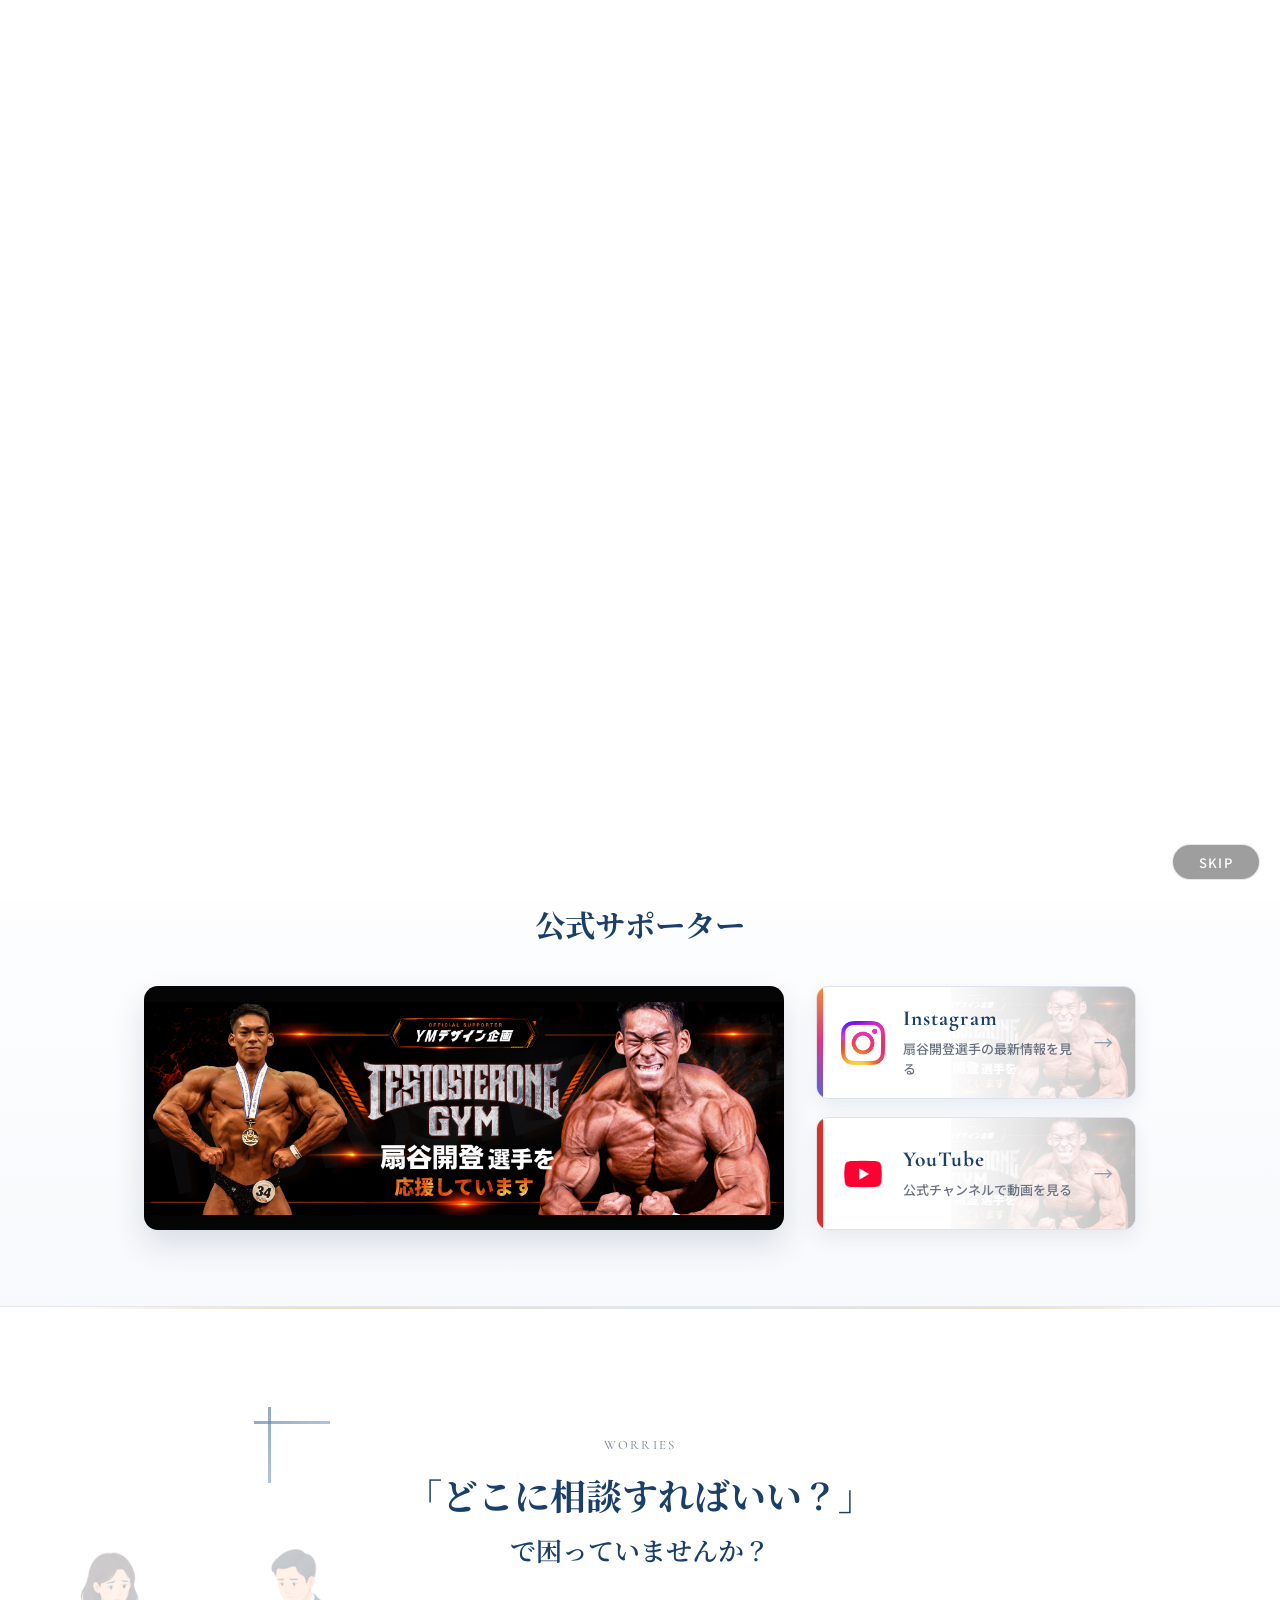
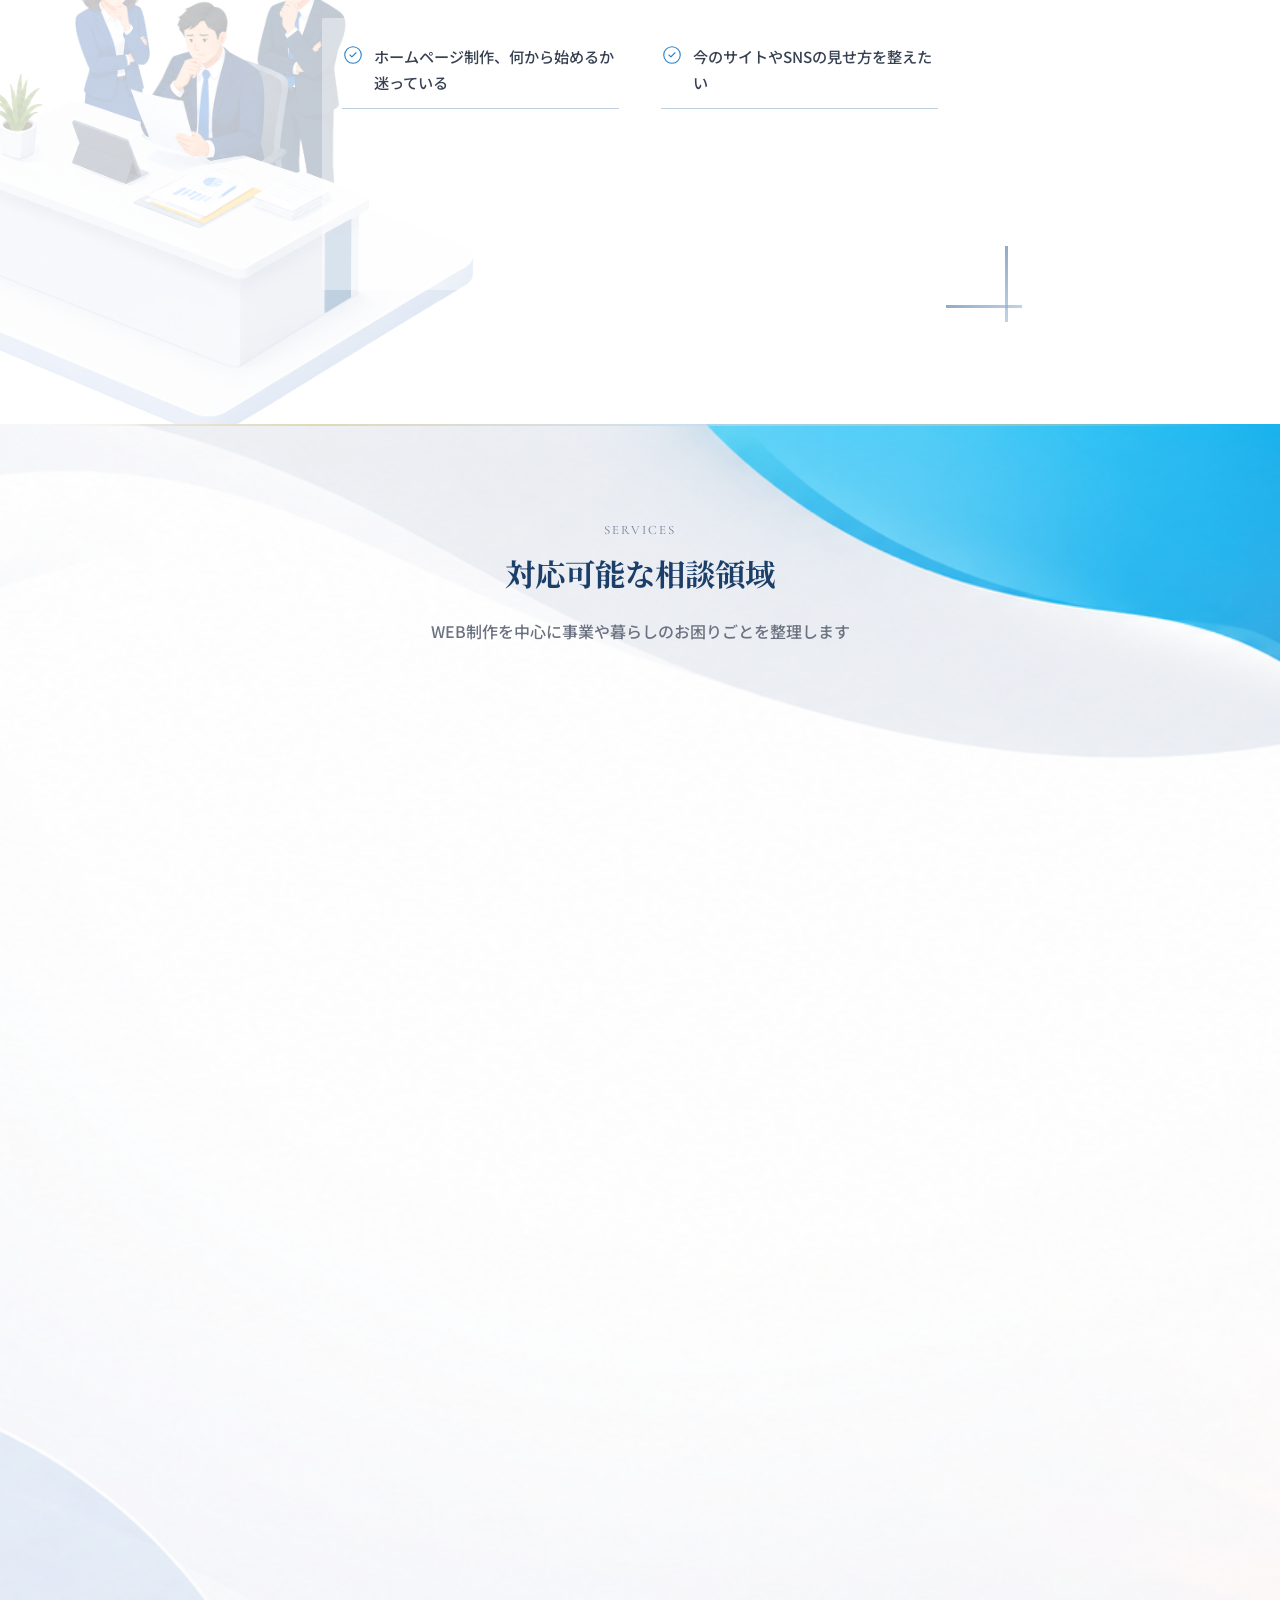
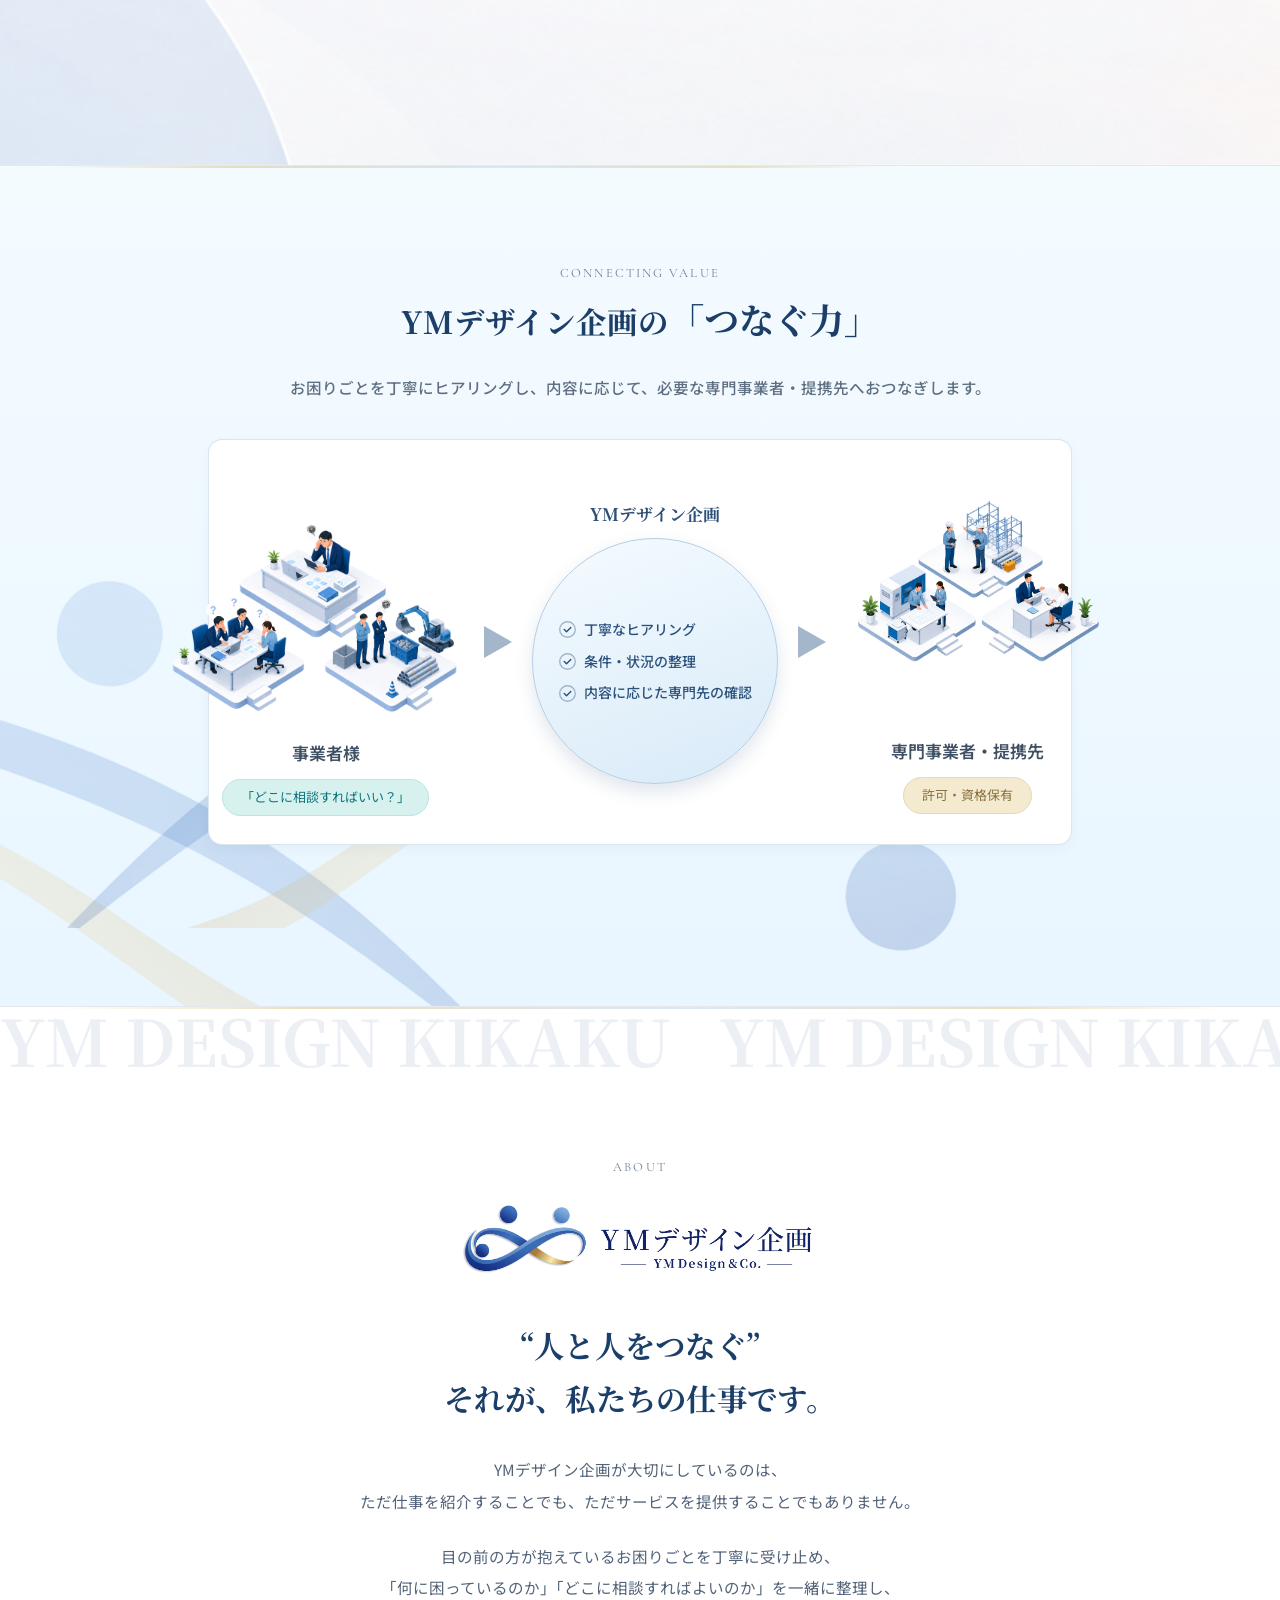
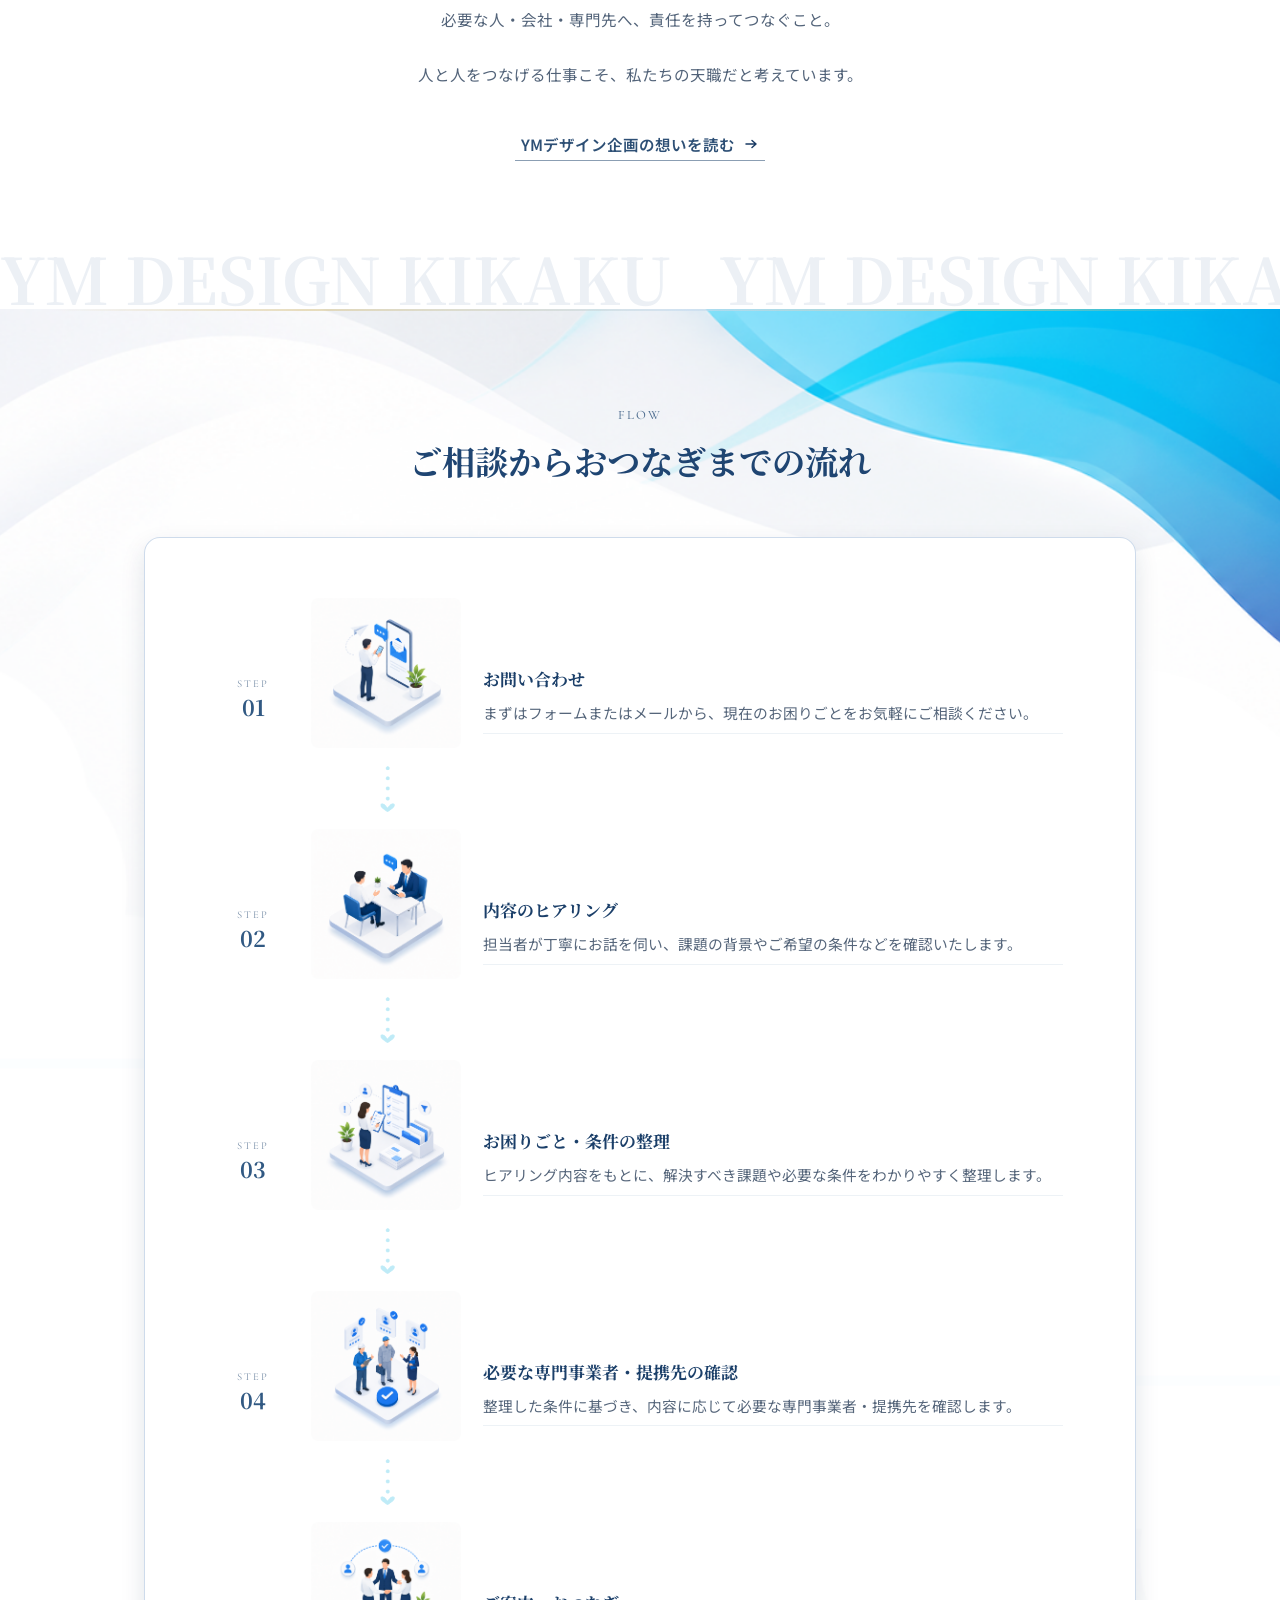
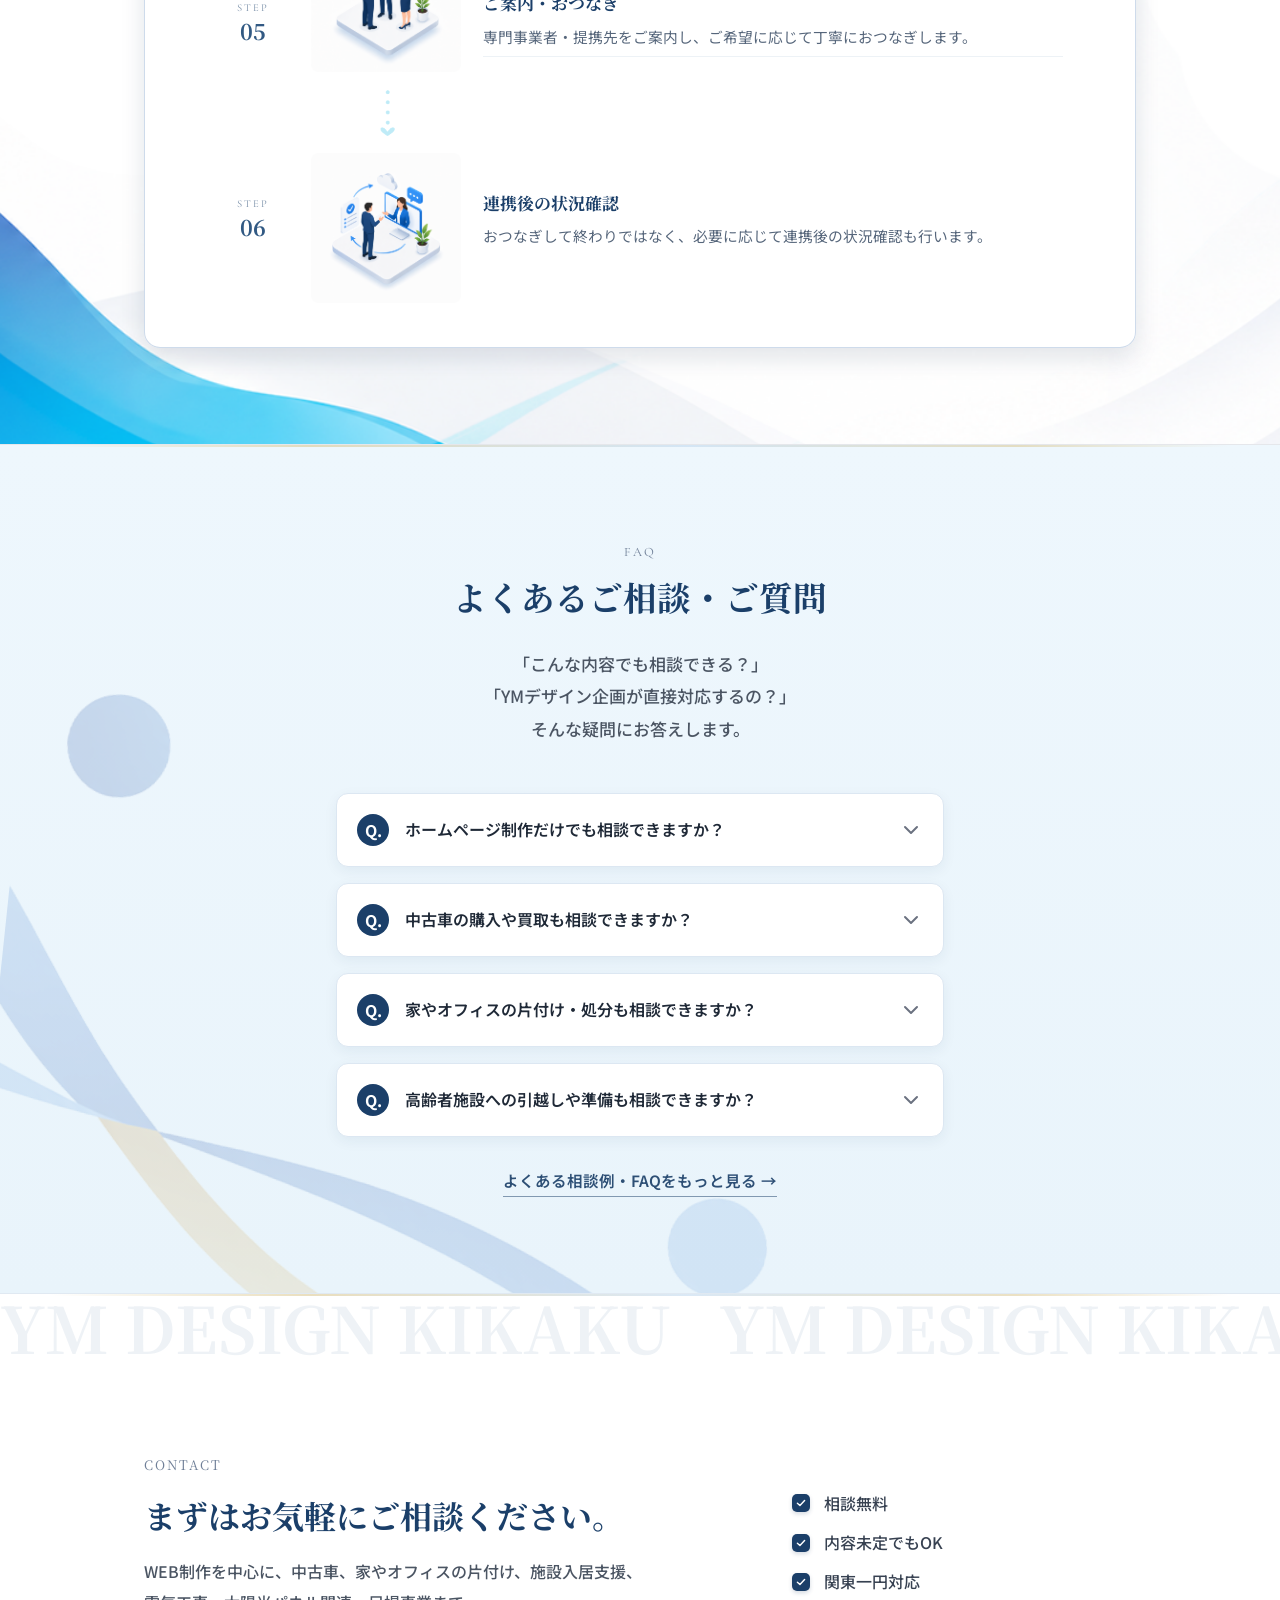
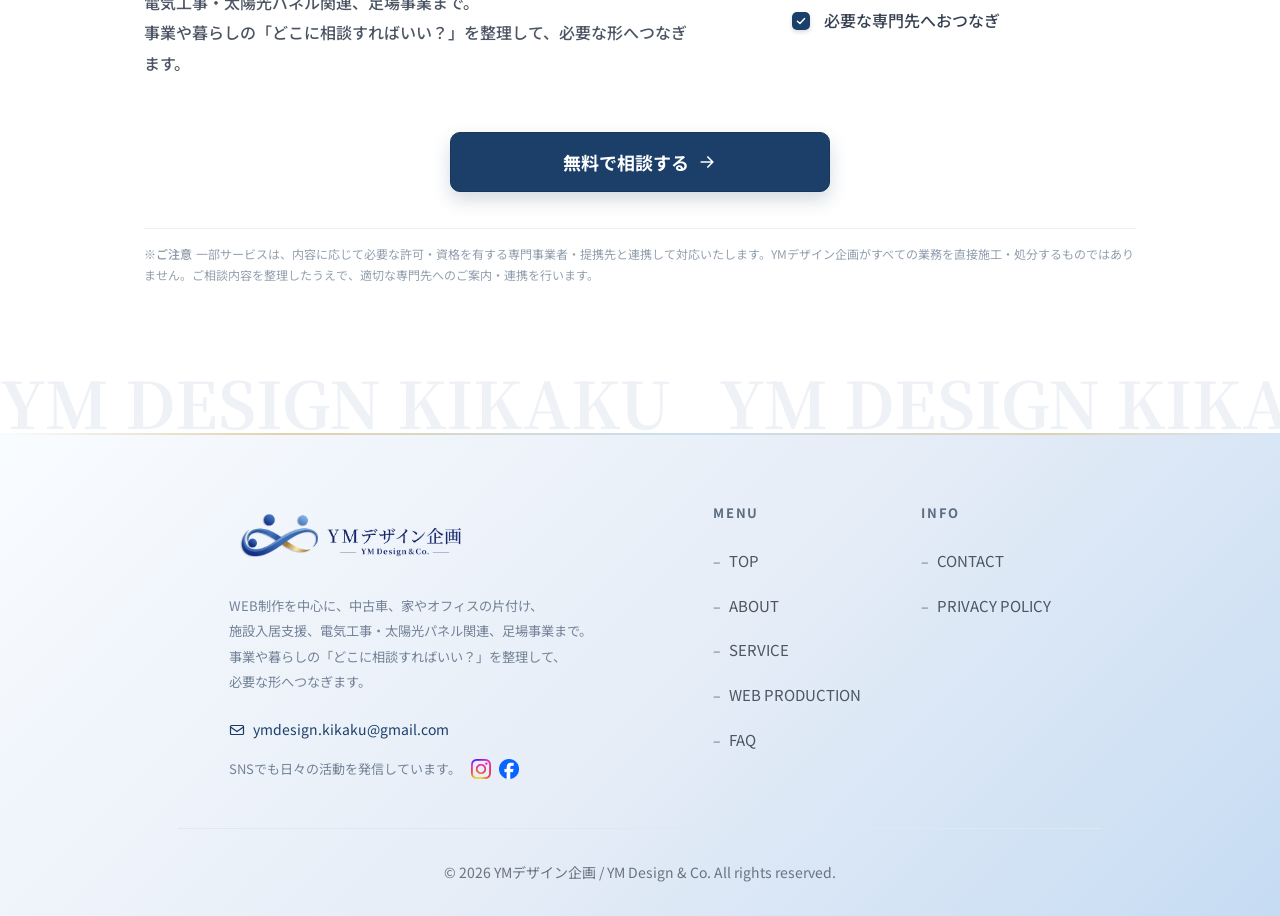
==== commit 96903373: "add official supporter section" ====
--- a/index.html
+++ b/index.html
@@ -219,6 +219,48 @@
     .btn-primary:hover { background:#067b83; box-shadow:0 7px 14px rgba(5,91,97,.24); }
     .btn-outline { display:inline-flex; align-items:center; justify-content:center; min-width:178px; height:46px; padding:0 28px; background:rgba(255,255,255,.86); border:1px solid rgba(7,140,149,.45); color:#06757c; font-size:.9375rem; font-weight:600; border-radius:10px; transition:background .2s, border-color .2s, color .2s; }
     .btn-outline:hover { background:rgba(230,245,246,.78); border-color:rgba(7,140,149,.62); color:#05656b; }
+
+    /* ===== SUPPORTER ===== */
+    .supporter { padding:68px 144px 76px; background:linear-gradient(180deg, #fff 0%, #f7f9fc 100%); border-bottom:1px solid var(--g300); }
+    .supporter-inner { max-width:1152px; min-width:0; margin:0 auto; }
+    .supporter .section-heading { margin-bottom:2.35rem; }
+    .supporter-layout { display:grid; grid-template-columns:minmax(0,2fr) minmax(280px,1fr); gap:32px; align-items:stretch; width:100%; min-width:0; }
+    .supporter-banner { display:flex; align-items:center; justify-content:center; width:100%; min-width:0; height:100%; border-radius:14px; overflow:hidden; background:#050505; box-shadow:0 14px 32px rgba(18,48,84,.14); }
+    .supporter-banner-img { width:100%; height:100%; object-fit:contain; }
+    .supporter-links { display:grid; grid-template-rows:1fr 1fr; gap:18px; min-width:0; }
+    .supporter-card { isolation:isolate; position:relative; display:flex; align-items:center; gap:16px; min-height:0; padding:19px 22px; border:1px solid #dbe4ee; border-radius:12px; background:#fff; box-shadow:0 8px 20px rgba(18,48,84,.08); overflow:hidden; transition:transform .28s ease, box-shadow .28s ease, border-color .28s ease; }
+    .supporter-card::before { content:''; position:absolute; z-index:2; inset:0 auto 0 0; width:6px; opacity:.95; }
+    .supporter-card::after {
+      content:'';
+      position:absolute;
+      z-index:0;
+      top:0;
+      right:0;
+      bottom:0;
+      left:42%;
+      background:
+        linear-gradient(90deg, rgba(255,255,255,.98) 0%, rgba(255,255,255,.86) 42%, rgba(255,255,255,.62) 100%),
+        url('assets/images/supporter-testosterone-gym-banner.png') right center/cover no-repeat;
+      opacity:.72;
+      pointer-events:none;
+    }
+    .supporter-card--instagram::before { background:linear-gradient(180deg, #f58529 0%, #dd2a7b 48%, #515bd4 100%); }
+    .supporter-card--youtube::before { background:#d9251d; }
+    .supporter-card:hover,
+    .supporter-card:focus-visible { transform:translateY(-4px); box-shadow:0 14px 28px rgba(18,48,84,.14); border-color:#c9d8e8; }
+    .supporter-card:focus-visible { outline:2px solid rgba(27,63,105,.28); outline-offset:4px; }
+    .supporter-card__icon { flex-shrink:0; display:inline-flex; align-items:center; justify-content:center; width:48px; height:48px; }
+    .supporter-card__icon img { display:block; width:44px; height:44px; object-fit:contain; }
+    .supporter-card--youtube .supporter-card__icon img { width:56px; height:48px; transform:scale(1.18); transform-origin:center; }
+    .supporter-card__icon,
+    .supporter-card__body,
+    .supporter-card__arrow { position:relative; z-index:1; }
+    .supporter-card__body { min-width:0; }
+    .supporter-card__label { display:block; font-family:'Cormorant Garamond',serif; font-size:1.34rem; font-weight:700; letter-spacing:.05em; color:var(--navy); line-height:1.2; }
+    .supporter-card__text { display:block; margin-top:7px; font-size:.8125rem; font-weight:500; color:var(--g500); line-height:1.55; }
+    .supporter-card__arrow { margin-left:auto; flex-shrink:0; color:#8a9caf; font-size:1.2rem; transition:transform .28s ease, color .28s ease; }
+    .supporter-card:hover .supporter-card__arrow,
+    .supporter-card:focus-visible .supporter-card__arrow { transform:translateX(4px); color:var(--navy); }
 
     /* ===== PROBLEMS ===== */
     .problems { position:relative; padding:120px 280px; overflow:hidden; }
@@ -1073,6 +1115,7 @@
       .nav-list { margin-right:22px; }
       .nav-list button, .nav-list a { padding:0 10px; font-size:.875rem; }
       .hero-inner { padding:100px 80px 80px; }
+      .supporter { padding:62px 80px 68px; }
       .problems { padding:80px 100px; }
       .problems-bg { top:80px; width:42%; }
       .problem-text { white-space:normal; }
@@ -1146,6 +1189,9 @@
       .hero-inner { padding:80px 40px 60px; }
       .hero h1 { font-size:2.15rem; }
       .hero h1 .line { white-space:normal; }
+      .supporter { padding:54px 40px 60px; }
+      .supporter-layout { gap:24px; }
+      .supporter-card { padding:18px 20px; }
       .problems { padding:60px 40px; }
       .problems-bg { top:60px; width:50%; left:-56px; }
       .problems-inner { padding:0; }
@@ -1228,6 +1274,14 @@
       .problem-text { white-space:normal; }
       .section-heading { font-size:1.55rem; }
       .section-sub { margin-bottom:2.6rem; }
+      .supporter { padding:48px 24px 56px; }
+      .supporter .section-heading { margin-bottom:1.9rem; }
+      .supporter-layout { grid-template-columns:1fr; gap:20px; }
+      .supporter-banner { width:calc(100vw - 48px); max-width:100%; margin:0 auto; }
+      .supporter-banner,
+      .supporter-banner-img { height:auto; }
+      .supporter-links { display:flex; flex-direction:column; gap:14px; }
+      .supporter-card { min-height:104px; }
       .service-title { font-size:1.075rem; }
       .points-heading .h-lg { font-size:1.45rem; }
       .points-heading .h-no { font-size:1.25rem; }
@@ -1478,6 +1532,14 @@
         background:rgba(244,249,255,.95);
       }
       .problems { padding:40px 16px; }
+      .supporter { padding:38px 16px 44px; }
+      .supporter-banner { width:calc(100vw - 32px); max-width:100%; margin:0 auto; border-radius:10px; }
+      .supporter-card { border-radius:10px; padding:18px 18px 18px 20px; gap:14px; }
+      .supporter-card__icon { width:46px; height:46px; }
+      .supporter-card__icon img { width:42px; height:42px; }
+      .supporter-card--youtube .supporter-card__icon img { width:54px; height:46px; transform:scale(1.16); }
+      .supporter-card__label { font-size:1.28rem; }
+      .supporter-card__text { font-size:.8125rem; }
       .services { padding:40px 16px; }
       .points { padding:40px 16px 60px; }
       .points { padding:44px 14px 60px; }
@@ -1730,6 +1792,40 @@
       <div class="hero-btns">
         <button onclick="navigate('contact')" class="btn-primary">無料相談する</button>
         <button onclick="navigate('service')" class="btn-outline">サービスを見る</button>
+      </div>
+    </div>
+  </div>
+</section>
+
+<section class="supporter">
+  <div class="supporter-inner">
+    <span class="section-label">SPECIAL CONTENT</span>
+    <h2 class="section-heading">公式サポーター</h2>
+    <div class="supporter-layout">
+      <div class="supporter-banner">
+        <img src="assets/images/supporter-testosterone-gym-banner.png" alt="YMデザイン企画 公式サポーター 扇谷開登選手 応援バナー" class="supporter-banner-img">
+      </div>
+      <div class="supporter-links" aria-label="公式サポーターSNSリンク">
+        <a href="https://www.instagram.com/ogitani_kaito/" class="supporter-card supporter-card--instagram" target="_blank" rel="noopener noreferrer">
+          <span class="supporter-card__icon">
+            <img src="assets/Instagram_Glyph_Gradient.png" alt="Instagram">
+          </span>
+          <span class="supporter-card__body">
+            <span class="supporter-card__label">Instagram</span>
+            <span class="supporter-card__text">扇谷開登選手の最新情報を見る</span>
+          </span>
+          <span class="supporter-card__arrow" aria-hidden="true">→</span>
+        </a>
+        <a href="https://www.youtube.com/channel/UCtdvn2h42X8SGbyTc1Dwh0g?si=PuErnNdOnUnGof0H" class="supporter-card supporter-card--youtube" target="_blank" rel="noopener noreferrer">
+          <span class="supporter-card__icon">
+            <img src="assets/yt_icon_red_digital.png" alt="YouTube">
+          </span>
+          <span class="supporter-card__body">
+            <span class="supporter-card__label">YouTube</span>
+            <span class="supporter-card__text">公式チャンネルで動画を見る</span>
+          </span>
+          <span class="supporter-card__arrow" aria-hidden="true">→</span>
+        </a>
       </div>
     </div>
   </div>
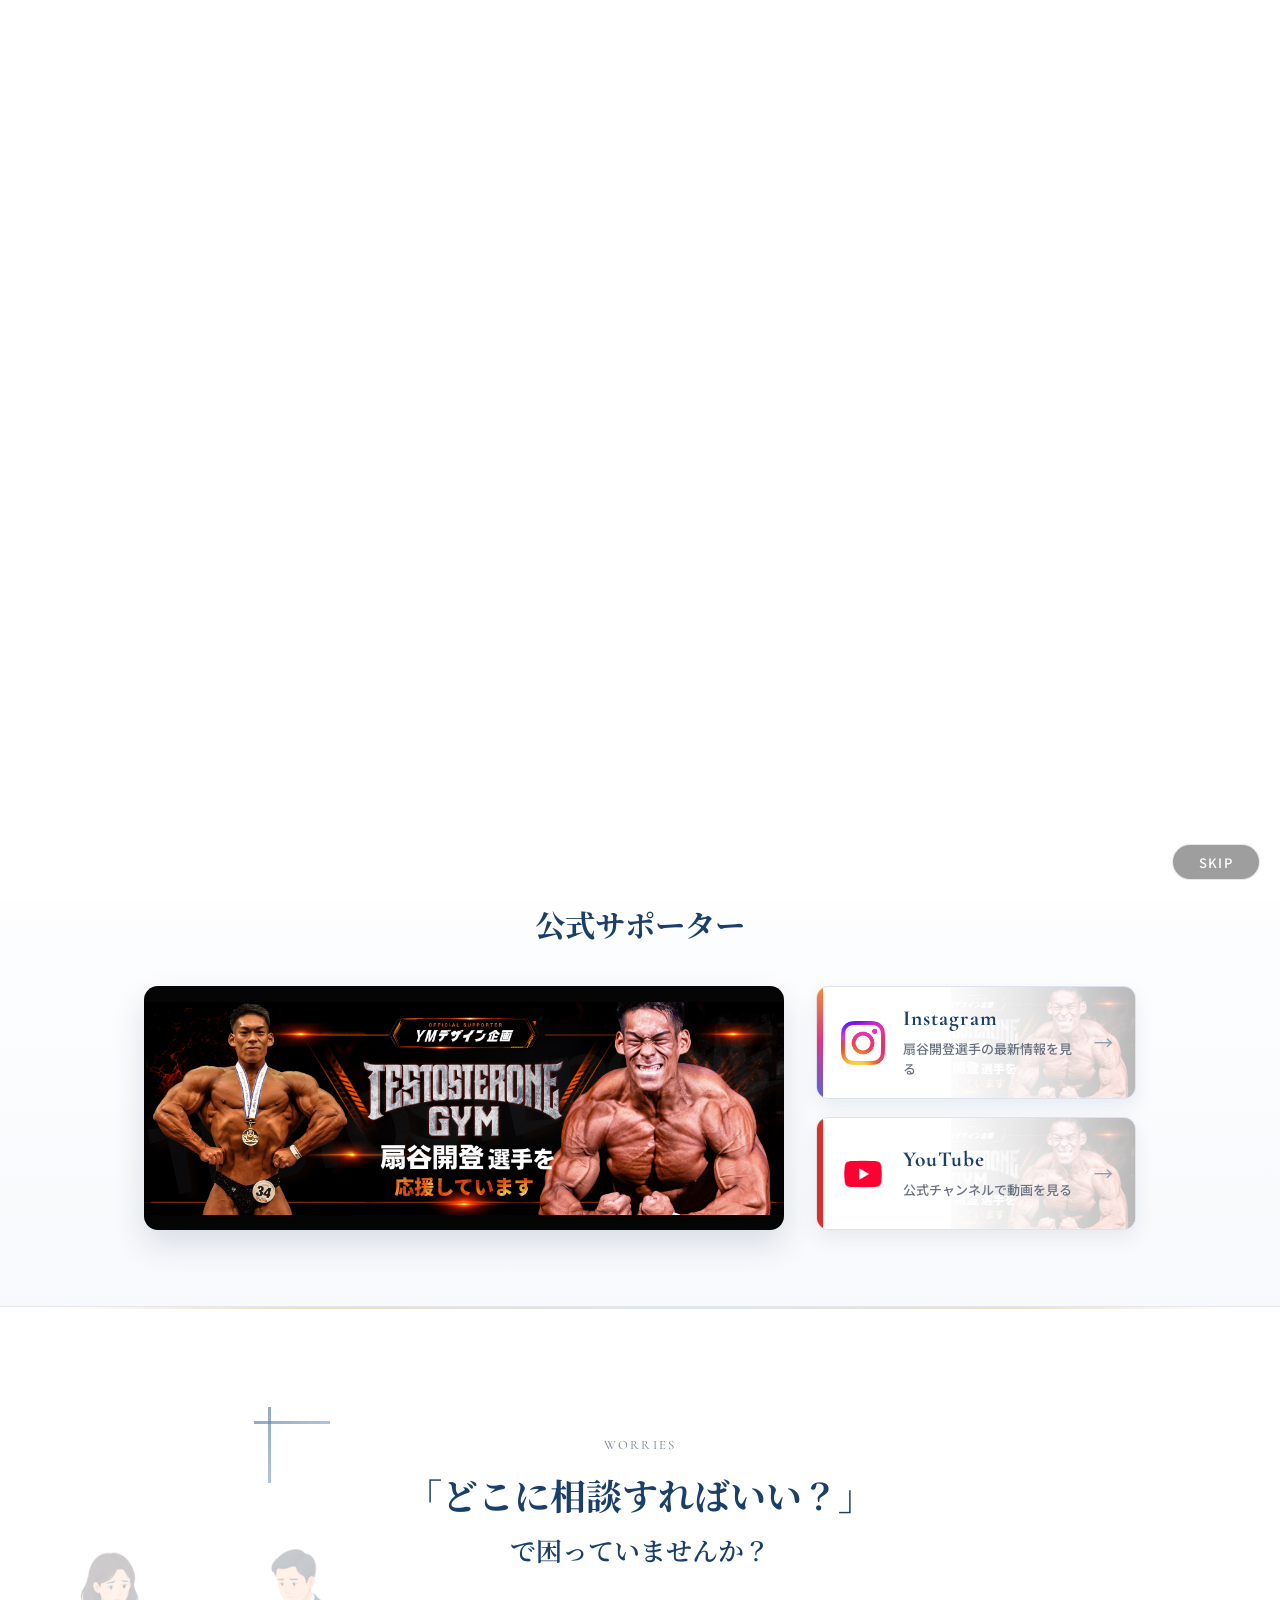
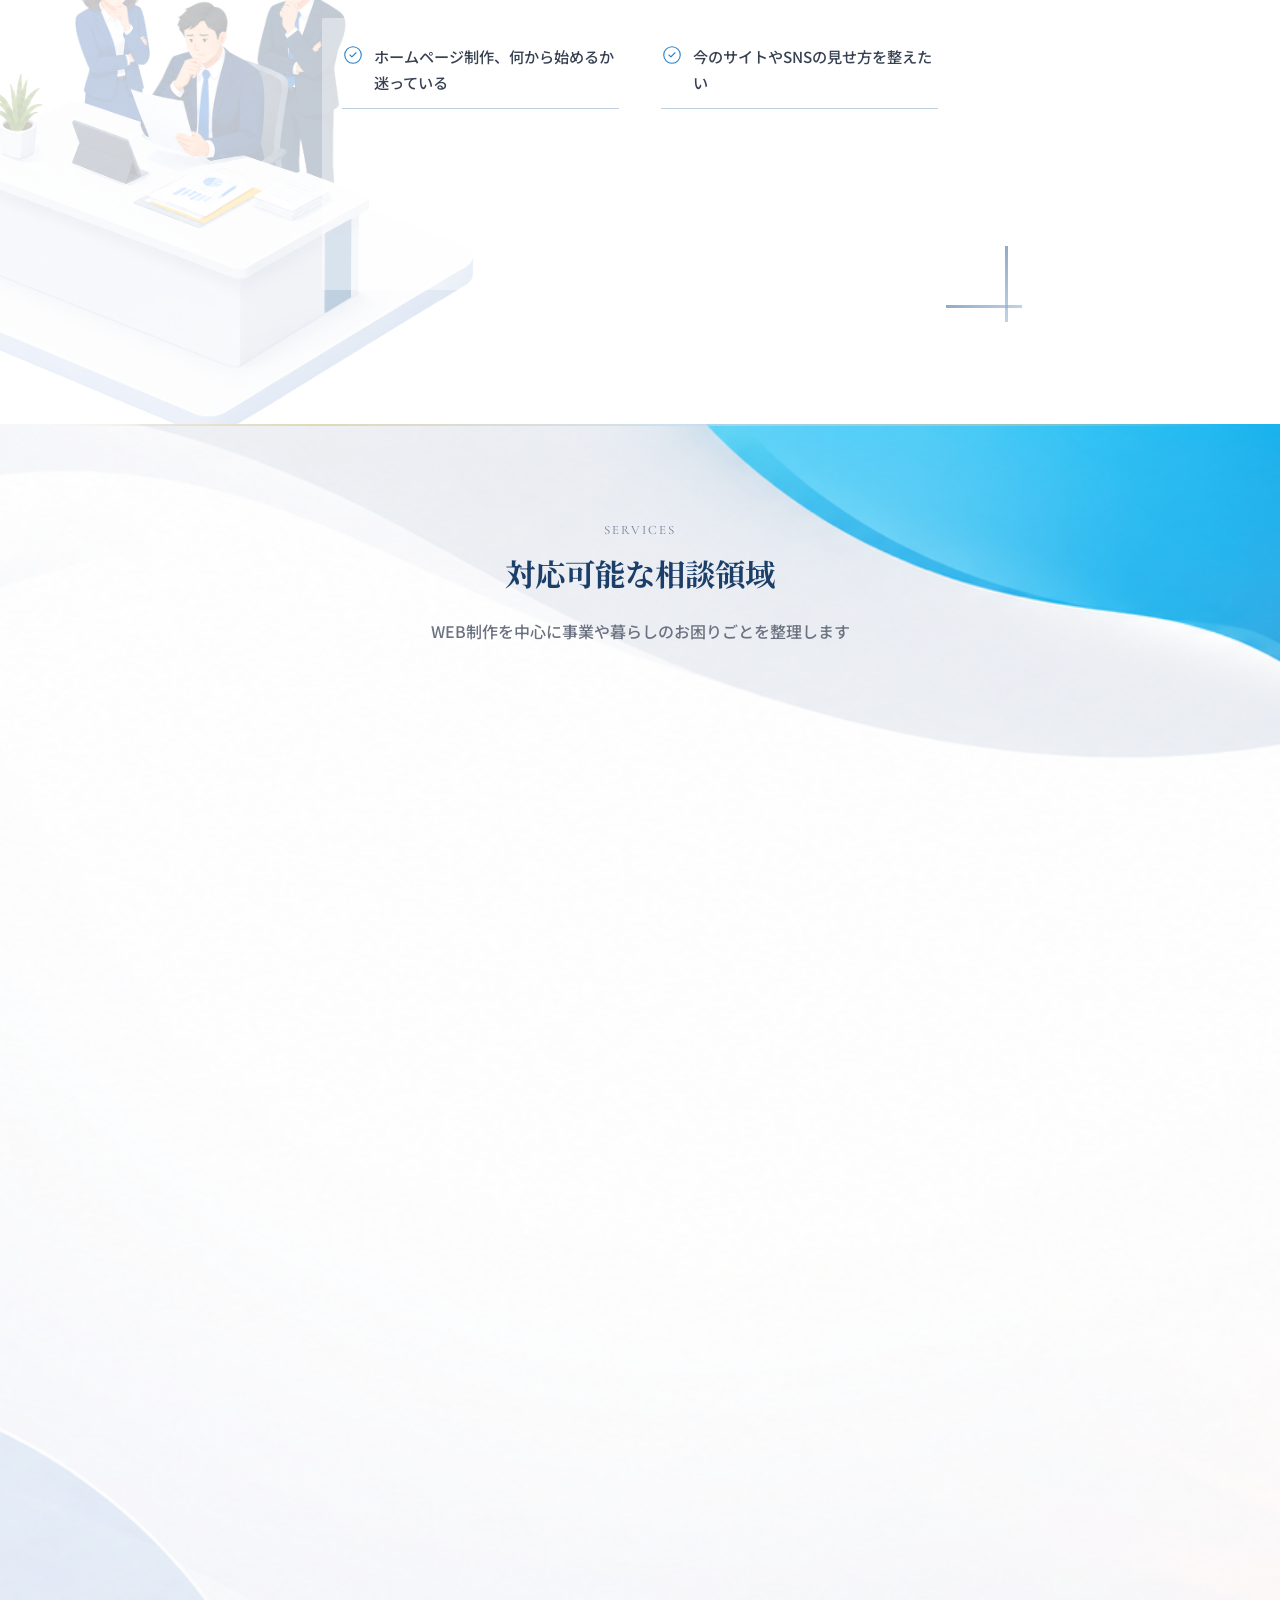
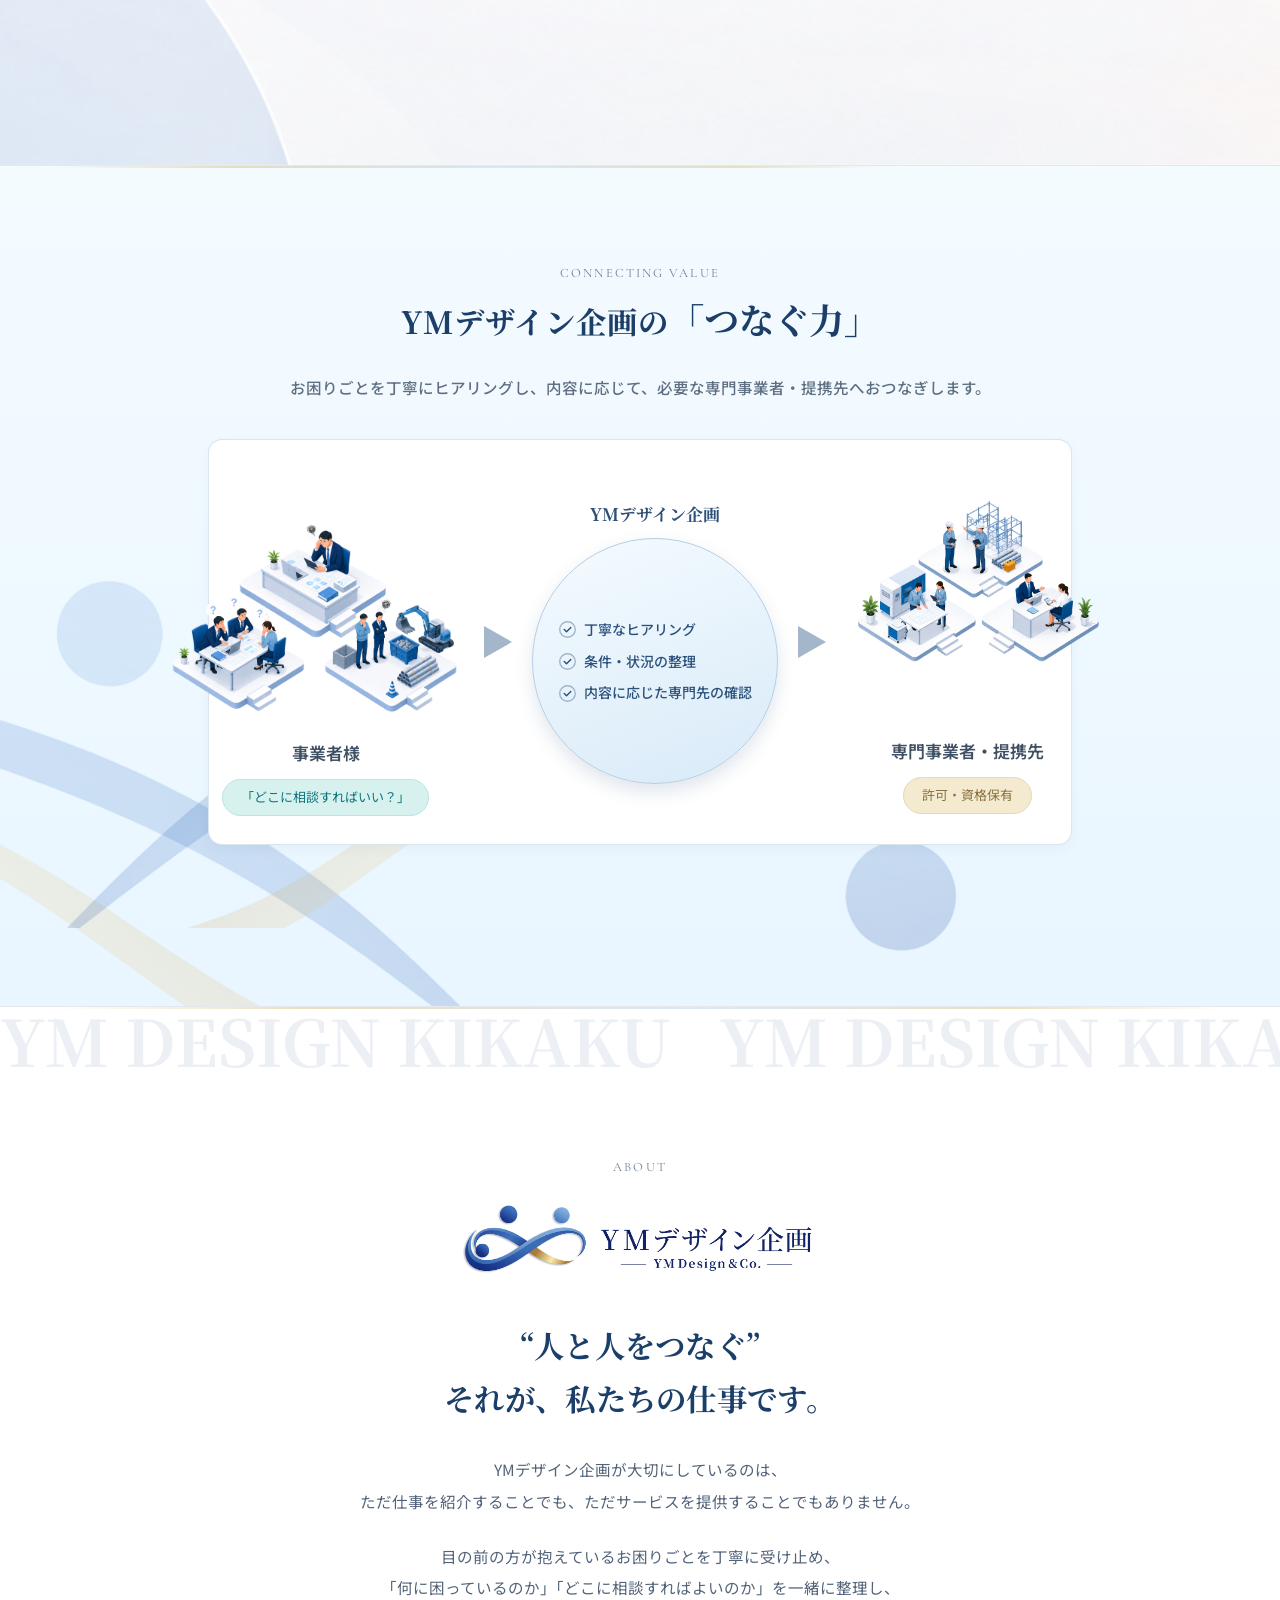
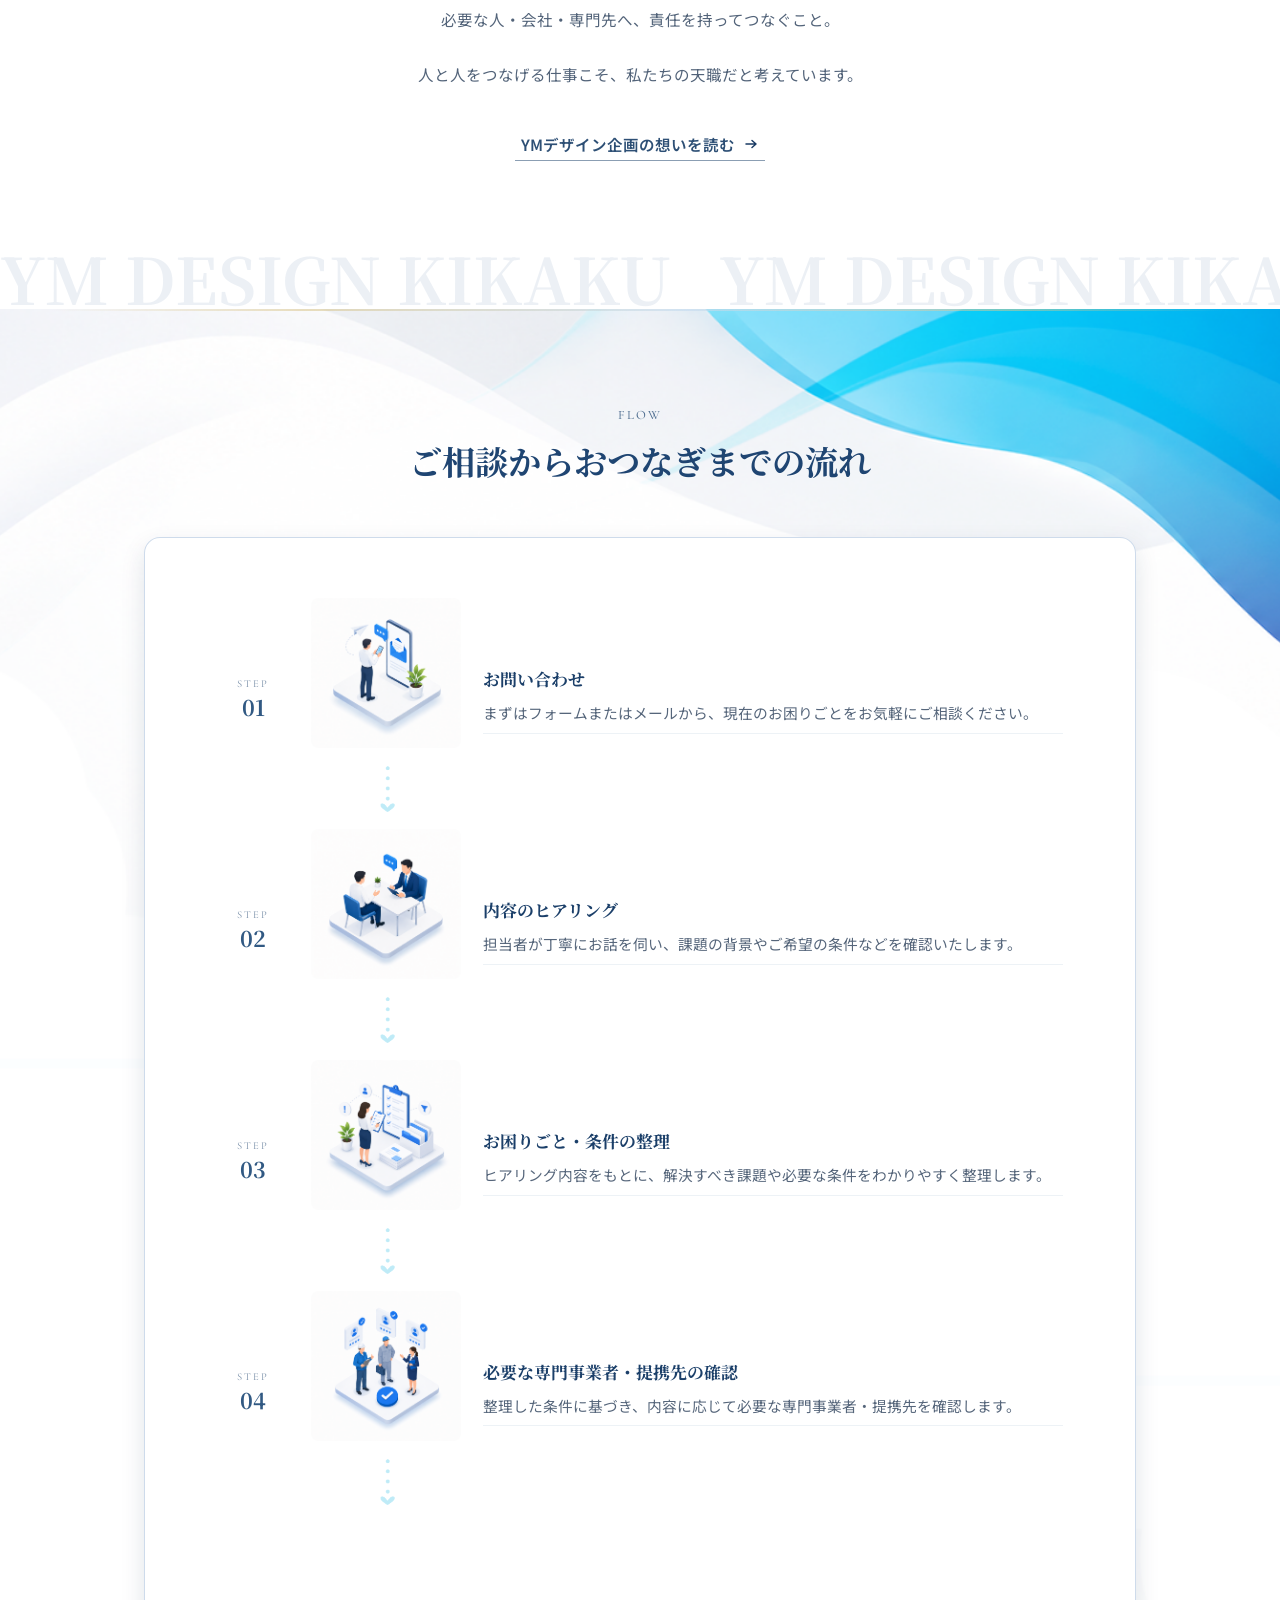
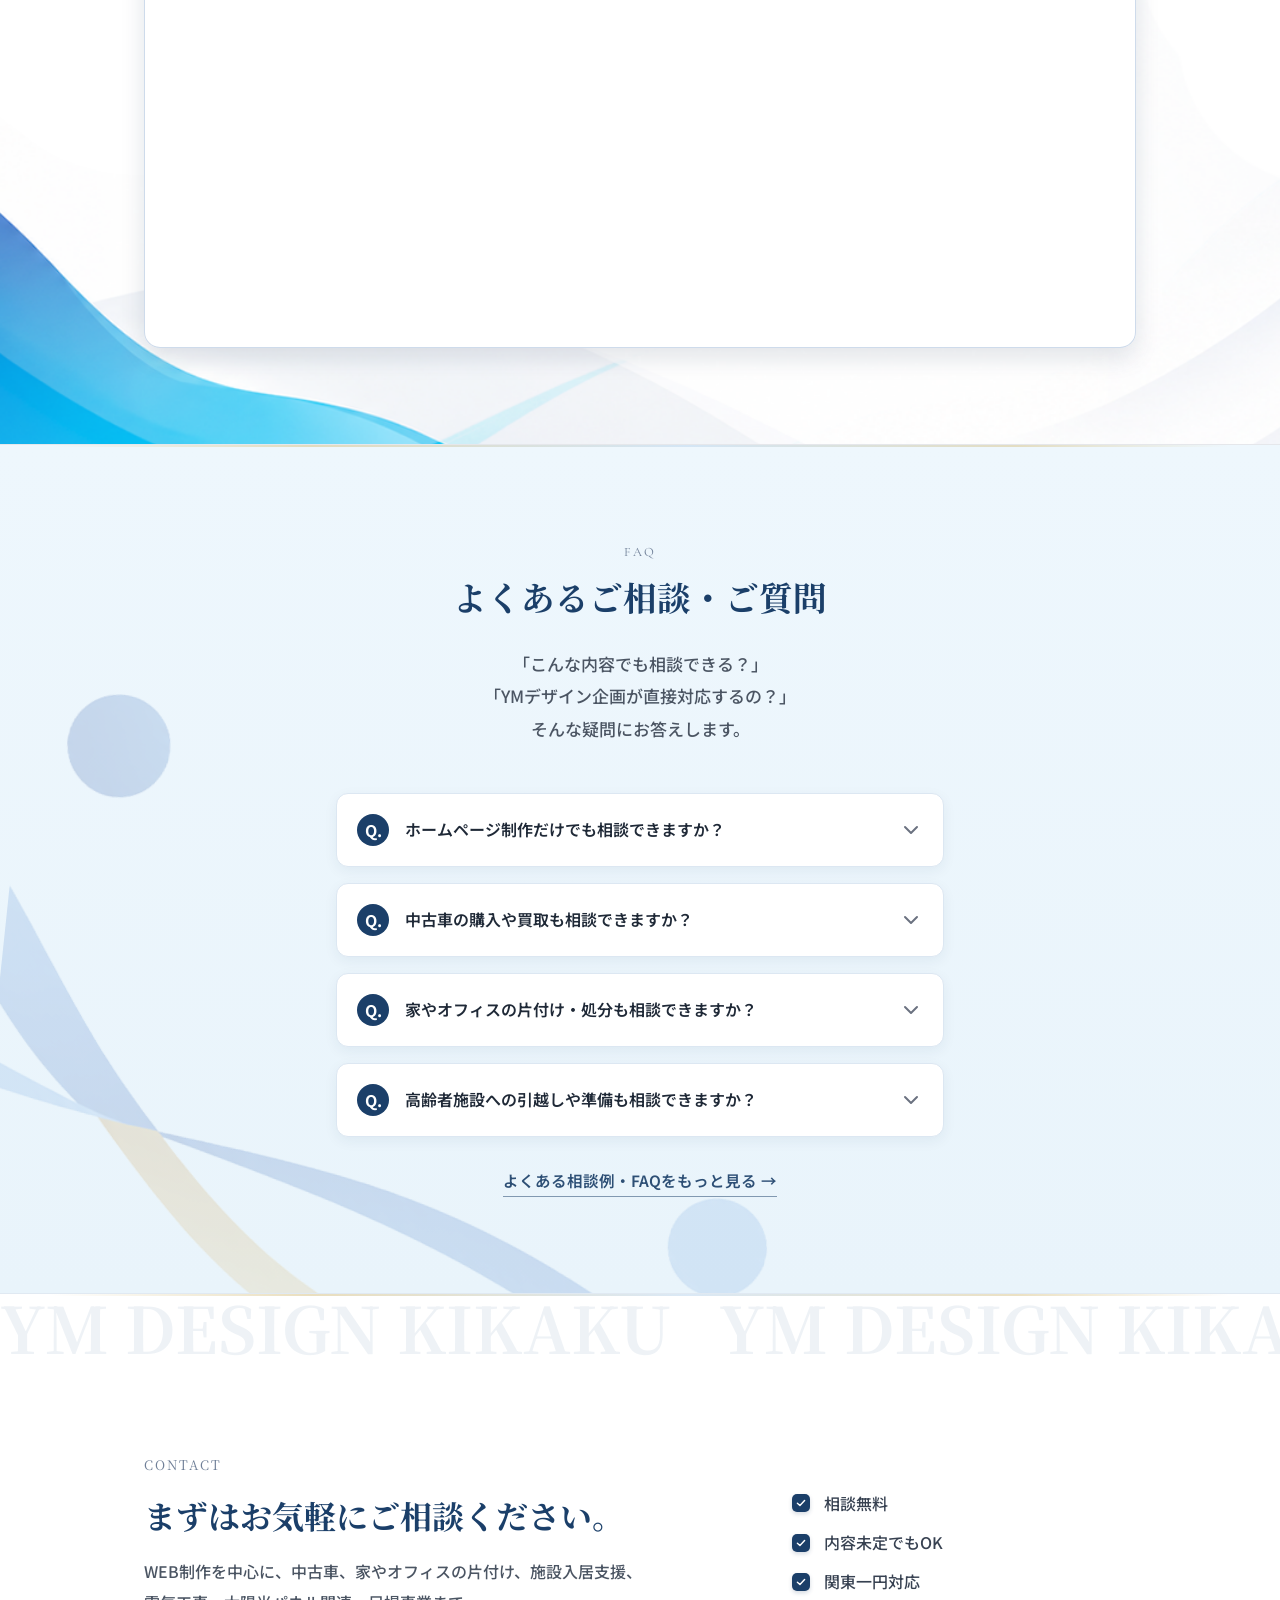
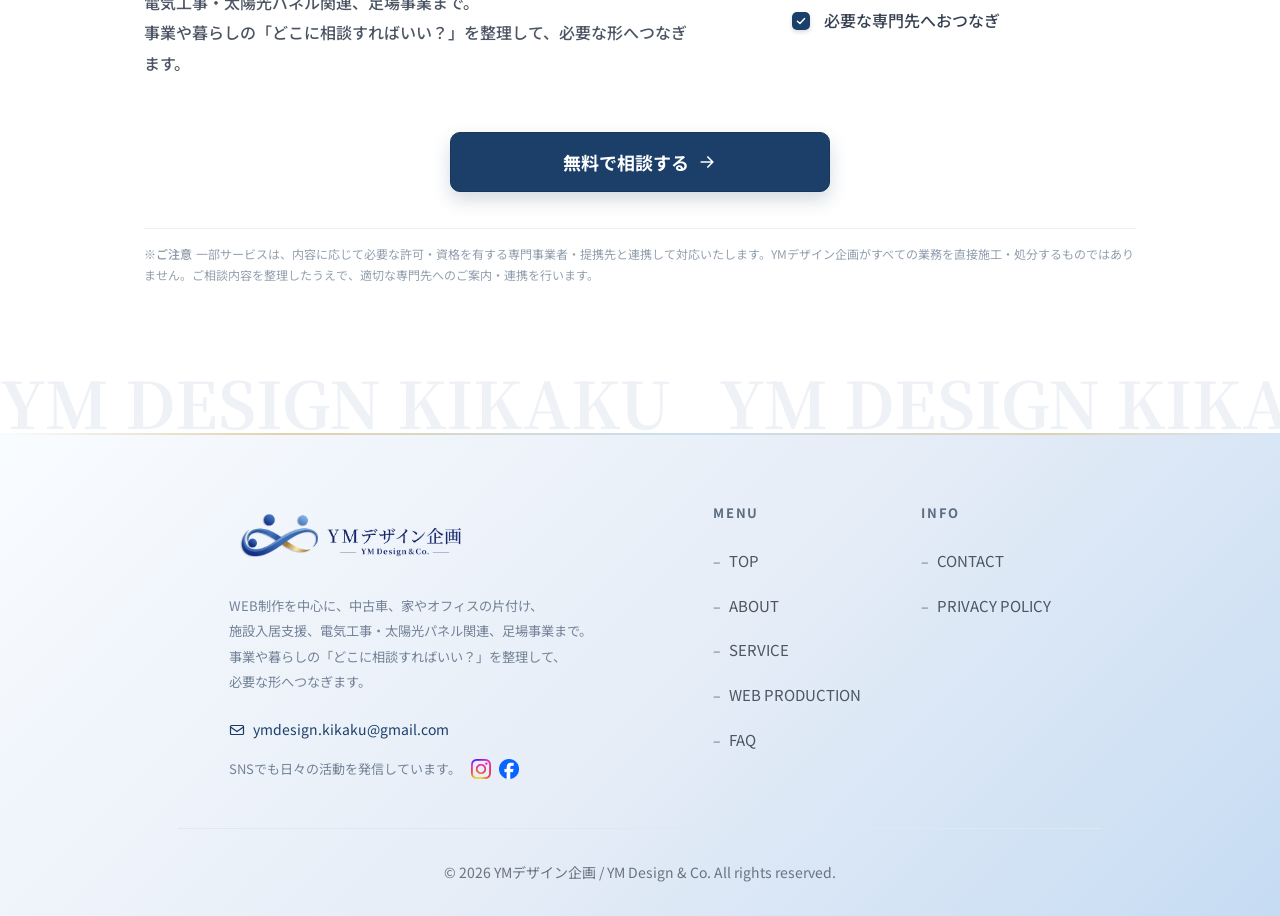
==== commit 0bf597cb: "Update DoorDoor support link" ====
--- a/index.html
+++ b/index.html
@@ -792,90 +792,79 @@
     #service-06 .svc01-body .svc-detail__img img { height:300px; object-fit:cover; transform:none; }
     #service-06.svc-detail { border-bottom:none; }
     #service-01.svc-detail { padding-bottom:68px; }
-    #service-01 .svc-partner-cta {
-      margin-top:12px;
+    .partner-link {
+      display:flex;
+      align-items:flex-start;
+      gap:16px;
+      margin-top:16px;
       padding:0;
     }
-    #service-01 .svc-partner-label {
-      display:block;
-      margin:0 0 8px;
-      font-size:.73rem;
-      letter-spacing:.08em;
+    .partner-link__label {
+      flex:0 0 auto;
+      margin:0;
+      font-size:.875rem;
       font-weight:700;
-      line-height:1.2;
-      color:#7e5c56;
-    }
-    #service-01 .svc-partner-card {
-      display:grid;
-      grid-template-columns:120px 1fr;
-      gap:12px;
-      align-items:center;
-      width:fit-content;
-      margin-left:auto;
-    }
-    #service-01 .svc-partner-info {
+      color:#3d4f62;
+      line-height:1.45;
+      white-space:nowrap;
+    }
+    .partner-link__body {
       display:flex;
       flex-direction:column;
-      justify-content:center;
-    }
-    #service-01 .svc-partner-logo {
-      border:none;
-      padding:0;
-    }
-    #service-01 .svc-partner-logo img {
+      align-items:center;
+      min-width:0;
+    }
+    .partner-link__button {
       display:block;
-      width:85%;
+      width:min(300px, 100%);
+      line-height:0;
+      transition:transform .25s ease, filter .25s ease;
+    }
+    .partner-link__button:hover {
+      transform:translateY(-2px);
+      filter:brightness(1.06);
+    }
+    .partner-link__button:focus-visible {
+      outline:3px solid rgba(20,74,116,.35);
+      outline-offset:4px;
+      border-radius:4px;
+    }
+    .partner-link__button img {
+      display:block;
+      width:100%;
       height:auto;
-      margin:0 auto;
-    }
-    #service-01 .svc-partner-name {
-      font-size:.94rem;
+    }
+    .partner-link__text {
+      display:inline-block;
+      margin-top:6px;
+      font-size:.86rem;
       font-weight:700;
-      color:#3d4f62;
-      line-height:1.3;
-      margin-bottom:2px;
-      white-space:nowrap;
-    }
-    #service-01 .svc-partner-desc {
-      font-size:.875rem;
-      color:#5f6f83;
-      line-height:1.62;
-      margin-bottom:8px;
-    }
-    #service-01 .svc-partner-link {
-      display:inline-flex;
-      align-items:center;
-      gap:4px;
-      font-size:.86rem;
-      font-weight:600;
       color:#3d4f62;
       text-decoration:underline;
       text-decoration-color:#3d4f62;
       text-underline-offset:4px;
       text-decoration-thickness:1px;
-    }
-    #service-01 .svc-partner-link:hover {
+      text-align:center;
+      transition:opacity .25s ease, color .25s ease, text-decoration-color .25s ease;
+    }
+    .partner-link__text:hover {
+      opacity:.75;
       color:#2f4257;
       text-decoration-color:#2f4257;
     }
-    #service-01 .svc-partner-link:focus-visible {
-      outline:2px solid color-mix(in srgb, var(--service-accent) 52%, #fff 48%);
-      outline-offset:2px;
-      border-radius:2px;
-    }
-    #service-01 .svc-partner-cta--sp { display:none; }
+    .partner-link__text:focus-visible {
+      outline:3px solid rgba(20,74,116,.35);
+      outline-offset:4px;
+      border-radius:4px;
+    }
     @media (max-width:768px) {
-      #service-01 .svc-partner-card {
-        grid-template-columns:100px 1fr;
-        gap:12px;
-        align-items:center;
-      }
-      #service-01 .svc-partner-logo {
-        max-width:100px;
-      }
-      #service-01 .svc-partner-logo img { width:100%; }
-      #service-01 .svc-partner-cta--pc { display:none; }
-      #service-01 .svc-partner-cta--sp { display:block; margin-top:14px; }
+      .partner-link {
+        flex-direction:column;
+        gap:8px;
+      }
+      .partner-link__button {
+        width:min(250px, 82%);
+      }
     }
     .svc-note { background:var(--g100); border:1px solid var(--g300); border-radius:6px; padding:16px 20px; font-size:.875rem; color:var(--g600); line-height:1.7; }
     .svc-note strong { display:block; font-size:.875rem; color:var(--navy); margin-bottom:4px; }
@@ -2008,16 +1997,13 @@
           <div class="svc-detail__img">
             <img src="assets/service_02.png" alt="中古車販売・買取">
           </div>
-          <div class="svc-partner-cta svc-partner-cta--pc">
-            <span class="svc-partner-label">提携・ご紹介先</span>
-            <div class="svc-partner-card">
-              <div class="svc-partner-logo">
-                <img src="assets/solvia_2.webp" alt="株式会社Solviaオート商会 ロゴ">
-              </div>
-              <div class="svc-partner-info">
-                <div class="svc-partner-name">株式会社Solviaオート商会</div>
-                <a href="https://www.solviainfo.jp/" target="_blank" rel="noopener noreferrer" class="svc-partner-link">公式サイトを見る →</a>
-              </div>
+          <div class="partner-link">
+            <p class="partner-link__label">提携・ご紹介先</p>
+            <div class="partner-link__body">
+              <a class="partner-link__button" href="https://www.solviainfo.jp/" target="_blank" rel="noopener noreferrer">
+                <img src="assets/service-solvia-auto-button.webp" alt="株式会社Solviaオート商会 公式サイト">
+              </a>
+              <a class="partner-link__text" href="https://www.solviainfo.jp/" target="_blank" rel="noopener noreferrer">公式サイトを見る</a>
             </div>
           </div>
         </div>
@@ -2040,18 +2026,6 @@
               <li><svg width="16" height="16" viewBox="0 0 16 16" fill="none"><circle cx="8" cy="8" r="7" stroke="#2d83cc" stroke-width="1.2"/><path d="M5 8l2 2 4-4" stroke="#2d83cc" stroke-width="1.2" stroke-linecap="round" stroke-linejoin="round"/></svg>車検の有無</li>
               <li><svg width="16" height="16" viewBox="0 0 16 16" fill="none"><circle cx="8" cy="8" r="7" stroke="#2d83cc" stroke-width="1.2"/><path d="M5 8l2 2 4-4" stroke="#2d83cc" stroke-width="1.2" stroke-linecap="round" stroke-linejoin="round"/></svg>買取・下取りの希望</li>
             </ul>
-          </div>
-        </div>
-      </div>
-      <div class="svc-partner-cta svc-partner-cta--sp">
-        <span class="svc-partner-label">提携・ご紹介先</span>
-        <div class="svc-partner-card">
-          <div class="svc-partner-logo">
-            <img src="assets/solvia_2.webp" alt="株式会社Solviaオート商会 ロゴ">
-          </div>
-          <div class="svc-partner-info">
-            <div class="svc-partner-name">株式会社Solviaオート商会</div>
-            <a href="https://www.solviainfo.jp/" target="_blank" rel="noopener noreferrer" class="svc-partner-link">公式サイトを見る →</a>
           </div>
         </div>
       </div>
@@ -2102,8 +2076,19 @@
         <p class="svc-detail__desc">施設入居に伴う荷物整理、引越し、家具配置、必要な準備について、<br class="svc-desc-break-pc">状況を整理しながらご相談いただけます。</p>
       </div>
       <div class="svc01-body">
-        <div class="svc-detail__img">
-          <img src="assets/service_04.png" alt="高齢者施設への引越し支援">
+        <div>
+          <div class="svc-detail__img">
+            <img src="assets/service_04.png" alt="高齢者施設への引越し支援">
+          </div>
+          <div class="partner-link">
+            <p class="partner-link__label">提携・ご紹介先</p>
+            <div class="partner-link__body">
+              <a class="partner-link__button" href="https://www.door-door.life/" target="_blank" rel="noopener noreferrer">
+                <img src="assets/service-door-door-support-button.webp" alt="ドアドアサポート 公式サイト">
+              </a>
+              <a class="partner-link__text" href="https://www.door-door.life/" target="_blank" rel="noopener noreferrer">公式サイトを見る</a>
+            </div>
+          </div>
         </div>
         <div class="svc-detail__stack">
           <div class="svc-detail__box">
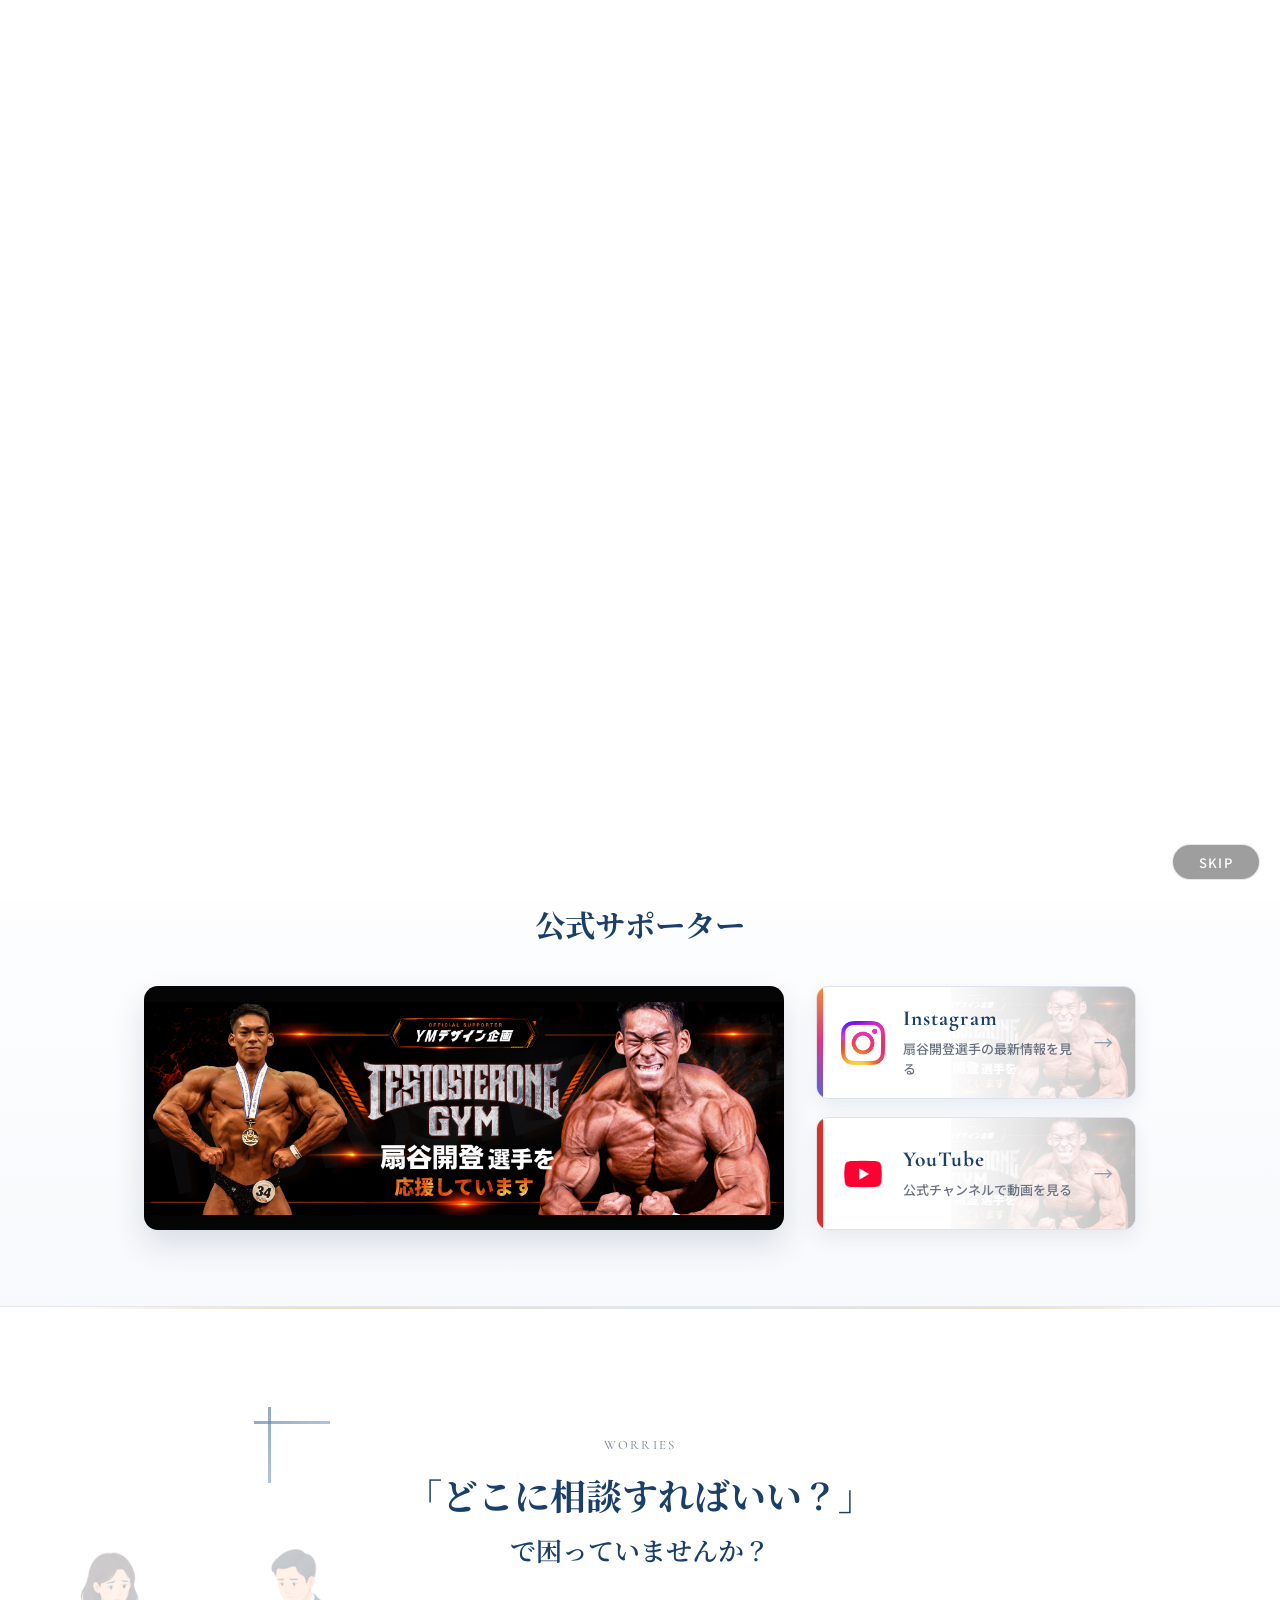
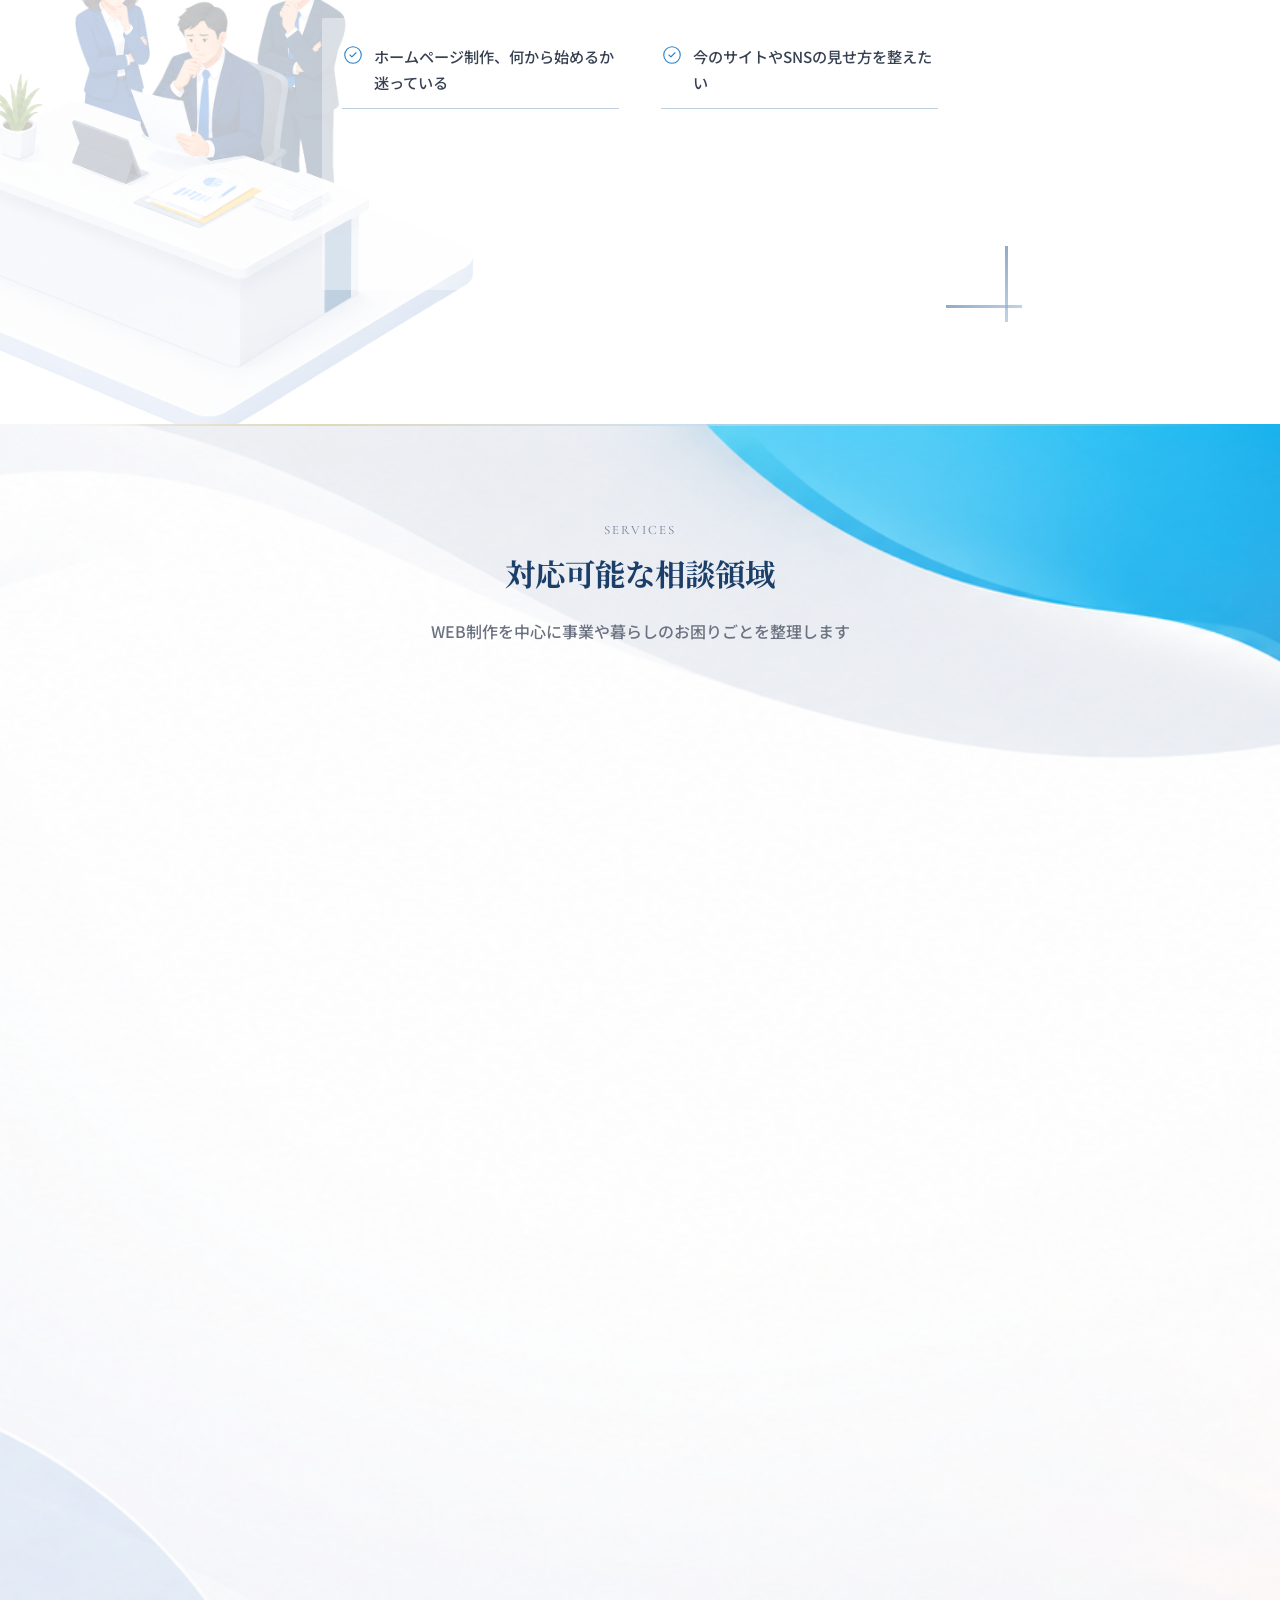
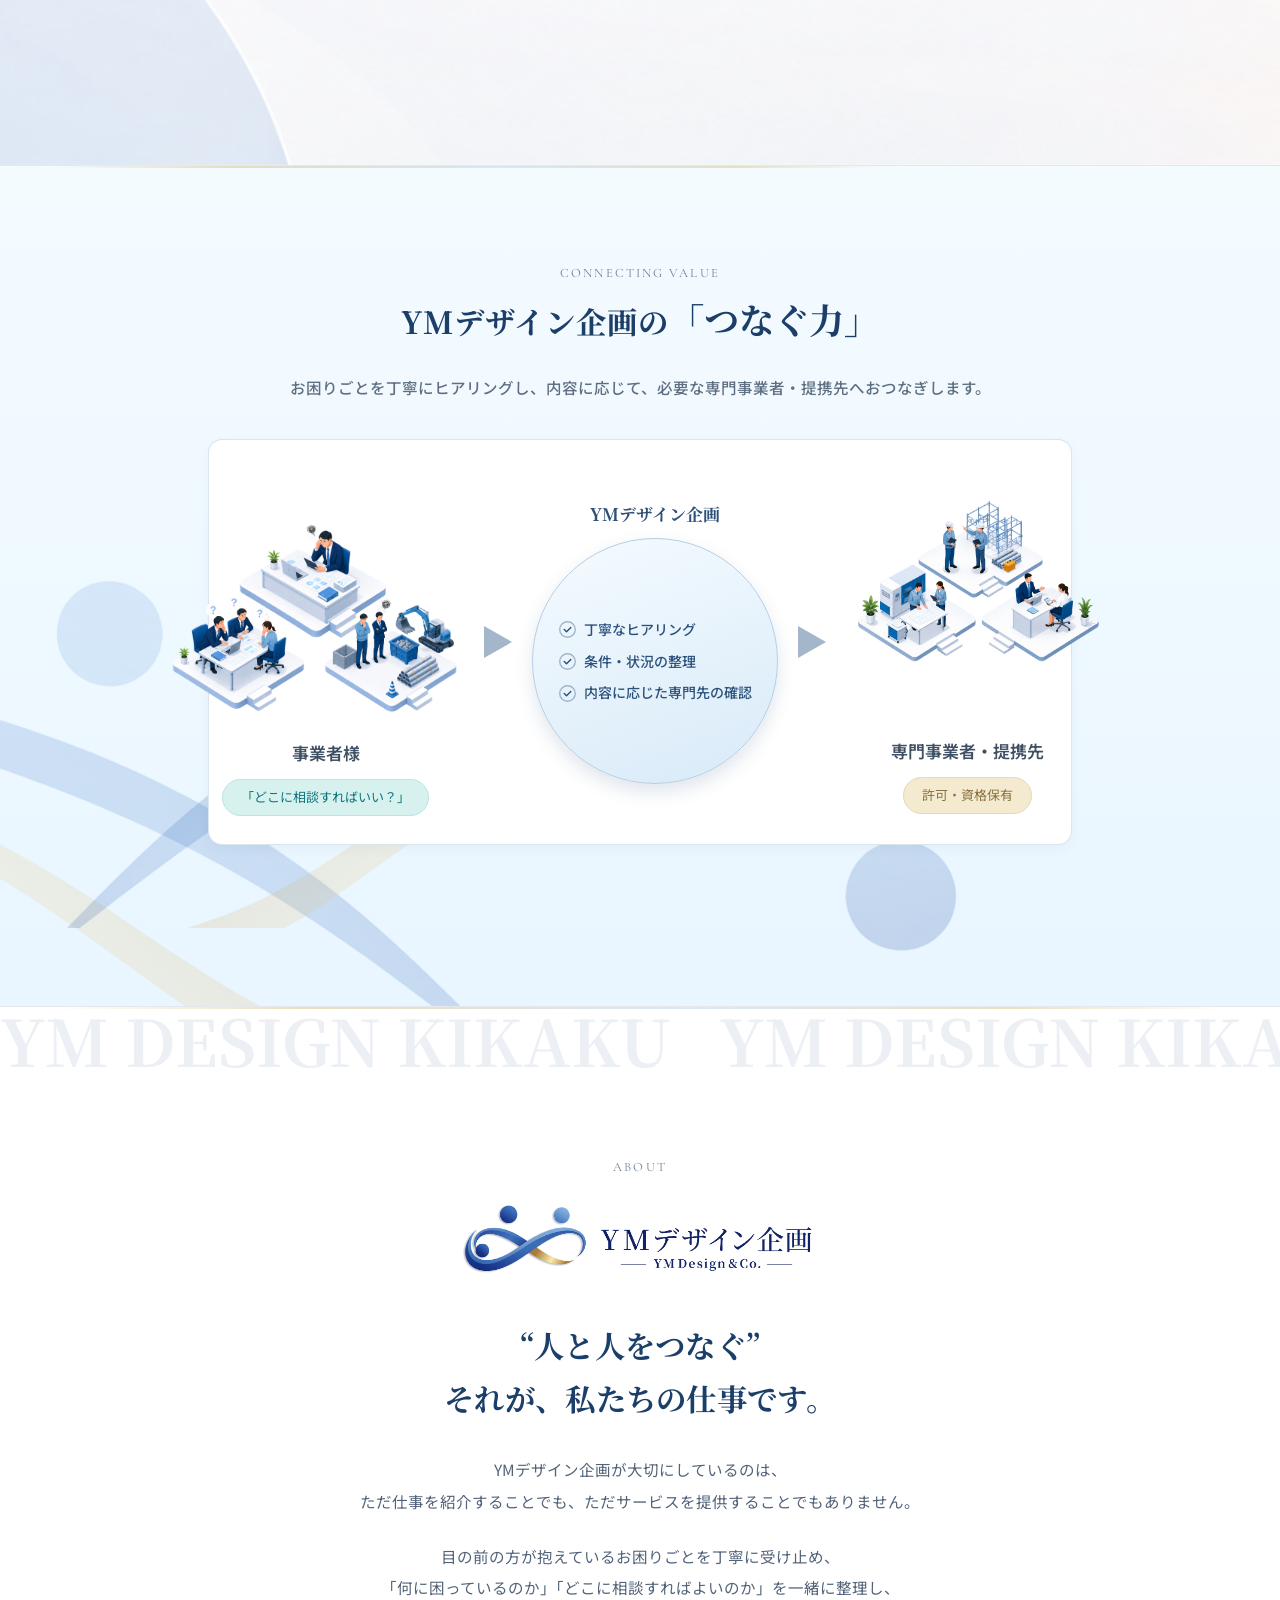
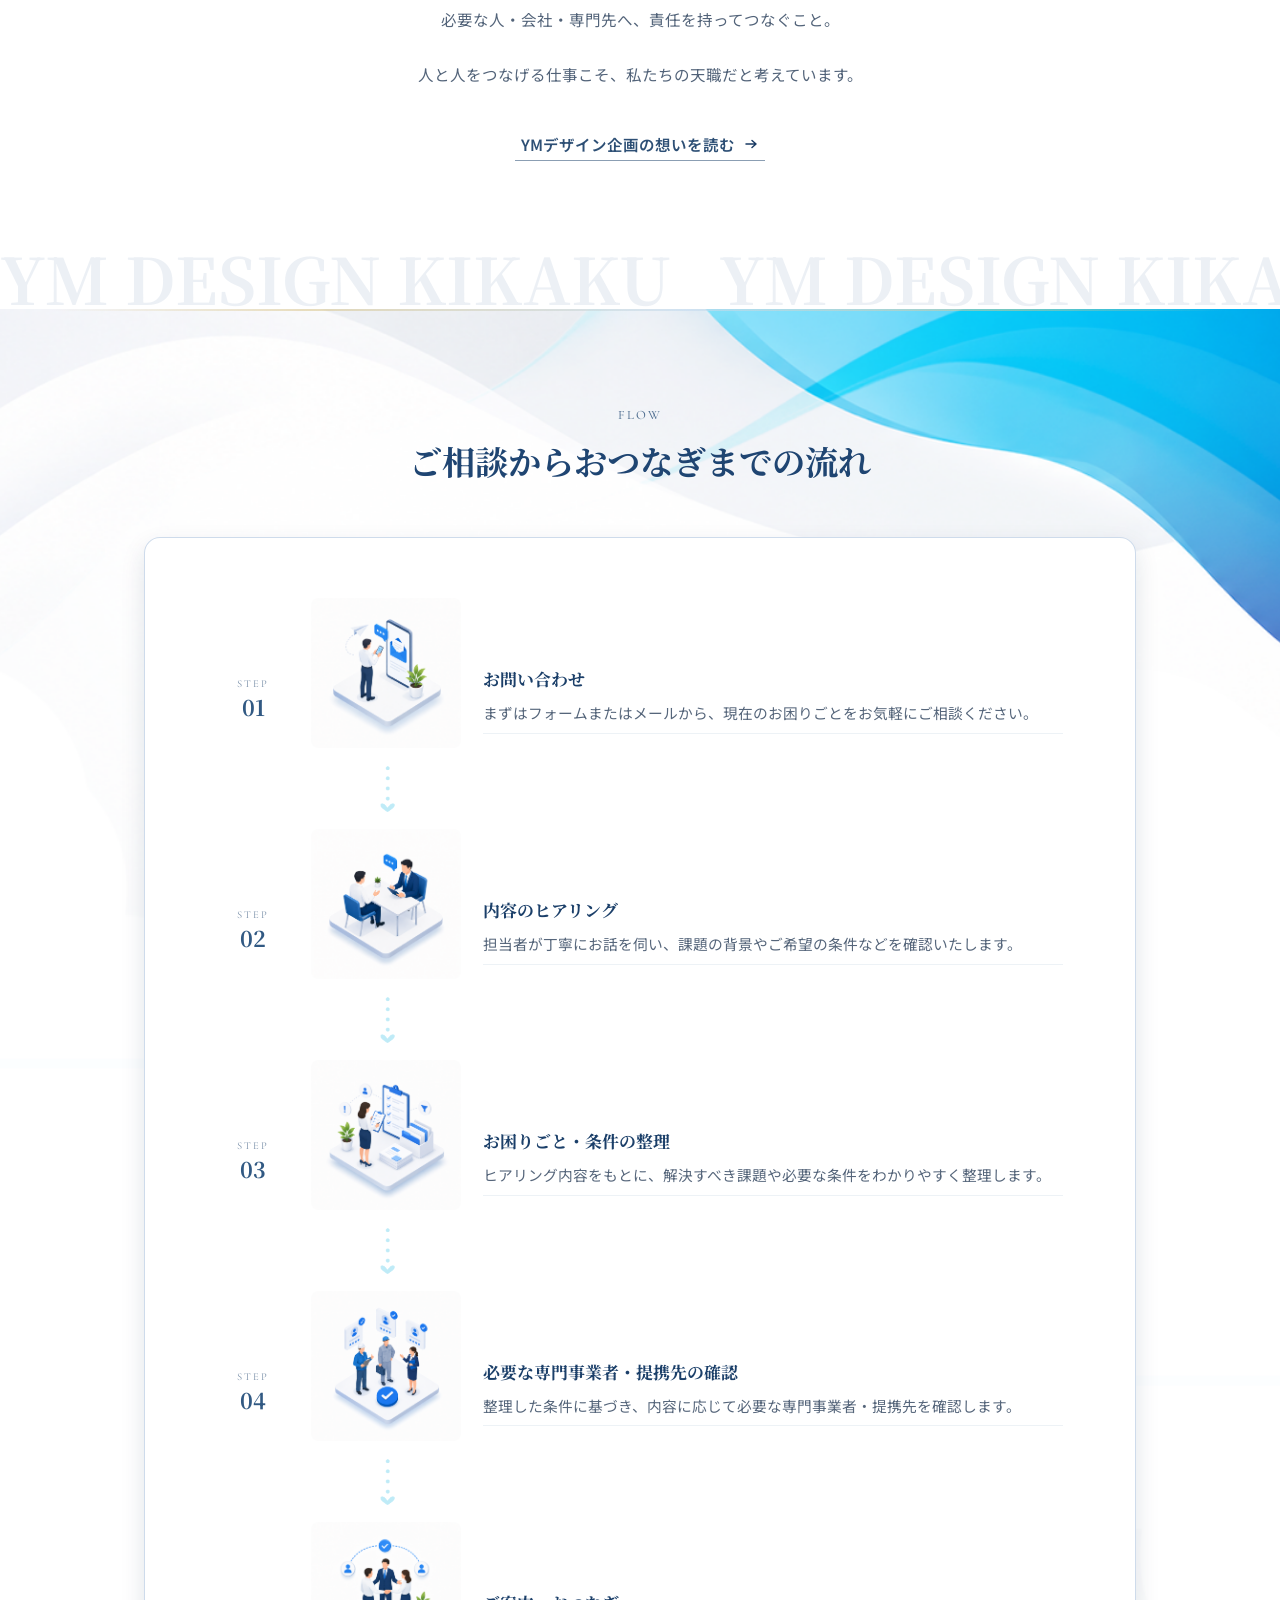
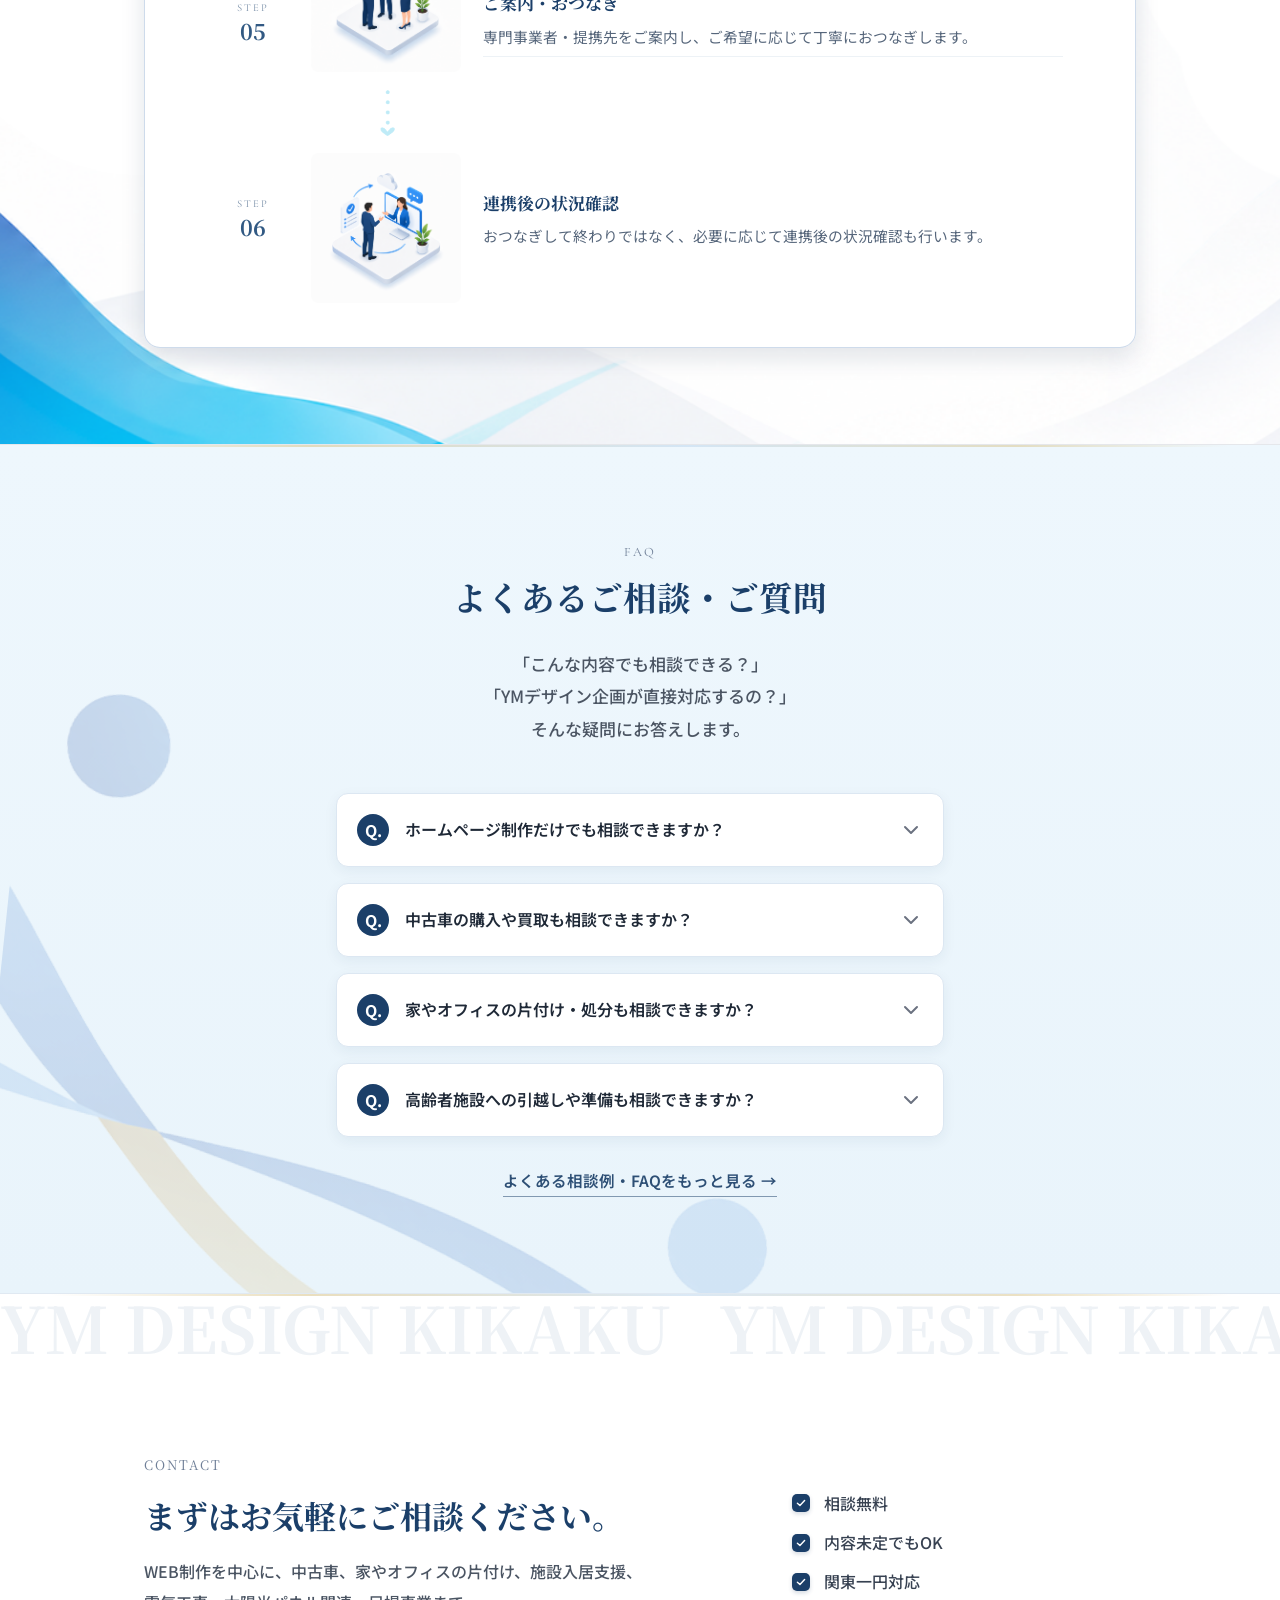
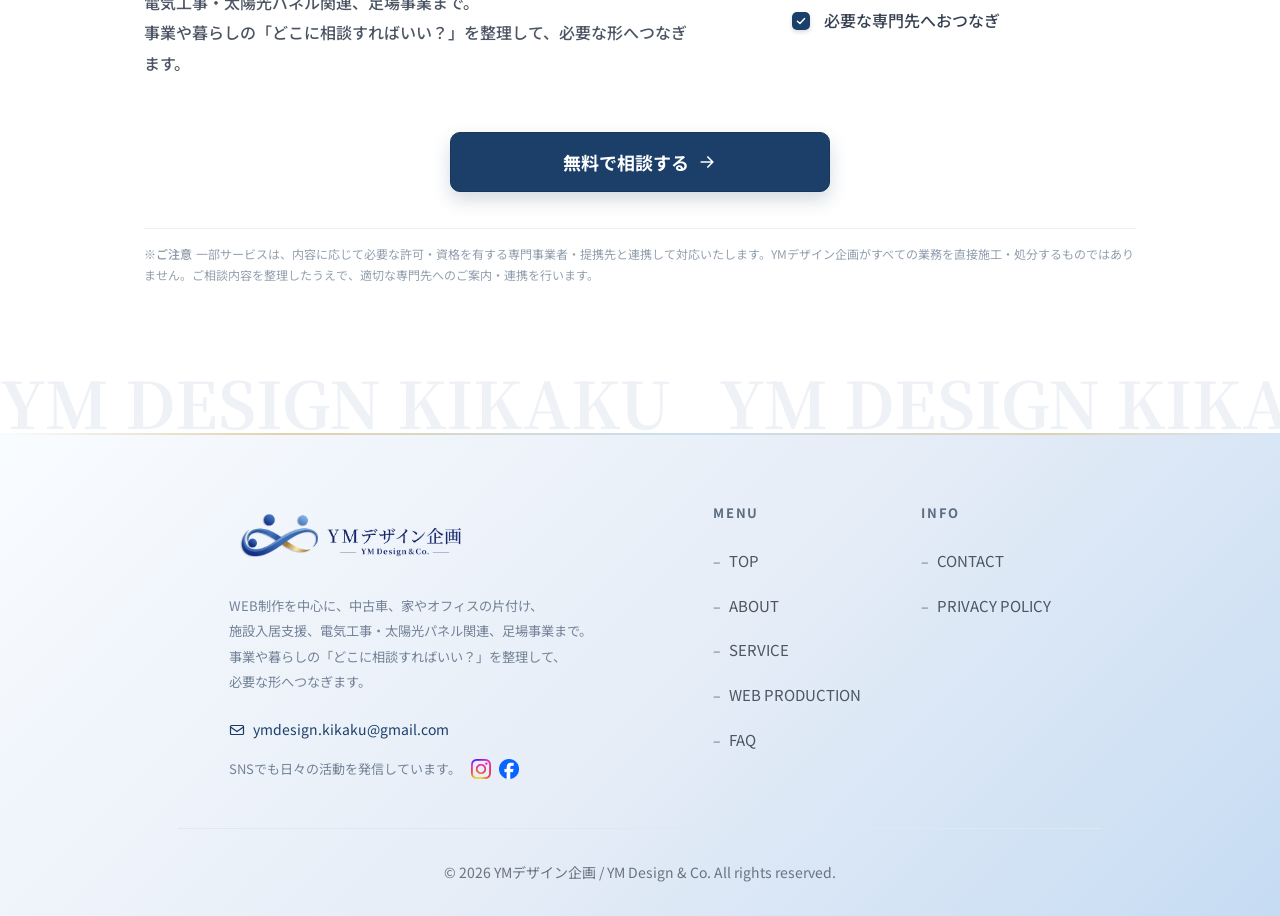
==== commit 051602cd: "Merge pull request #1 from ymdesign-afk/codex/add-business-web-tools WEB制作ページに業務アプリ・Webツール実績を追加" ====
--- a/index.html
+++ b/index.html
@@ -23,6 +23,14 @@
   <meta name="twitter:title" content="YMデザイン企画｜WEB制作を中心に事業のお困りごとを整理してつなぐ">
   <meta name="twitter:description" content="WEB制作を中心に、中古車販売・買取、家やオフィスの片付け・処分、高齢者施設への引越し支援、電気工事・太陽光パネル、足場事業まで。お困りごとを整理して必要な専門先へつなぎます。">
   <meta name="twitter:image" content="https://ymd-kikaku.net/assets/ogp_ymd.png">
+  <!-- Google tag (gtag.js) -->
+  <script async src="https://www.googletagmanager.com/gtag/js?id=G-2BXWTFR6E5"></script>
+  <script>
+    window.dataLayer = window.dataLayer || [];
+    function gtag(){dataLayer.push(arguments);}
+    gtag('js', new Date());
+    gtag('config', 'G-2BXWTFR6E5', { send_page_view: false });
+  </script>
   <script>
     (function () {
       const OPENING_STORAGE_KEY = 'ym_opening_seen_session_v1';
@@ -461,6 +469,26 @@
     .about-link svg { transition:transform .28s ease; }
     .about-link:hover svg { transform:translateX(3px); }
     .about-link:hover { opacity:.7; }
+    .about-staff { padding:80px 24px 88px; background:#fff; border-top:1px solid var(--g300); }
+    .about-staff__inner { max-width:1080px; margin:0 auto; }
+    .about-staff__head { text-align:center; margin-bottom:2.8rem; }
+    .about-staff__label { display:inline-flex; align-items:center; justify-content:center; gap:10px; margin-bottom:.75rem; font-family:'Cormorant Garamond',serif; font-size:.95rem; font-weight:700; letter-spacing:.18em; color:#2f7fc4; text-transform:uppercase; }
+    .about-staff__label::before,
+    .about-staff__label::after { content:''; display:block; width:30px; height:1px; background:#d7c481; }
+    .about-staff__title { font-family:'Noto Serif JP',serif; font-size:1.875rem; line-height:1.5; font-weight:700; color:var(--navy); margin-bottom:.8rem; }
+    .about-staff__lead { font-size:.95rem; line-height:1.9; color:#607188; }
+    .about-staff__grid { display:grid; grid-template-columns:repeat(3, minmax(0, 1fr)); gap:20px; align-items:stretch; }
+    .about-staff__card { display:flex; flex-direction:column; min-width:0; height:100%; overflow:hidden; background:#fff; border:1px solid #dbe7f2; border-radius:8px; box-shadow:0 8px 20px rgba(24,62,103,.07); }
+    .about-staff__photo { position:relative; overflow:hidden; aspect-ratio:3/4; background:#edf3f8; border-bottom:1px solid #e0ebf4; }
+    .about-staff__photo img { width:100%; height:100%; object-fit:cover; display:block; filter:saturate(.98) contrast(1.02); }
+    .about-staff__photo--web img { object-position:center 34%; }
+    .about-staff__photo--direction img { object-position:center 38%; }
+    .about-staff__photo--sns img { object-position:center 50%; }
+    .about-staff__body { display:flex; flex-direction:column; flex:1; min-width:0; padding:22px 22px 24px; text-align:left; }
+    .about-staff__role { display:block; margin-bottom:.45rem; font-size:.8rem; font-weight:700; color:var(--navy); line-height:1.55; }
+    .about-staff__name { margin:0 0 .95rem; font-family:'Noto Serif JP',serif; font-size:1.2rem; line-height:1.5; font-weight:700; color:var(--navy); }
+    .about-staff__comment { margin:0; color:#526379; font-size:.9rem; line-height:1.86; }
+    .about-staff__summary { max-width:820px; margin:34px auto 0; padding:24px 28px; background:#edf6fc; border:1px solid #d5e6f4; border-radius:8px; color:#526379; text-align:center; font-size:.94rem; line-height:1.95; }
 
     /* ===== FLOW ===== */
     .flow { background-image:url('assets/nagare_bg.png'); background-size:cover; background-position:center; background-repeat:no-repeat; padding:96px 144px; }
@@ -1202,6 +1230,8 @@
       .points-flow { flex-direction:column; }
       .points-arrow { transform:rotate(90deg); }
       .points-box { width:100%; max-width:300px; }
+      .about-staff__grid { grid-template-columns:repeat(2, minmax(0, 1fr)); gap:18px; }
+      .about-staff__title { font-size:1.7rem; }
       .flow { padding:60px 40px; }
       .flow-card { padding:34px 30px; }
       .flow-step { grid-template-columns:66px 128px minmax(0,1fr); justify-content:center; column-gap:18px; padding:20px 0 24px; }
@@ -1392,6 +1422,20 @@
       .hamburger { padding:10px; margin-right:4px; }
       .about-watermark { font-size:2.5rem; }
       .about-body .pc-br { display:none; }
+      .about-staff { padding:58px 20px 62px; }
+      .about-staff__head { margin-bottom:2rem; }
+      .about-staff__label { margin-bottom:.7rem; }
+      .about-staff__label::before,
+      .about-staff__label::after { width:24px; }
+      .about-staff__title { font-size:1.5rem; line-height:1.5; margin-bottom:.65rem; }
+      .about-staff__lead { font-size:.88rem; line-height:1.8; }
+      .about-staff__grid { grid-template-columns:repeat(2, minmax(0, 1fr)); gap:18px; }
+      .about-staff__card { width:100%; margin:0; }
+      .about-staff__body { padding:20px 18px 22px; }
+      .about-staff__role { font-size:.76rem; }
+      .about-staff__name { font-size:1.12rem; margin-bottom:.78rem; }
+      .about-staff__comment { font-size:.86rem; line-height:1.78; }
+      .about-staff__summary { margin-top:24px; padding:20px 18px; font-size:.88rem; line-height:1.86; }
       #page-about .about-story {
         padding:56px 20px 70px;
         background:
@@ -1490,6 +1534,10 @@
       .about-logo { height:auto; width:min(84vw, 340px); max-width:100%; object-fit:contain; }
       .about-heading { font-size:1.54rem; line-height:1.52; letter-spacing:.003em; }
       .about-heading .about-heading-line2 { white-space:nowrap; display:inline-block; }
+      .about-staff { padding-left:16px; padding-right:16px; }
+      .about-staff__grid { grid-template-columns:1fr; }
+      .about-staff__card { max-width:360px; margin:0 auto; }
+      .about-staff__comment { font-size:.84rem; }
       .hero-badges { margin-bottom:1.15rem; }
       .hero-sub {
         max-width:calc(100vw - 32px);
@@ -1846,7 +1894,7 @@
     <h2 class="section-heading">対応可能な相談領域</h2>
     <p class="section-sub">WEB制作を中心に<br class="sp-only">事業や暮らしのお困りごとを整理します</p>
     <div class="services-grid">
-      <div class="service-card"><div class="service-card-body"><img src="assets/service_01.png" alt="WEB制作" class="service-photo"><div class="service-info indigo"><div class="service-num">SERVICE 01</div><h3 class="service-title">WEB制作</h3><p class="service-desc">HP・バナー・LP制作、SNSまわりのご相談</p><a href="web-production.html" class="service-link">詳細を見る <svg width="16" height="16" viewBox="0 0 16 16" fill="none"><path d="M3 8h10M9 4.5l4 3.5-4 3.5" stroke="#516476" stroke-width="1.5" stroke-linecap="round" stroke-linejoin="round"/></svg></a></div></div></div>
+      <div class="service-card"><div class="service-card-body"><img src="assets/service_01.png" alt="WEB制作" class="service-photo"><div class="service-info indigo"><div class="service-num">SERVICE 01</div><h3 class="service-title">WEB制作</h3><p class="service-desc">ホームページから業務Webアプリ・見積もりツールまで</p><a href="web-production.html" class="service-link">詳細を見る <svg width="16" height="16" viewBox="0 0 16 16" fill="none"><path d="M3 8h10M9 4.5l4 3.5-4 3.5" stroke="#516476" stroke-width="1.5" stroke-linecap="round" stroke-linejoin="round"/></svg></a></div></div></div>
       <div class="service-card"><div class="service-card-body"><img src="assets/service_02.png" alt="中古車販売・買取" class="service-photo"><div class="service-info coral"><div class="service-num">SERVICE 02</div><h3 class="service-title">中古車販売・買取</h3><p class="service-desc">購入・買い替え・買取のご相談</p><button onclick="navigate('service','service-01')" class="service-link">詳細を見る <svg width="16" height="16" viewBox="0 0 16 16" fill="none"><path d="M3 8h10M9 4.5l4 3.5-4 3.5" stroke="#516476" stroke-width="1.5" stroke-linecap="round" stroke-linejoin="round"/></svg></button></div></div></div>
       <div class="service-card"><div class="service-card-body"><img src="assets/service_03.png" alt="家・オフィスの片付け・処分" class="service-photo"><div class="service-info teal"><div class="service-num">SERVICE 03</div><h3 class="service-title">家・オフィスの片付け・処分</h3><p class="service-desc">家財整理・オフィス家具処分のご相談</p><button onclick="navigate('service','service-02')" class="service-link">詳細を見る <svg width="16" height="16" viewBox="0 0 16 16" fill="none"><path d="M3 8h10M9 4.5l4 3.5-4 3.5" stroke="#516476" stroke-width="1.5" stroke-linecap="round" stroke-linejoin="round"/></svg></button></div></div></div>
       <div class="service-card"><div class="service-card-body"><img src="assets/service_04.png" alt="高齢者施設への引越し支援" class="service-photo"><div class="service-info sky"><div class="service-num">SERVICE 04</div><h3 class="service-title">高齢者施設への引越し支援</h3><p class="service-desc">施設入居に伴う引越し・準備のご相談</p><button onclick="navigate('service','service-03')" class="service-link">詳細を見る <svg width="16" height="16" viewBox="0 0 16 16" fill="none"><path d="M3 8h10M9 4.5l4 3.5-4 3.5" stroke="#516476" stroke-width="1.5" stroke-linecap="round" stroke-linejoin="round"/></svg></button></div></div></div>
@@ -2304,6 +2352,48 @@
       <div class="about-table__row"><span class="about-table__label">e-mail</span><span class="about-table__value">ymdesign.kikaku@gmail.com</span></div>
     </div>
   </div>
+  <section class="about-staff" aria-labelledby="about-page-staff-title">
+    <div class="about-staff__inner">
+      <div class="about-staff__head">
+        <span class="about-staff__label">STAFF</span>
+        <h2 class="about-staff__title" id="about-page-staff-title">スタッフ紹介</h2>
+        <p class="about-staff__lead">それぞれの得意分野を活かし<br class="sp-only">お客様に寄り添いながらサポートします。</p>
+      </div>
+      <div class="about-staff__grid">
+        <article class="about-staff__card">
+          <div class="about-staff__photo about-staff__photo--web">
+            <img src="assets/staff-web-production.png" alt="代表・WEBデザイナー 金沢由紀">
+          </div>
+          <div class="about-staff__body">
+            <span class="about-staff__role">代表・WEBデザイナー</span>
+            <h3 class="about-staff__name">金沢 由紀</h3>
+            <p class="about-staff__comment">WEBサイトは見た目を整えるだけではなく、伝えたい想いがきちんと届くことが大切だと考えています。<br><br>一つひとつ丁寧にお話を伺いながら、見る人にもお客様にも伝わるホームページを一緒につくります。</p>
+          </div>
+        </article>
+        <article class="about-staff__card">
+          <div class="about-staff__photo about-staff__photo--direction">
+            <img src="assets/staff-direction.png" alt="ディレクター・コンサルタント 熊谷崇士">
+          </div>
+          <div class="about-staff__body">
+            <span class="about-staff__role">ディレクター・コンサルタント</span>
+            <h3 class="about-staff__name">熊谷 崇士</h3>
+            <p class="about-staff__comment">お困りごとを整理し、必要な人やサービスにつなぐことが私の役目です。<br><br>誰に相談したらいいかわからない、そんな時こそ気軽に声をかけてください。<br><br>一緒に最適な方法を考えます。</p>
+          </div>
+        </article>
+        <article class="about-staff__card">
+          <div class="about-staff__photo about-staff__photo--sns">
+            <img src="assets/staff-sns.png" alt="広報・SNS担当 宍戸亜実">
+          </div>
+          <div class="about-staff__body">
+            <span class="about-staff__role">広報・SNS担当</span>
+            <h3 class="about-staff__name">宍戸 亜実</h3>
+            <p class="about-staff__comment">SNSを通して、会社の想いや日々の活動を発信しています。<br><br>少しでも身近に感じていただけるよう、リアルな雰囲気が伝わる発信を心がけています。</p>
+          </div>
+        </article>
+      </div>
+      <p class="about-staff__summary">それぞれ得意分野は違いますが<br class="sp-only">共通しているのは「お客様に寄り添うこと」。<br>YMデザイン企画は<br class="sp-only">一人ではなくチームでお客様をサポートします。</p>
+    </div>
+  </section>
 </div><!-- /page-about -->
 
 <!-- ================= FAQページ ================= -->
@@ -2579,6 +2669,24 @@
   const CONTACT_DRAFT_KEY = 'ymdk_contact_draft_v1';
   const contactForm = document.querySelector('#page-contact form');
   const contactSuccessMessage = document.getElementById('contact-success-message');
+  let lastTrackedPagePath = null;
+
+  function trackEvent(eventName, params = {}) {
+    if (typeof gtag !== 'function') return;
+    gtag('event', eventName, params);
+  }
+
+  function trackPageView(pageId, hashId = null) {
+    const meta = PAGE_META[pageId];
+    const pagePath = getUrlForPage(pageId, hashId);
+    if (pagePath === lastTrackedPagePath) return;
+    lastTrackedPagePath = pagePath;
+    trackEvent('page_view', {
+      page_title: meta ? meta.title : document.title,
+      page_location: `${window.location.origin}${pagePath}`,
+      page_path: pagePath
+    });
+  }
 
   function setContactSubmitting(isSubmitting) {
     if (!contactForm) return;
@@ -2705,6 +2813,12 @@
           contactSuccessMessage.classList.add('is-visible');
           scrollToContactFeedback(contactSuccessMessage);
         }
+        trackEvent('generate_lead', {
+          form_name: 'contact_form',
+          event_category: 'contact',
+          method: formData.get('method') || '',
+          category: formData.get('category') || ''
+        });
         sessionStorage.removeItem(CONTACT_DRAFT_KEY);
       } catch (_err) {
         if (errorEl) {
@@ -2772,6 +2886,8 @@
       restoreContactDraft();
     }
 
+    trackPageView(pageId, hashId);
+
     if (hashId) {
       setTimeout(() => {
         const el = document.getElementById(hashId);
@@ -2834,6 +2950,26 @@
     const isOpen = item.classList.contains('open');
     document.querySelectorAll('.faq-accord__item.open').forEach(el => el.classList.remove('open'));
     if (!isOpen) item.classList.add('open');
+  });
+
+  document.addEventListener('click', e => {
+    const target = e.target.closest('a, button');
+    if (!target) return;
+    const label = (target.innerText || target.getAttribute('aria-label') || '').trim().replace(/\s+/g, ' ').slice(0, 80);
+    const href = target.getAttribute('href') || '';
+    if (href && (/^mailto:/i.test(href) || /^https?:\/\//i.test(href))) {
+      trackEvent('click_external_link', {
+        link_url: href,
+        link_text: label
+      });
+      return;
+    }
+    if (target.matches('.header-cta, .btn-primary, .btn-cta, .contact-form__submit')) {
+      trackEvent('click_cta', {
+        cta_text: label,
+        page_path: window.location.pathname + window.location.hash
+      });
+    }
   });
 
   /* ===== Scroll fade-in (TOP page only) ===== */
